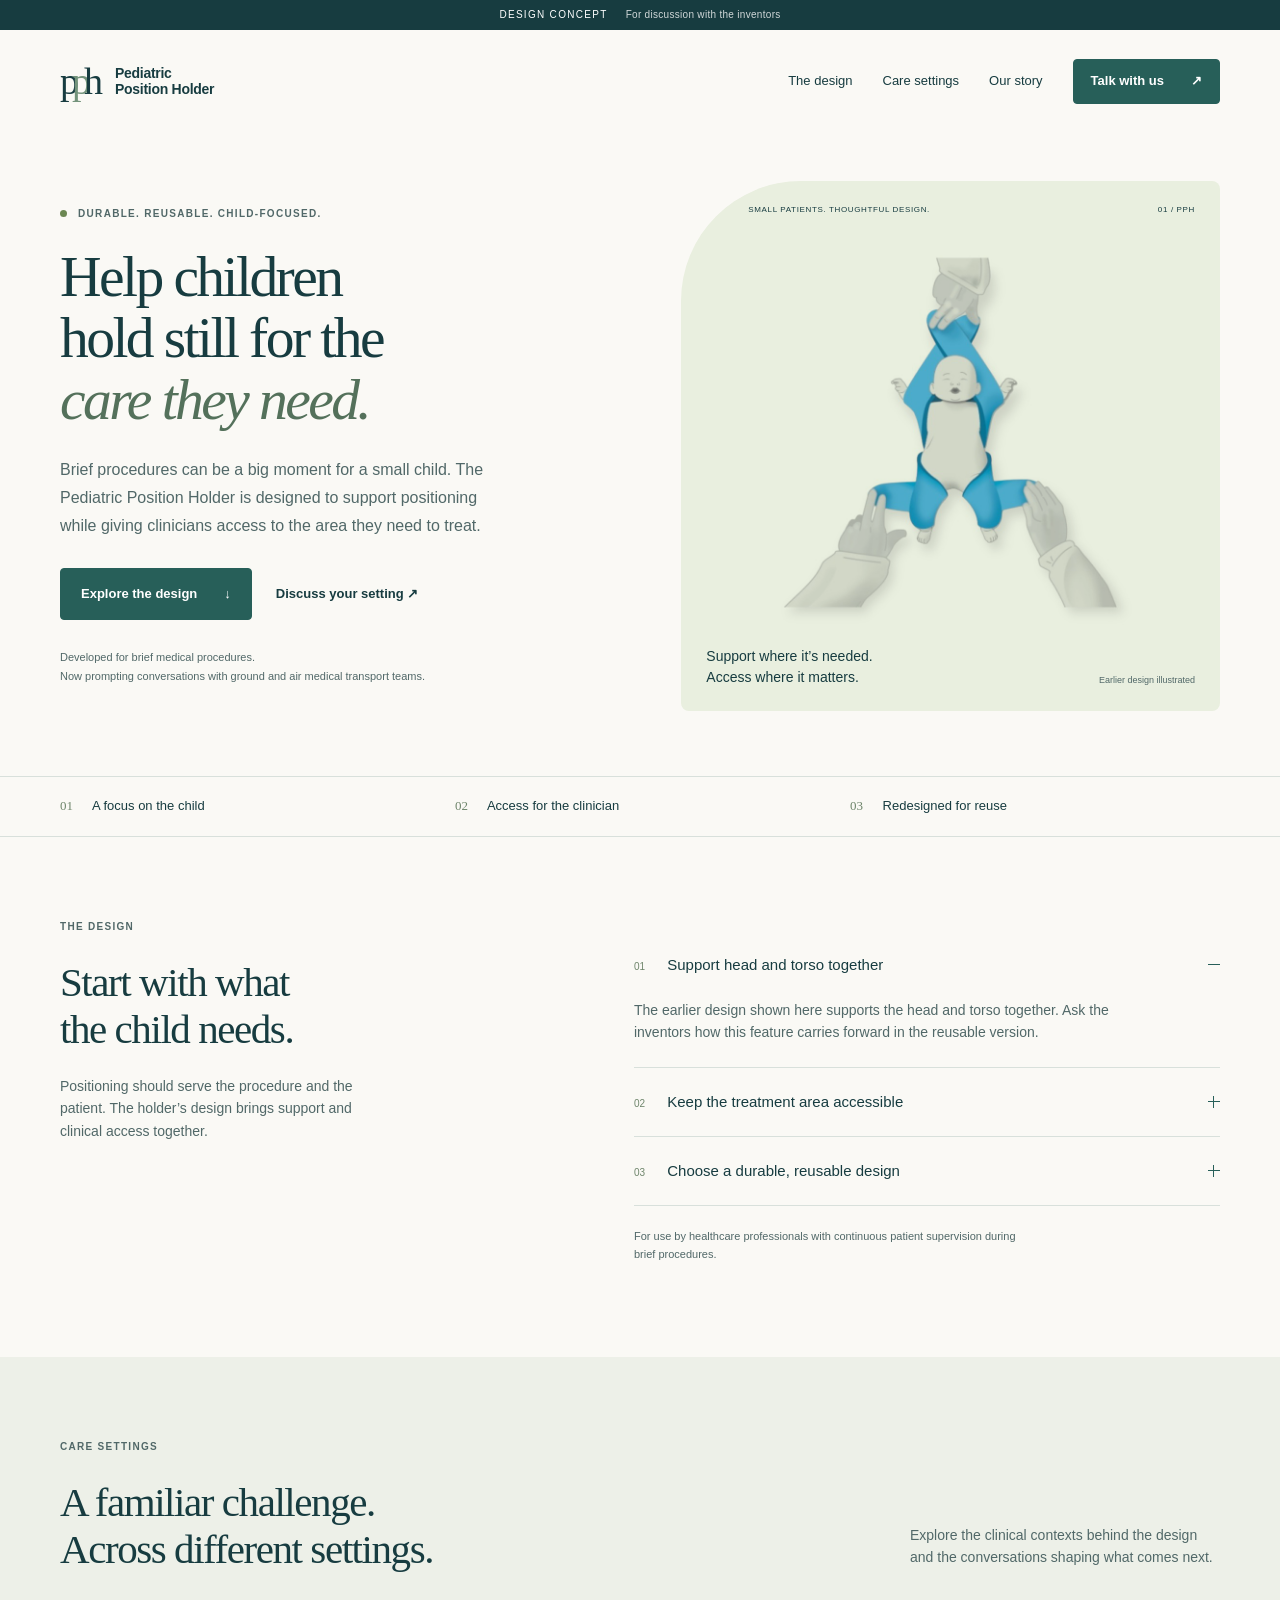
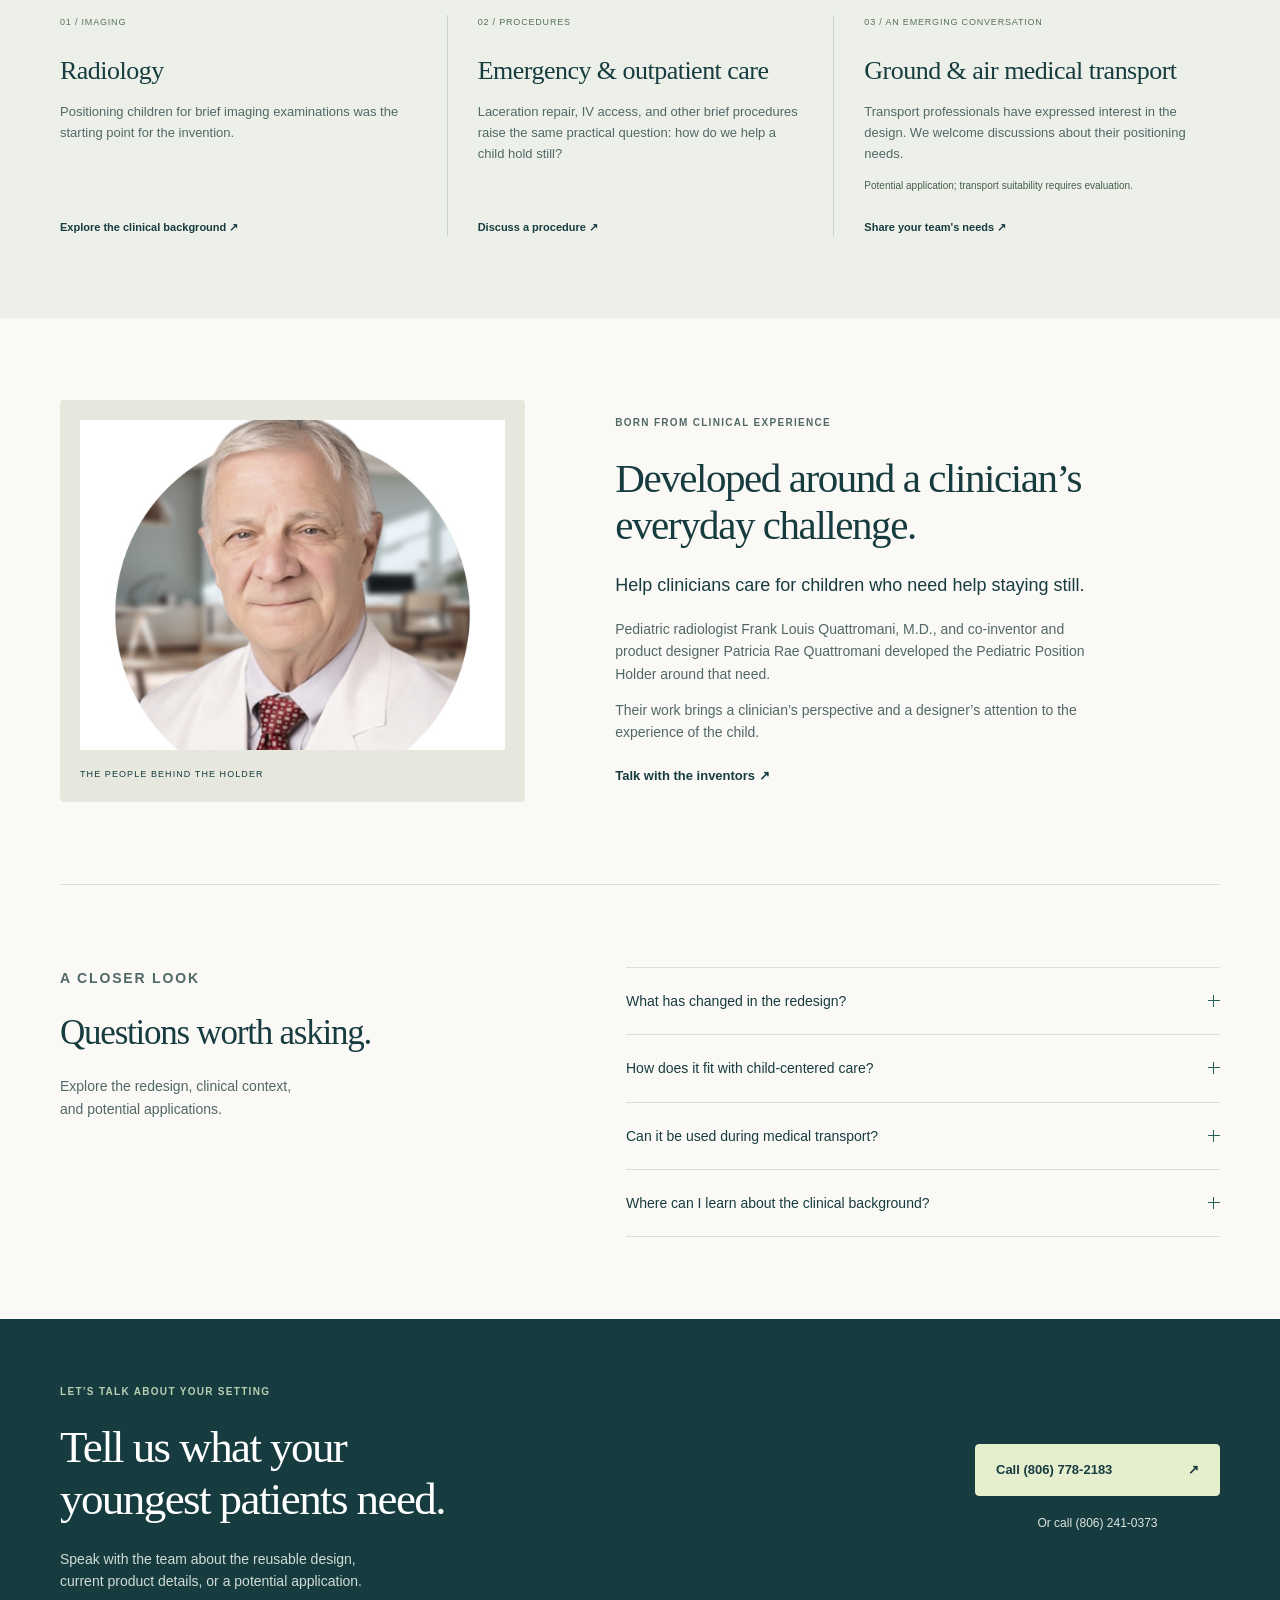
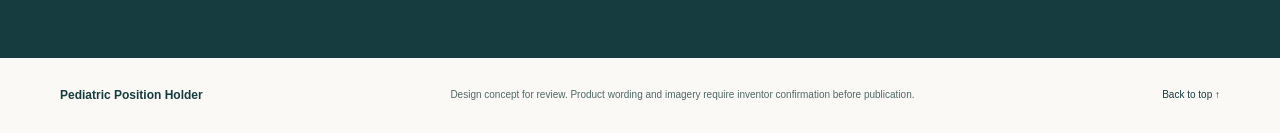
==== index.html @ e5fa1c3f "Add Pediatric Position Holder review concept" ====
<!doctype html>
<html lang="en">
<head>
<meta charset="utf-8">
<meta name="viewport" content="width=device-width,initial-scale=1">
<meta name="description" content="Explore the Pediatric Position Holder, a durable, reusable approach to positioning children during brief medical procedures.">
<meta name="robots" content="noindex,nofollow">
<title>Pediatric Position Holder | Design concept</title>
<link rel="stylesheet" href="styles.css">
</head>
<body>
<div class="concept-note">DESIGN CONCEPT <span>For discussion with the inventors</span></div>
<a class="skip" href="#main">Skip to content</a>
<header class="site-header wrap">
<a class="brand" href="#" aria-label="Pediatric Position Holder home"><span class="brand-mark" aria-hidden="true">p<span>p</span>h</span><span>Pediatric<br>Position Holder</span></a>
<nav aria-label="Main navigation"><a href="#design">The design</a><a href="#settings">Care settings</a><a href="#story">Our story</a><a class="button small" href="#contact">Talk with us <span aria-hidden="true">↗</span></a></nav>
</header>
<main id="main">
<section class="hero wrap" aria-labelledby="hero-title">
<div class="hero-copy"><p class="eyebrow"><span class="dot"></span> DURABLE. REUSABLE. CHILD-FOCUSED.</p>
<h1 id="hero-title">Help children<br>hold still for the<br><em>care they need.</em></h1>
<p class="intro">Brief procedures can be a big moment for a small child. The Pediatric Position Holder is designed to support positioning while giving clinicians access to the area they need to treat.</p>
<div class="actions"><a class="button" href="#design">Explore the design <span aria-hidden="true">↓</span></a><a class="text-link" href="#contact">Discuss your setting <span aria-hidden="true">↗</span></a></div>
<p class="hero-context">Developed for brief medical procedures.<br>Now prompting conversations with ground and air medical transport teams.</p></div>
<figure class="hero-figure"><div class="figure-top"><span>SMALL PATIENTS. THOUGHTFUL DESIGN.</span><span aria-hidden="true">01 / PPH</span></div><img src="assets/positioning.jpeg" alt="Earlier design illustration showing a child positioned in the holder, with the chest and abdomen visible." width="800" height="800"><figcaption><span>Support where it’s needed.<br><strong>Access where it matters.</strong></span><span class="image-note">Earlier design illustrated</span></figcaption></figure>
</section>
<div class="principles"><div class="wrap principle-grid"><p><span>01</span> A focus on the child</p><p><span>02</span> Access for the clinician</p><p><span>03</span> Redesigned for reuse</p></div></div>
<section id="design" class="section wrap design-section">
<div class="section-heading"><p class="eyebrow">THE DESIGN</p><h2>Start with what<br>the child needs.</h2><p>Positioning should serve the procedure and the patient. The holder’s design brings support and clinical access together.</p></div>
<div class="design-details">
<details open><summary><span><span class="number">01</span> Support head and torso together</span><span class="toggle" aria-hidden="true"></span></summary><p>The earlier design shown here supports the head and torso together. Ask the inventors how this feature carries forward in the reusable version.</p></details>
<details><summary><span><span class="number">02</span> Keep the treatment area accessible</span><span class="toggle" aria-hidden="true"></span></summary><p>The earlier design illustrates selective positioning of the arms and legs while leaving the chest and abdomen visible. Ask the team how the current design accommodates your procedure.</p></details>
<details><summary><span><span class="number">03</span> Choose a durable, reusable design</span><span class="toggle" aria-hidden="true"></span></summary><p>The redesign is durable and reusable. Contact the inventors for current product details and the cleaning and reuse instructions that apply to this version.</p></details>
<p class="clinical-note">For use by healthcare professionals with continuous patient supervision during brief procedures.</p></div>
</section>
<section id="settings" class="settings section"><div class="wrap"><div class="settings-heading"><div><p class="eyebrow">CARE SETTINGS</p><h2>A familiar challenge.<br>Across different settings.</h2></div><p>Explore the clinical contexts behind the design and the conversations shaping what comes next.</p></div>
<div class="settings-grid"><article><span class="setting-index">01 / IMAGING</span><h3>Radiology</h3><p>Positioning children for brief imaging examinations was the starting point for the invention.</p><a href="#questions">Explore the clinical background <span aria-hidden="true">↗</span></a></article><article><span class="setting-index">02 / PROCEDURES</span><h3>Emergency &amp; outpatient care</h3><p>Laceration repair, IV access, and other brief procedures raise the same practical question: how do we help a child hold still?</p><a href="#contact">Discuss a procedure <span aria-hidden="true">↗</span></a></article><article class="transport"><span class="setting-index">03 / AN EMERGING CONVERSATION</span><h3>Ground &amp; air medical transport</h3><p>Transport professionals have expressed interest in the design. We welcome discussions about their positioning needs.</p><p class="transport-note">Potential application; transport suitability requires evaluation.</p><a href="#contact">Share your team's needs <span aria-hidden="true">↗</span></a></article></div>
</div></section>
<section id="story" class="section wrap story"><div class="portrait"><img src="assets/frank.jpg" alt="Frank Louis Quattromani, M.D., pediatric radiologist and co-inventor." width="600" height="600" loading="lazy"><span>THE PEOPLE BEHIND THE HOLDER</span></div><div><p class="eyebrow">BORN FROM CLINICAL EXPERIENCE</p><h2>Developed around a clinician’s<br>everyday challenge.</h2><p class="story-lead">Help clinicians care for children who need help staying still.</p><p>Pediatric radiologist Frank Louis Quattromani, M.D., and co-inventor and product designer Patricia Rae Quattromani developed the Pediatric Position Holder around that need.</p><p>Their work brings a clinician’s perspective and a designer’s attention to the experience of the child.</p><a class="text-link" href="#contact">Talk with the inventors <span aria-hidden="true">↗</span></a></div></section>
<section id="questions" class="section wrap questions"><div><p class="eyebrow">A CLOSER LOOK</p><h2>Questions worth asking.</h2><p>Explore the redesign, clinical context,<br>and potential applications.</p></div><div>
<details><summary><span>What has changed in the redesign?</span><span class="toggle" aria-hidden="true"></span></summary><p>The current redesign is durable and reusable. The illustration on this concept page shows an earlier design; ask the inventors for current images, specifications, and availability.</p></details>
<details><summary><span>How does it fit with child-centered care?</span><span class="toggle" aria-hidden="true"></span></summary><p>The holder is designed to support positioning. It does not replace a clinician’s assessment, communication with the child and family, or appropriate comfort and coping measures.</p></details>
<details><summary><span>Can it be used during medical transport?</span><span class="toggle" aria-hidden="true"></span></summary><p>Ambulance and helicopter medical transport professionals have expressed interest. That interest is a starting point for evaluation, rather than confirmation of suitability for use in transit.</p></details>
<details><summary><span>Where can I learn about the clinical background?</span><span class="toggle" aria-hidden="true"></span></summary><p>The invention grew out of pediatric radiology practice. Contact the team to discuss the development history, supporting material, and current intended use.</p></details>
</div></section>
<section id="contact" class="contact"><div class="wrap contact-inner"><div><p class="eyebrow">LET’S TALK ABOUT YOUR SETTING</p><h2>Tell us what your<br>youngest patients need.</h2><p>Speak with the team about the reusable design,<br>current product details, or a potential application.</p></div><div class="contact-actions"><a class="button light" href="tel:+18067782183">Call (806) 778-2183 <span aria-hidden="true">↗</span></a><a class="alternate-phone" href="tel:+18062410373">Or call (806) 241-0373</a></div></div></section>
</main>
<footer class="wrap"><span>Pediatric Position Holder</span><p>Design concept for review. Product wording and imagery require inventor confirmation before publication.</p><a href="#">Back to top ↑</a></footer>
</body>
</html>
---- styles.css ----
:root{--ink:#173c40;--muted:#516868;--paper:#faf9f5;--line:#d8e0db;--mint:#e9efdf;--teal:#275f59;--white:#fff;--accent:#b7ce86;--sans:Arial,Helvetica,sans-serif;--serif:Georgia,'Times New Roman',serif}
*{box-sizing:border-box}html{scroll-behavior:smooth;scroll-padding-top:24px}body{margin:0;background:var(--paper);color:var(--ink);font-family:var(--sans);font-size:16px;line-height:1.6}a{color:inherit}a,summary{-webkit-tap-highlight-color:transparent}a:focus-visible,summary:focus-visible{outline:3px solid #a44e1f;outline-offset:6px}img{max-width:100%;display:block}.wrap{width:min(1160px,calc(100% - 96px));margin-inline:auto}.concept-note{display:flex;justify-content:center;gap:18px;padding:7px 20px;background:var(--ink);color:#fff;font-size:10px;letter-spacing:.13em}.concept-note span{opacity:.8;letter-spacing:.03em}.skip{position:fixed;top:-100px;left:20px;z-index:20;background:#fff;padding:12px}.skip:focus{top:10px}.site-header{display:flex;align-items:center;justify-content:space-between;padding-block:29px}.brand{display:flex;gap:13px;align-items:center;text-decoration:none;font-size:14px;font-weight:700;line-height:1.15;letter-spacing:-.02em}.brand-mark{font-family:var(--serif);font-size:38px;letter-spacing:-7px;line-height:1;padding-right:6px;font-weight:400}.brand-mark span{color:#73937b}nav{display:flex;gap:30px;align-items:center}nav>a{text-decoration:none;font-size:13px}nav>a:hover,.text-link:hover{text-decoration:underline}.button{display:inline-flex;gap:27px;align-items:center;justify-content:space-between;background:var(--teal);color:#fff;border:1px solid var(--teal);padding:15px 20px;text-decoration:none;font-size:13px;font-weight:600;border-radius:4px}.button:hover{background:var(--ink)}.button.small{padding:11px 17px}.hero{display:grid;grid-template-columns:1.07fr 1fr;gap:45px;align-items:center;padding-block:48px 65px}.eyebrow{font-size:10px;font-weight:700;letter-spacing:.13em;margin:0 0 24px}.dot{display:inline-block;width:7px;height:7px;background:#6b8751;border-radius:50%;margin-right:7px}h1,h2,h3,p{margin-top:0}h1,h2,h3{font-weight:400}h1{font-family:var(--serif);font-size:clamp(42px,4.5vw,63px);line-height:1.07;letter-spacing:-.045em;margin-bottom:25px}h1 em{color:#54715b;font-weight:400}p{color:var(--muted)}.intro{font-size:16px;line-height:1.75;max-width:440px;margin-bottom:28px}.actions{display:flex;align-items:center;gap:24px}.text-link{font-size:13px;font-weight:600;text-decoration:none}.hero-context{font-size:11px;line-height:1.7;margin:28px 0 0;max-width:410px}.hero-figure{margin:0;padding:23px 25px;background:var(--mint);border-radius:120px 8px 8px 8px;overflow:hidden;min-height:530px;display:flex;flex-direction:column;justify-content:space-between}.figure-top{display:flex;justify-content:space-between;font-size:8px;letter-spacing:.08em;padding-left:42px;gap:16px}.hero-figure img{width:100%;height:385px;object-fit:contain;mix-blend-mode:multiply;margin-top:18px}.hero-figure figcaption{display:flex;justify-content:space-between;align-items:end;padding-top:16px;font-size:14px;line-height:1.5}.hero-figure strong{font-weight:500}.image-note{font-size:9px;max-width:110px;text-align:right;color:var(--muted)}.principles{border-block:1px solid var(--line)}.principle-grid{display:grid;grid-template-columns:repeat(3,1fr);gap:25px}.principle-grid p{padding-block:19px;margin:0;color:var(--ink);font-size:13px}.principle-grid span{font-family:var(--serif);color:#6f866c;margin-right:16px}.section{padding-block:82px}h2{font-family:var(--serif);font-size:41px;line-height:1.15;letter-spacing:-.035em;margin-bottom:22px}.design-section{display:grid;grid-template-columns:.95fr 1.2fr;gap:110px}.section-heading p:last-child{max-width:335px;font-size:14px}.design-details{padding-top:12px}details{border-bottom:1px solid var(--line)}summary{display:flex;align-items:center;justify-content:space-between;gap:22px;padding:22px 0;cursor:pointer;font-size:15px;list-style:none}summary::-webkit-details-marker{display:none}details p{font-size:14px;max-width:490px;margin-bottom:24px}details .number{font-size:10px;margin-right:18px;color:#6f866c}.toggle{height:12px;width:12px;position:relative;flex-shrink:0}.toggle:before,.toggle:after{content:'';background:var(--teal);position:absolute}.toggle:before{height:1px;width:12px;top:5px}.toggle:after{width:1px;height:12px;left:5px}details[open] .toggle:after{display:none}.clinical-note{font-size:11px;margin-top:22px;max-width:390px}.settings{background:#edf0e8}.settings-heading{display:flex;justify-content:space-between;gap:50px;align-items:end;margin-bottom:42px}.settings-heading h2{margin-bottom:0}.settings-heading>p{font-size:14px;max-width:310px;margin-bottom:4px}.settings-grid{display:grid;grid-template-columns:repeat(3,1fr);gap:0}.settings-grid article{padding:0 30px;border-left:1px solid #cbd6cb;display:flex;flex-direction:column}.settings-grid article:first-child{padding-left:0;border-left:0}.settings-grid article:last-child{padding-right:0}.setting-index{font-size:9px;letter-spacing:.09em;margin-bottom:26px;color:#55705d}h3{font-family:var(--serif);font-size:26px;line-height:1.2;letter-spacing:-.02em;margin-bottom:16px}.settings-grid p{font-size:13px}.settings-grid a{font-size:11px;text-decoration:none;font-weight:600;margin-top:auto;padding-top:15px}.settings-grid a:hover{text-decoration:underline}.settings-grid p.transport-note{font-size:10px;color:#455d4e}.story{display:grid;grid-template-columns:1fr 1.3fr;gap:90px;align-items:center}.portrait{background:#e6e8dd;padding:20px;border-radius:4px}.portrait img{width:100%;height:330px;object-fit:cover;object-position:center 20%;filter:saturate(.6)}.portrait span{display:block;font-size:9px;letter-spacing:.12em;padding-top:17px}.story p{font-size:14px;max-width:490px}.story p.story-lead{font-size:18px;color:var(--ink)}.story .eyebrow{font-size:10px}.story .text-link{display:inline-block;margin-top:8px}.questions{display:grid;grid-template-columns:.9fr 1.1fr;gap:80px;border-top:1px solid var(--line)}.questions h2{font-size:35px}.questions>div>p{font-size:14px}.questions summary{font-size:14px}.questions details:first-child{border-top:1px solid var(--line)}.contact{background:var(--ink);color:#fff;padding-block:65px}.contact-inner{display:flex;align-items:center;justify-content:space-between;gap:50px}.contact .eyebrow{color:#b9cfb2}.contact h2{font-size:45px}.contact p{color:#d1dcd6;font-size:14px;margin-bottom:0}.contact .eyebrow{margin-bottom:22px;font-size:10px}.contact-actions{display:flex;flex-direction:column;align-items:center;gap:18px}.button.light{background:#e5efce;border-color:#e5efce;color:var(--ink);min-width:245px}.button.light:hover{background:#fff}.alternate-phone{color:#dce5df;font-size:12px;text-decoration:none}footer{display:flex;align-items:center;justify-content:space-between;gap:30px;padding-block:28px;font-size:10px}footer>span{font-weight:600;font-size:12px}footer p{max-width:480px;margin:0}footer a{white-space:nowrap;text-decoration:none}
@media(min-width:1450px){.hero{padding-block:65px 80px}}@media(max-width:1000px){.wrap{width:calc(100% - 56px)}.hero{gap:25px}h1{font-size:49px}.hero-figure{min-height:490px;padding:23px 18px}.figure-top{padding-left:35px}.hero-figure img{height:330px}.actions{gap:15px;flex-wrap:wrap}.design-section{gap:50px}.story{gap:45px}nav{gap:20px}}
@media(max-width:700px){.wrap{width:calc(100% - 40px)}.site-header{padding-block:22px;gap:20px}nav{gap:0}nav>a:not(.button){display:none}.brand{font-size:12px}.brand-mark{font-size:32px}.button.small{font-size:11px;padding:10px 12px}.hero{grid-template-columns:1fr;padding-block:25px 35px;gap:32px}h1{font-size:clamp(40px,9.8vw,60px)}.intro{font-size:15px;max-width:100%}.hero-context{font-size:11px}.eyebrow{font-size:9px}.hero-figure{min-height:440px;border-top-left-radius:90px}.hero-figure img{height:320px}.figure-top{font-size:7px}.principle-grid{grid-template-columns:1fr;gap:0}.principle-grid p{padding-block:13px;border-bottom:1px solid var(--line)}.principle-grid p:last-child{border:0}.section{padding-block:48px}h2{font-size:35px}.design-section,.story,.questions{grid-template-columns:1fr;gap:22px}.section-heading p:last-child{max-width:none}.settings-heading{display:block;margin-bottom:30px}.settings-heading>p{margin-top:22px;max-width:100%}.settings-grid{grid-template-columns:1fr;gap:26px}.settings-grid article,.settings-grid article:first-child,.settings-grid article:last-child{padding:0 0 26px;border:0;border-bottom:1px solid #cbd6cb}.settings-grid article:last-child{padding-bottom:0;border-bottom:0}.setting-index{margin-bottom:12px}.settings-grid a{margin-top:0}.portrait{max-width:400px}.portrait img{height:300px}.story{gap:32px}.contact-inner{display:block}.contact h2{font-size:38px}.contact-actions{align-items:start;margin-top:28px}.contact{padding-block:45px}footer{flex-wrap:wrap;gap:18px}footer p{order:3;flex-basis:100%}footer a{margin-left:auto}summary{font-size:14px}details .number{margin-right:10px}}
@media(prefers-reduced-motion:reduce){html{scroll-behavior:auto}}
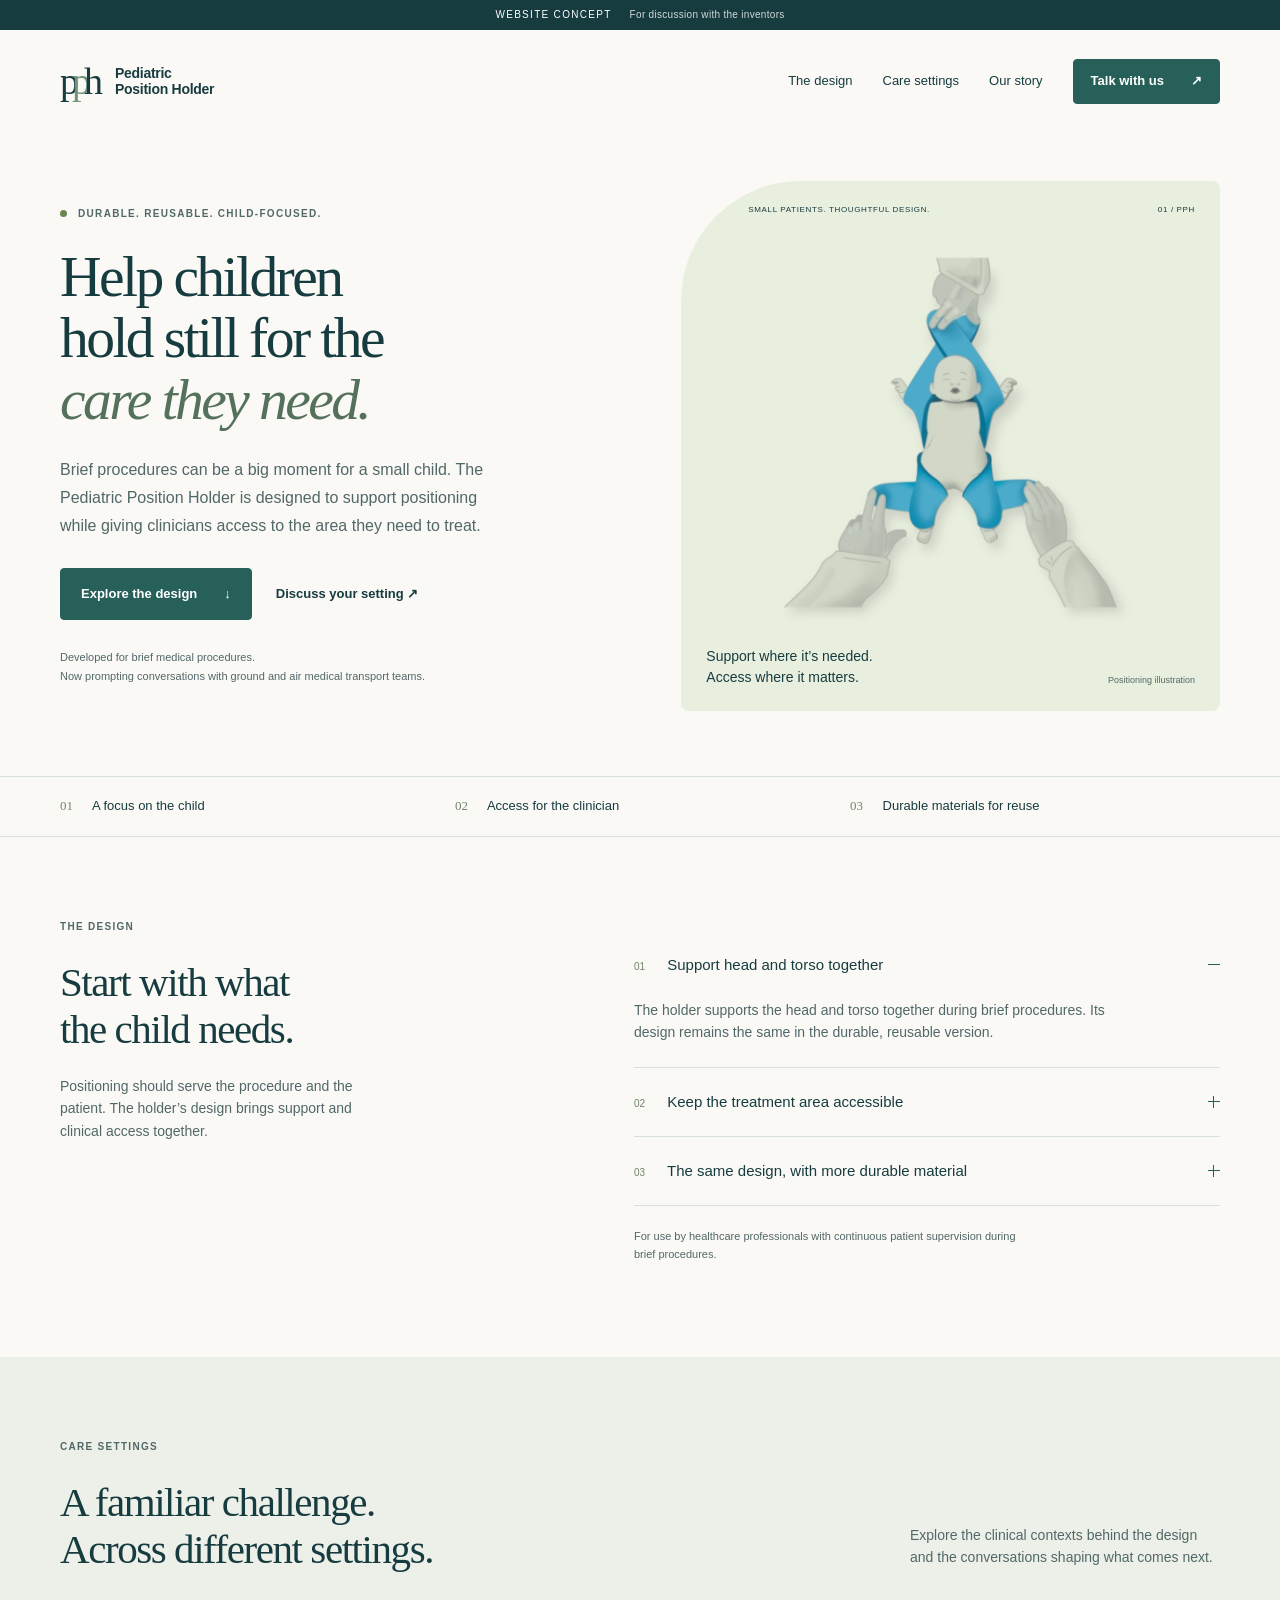
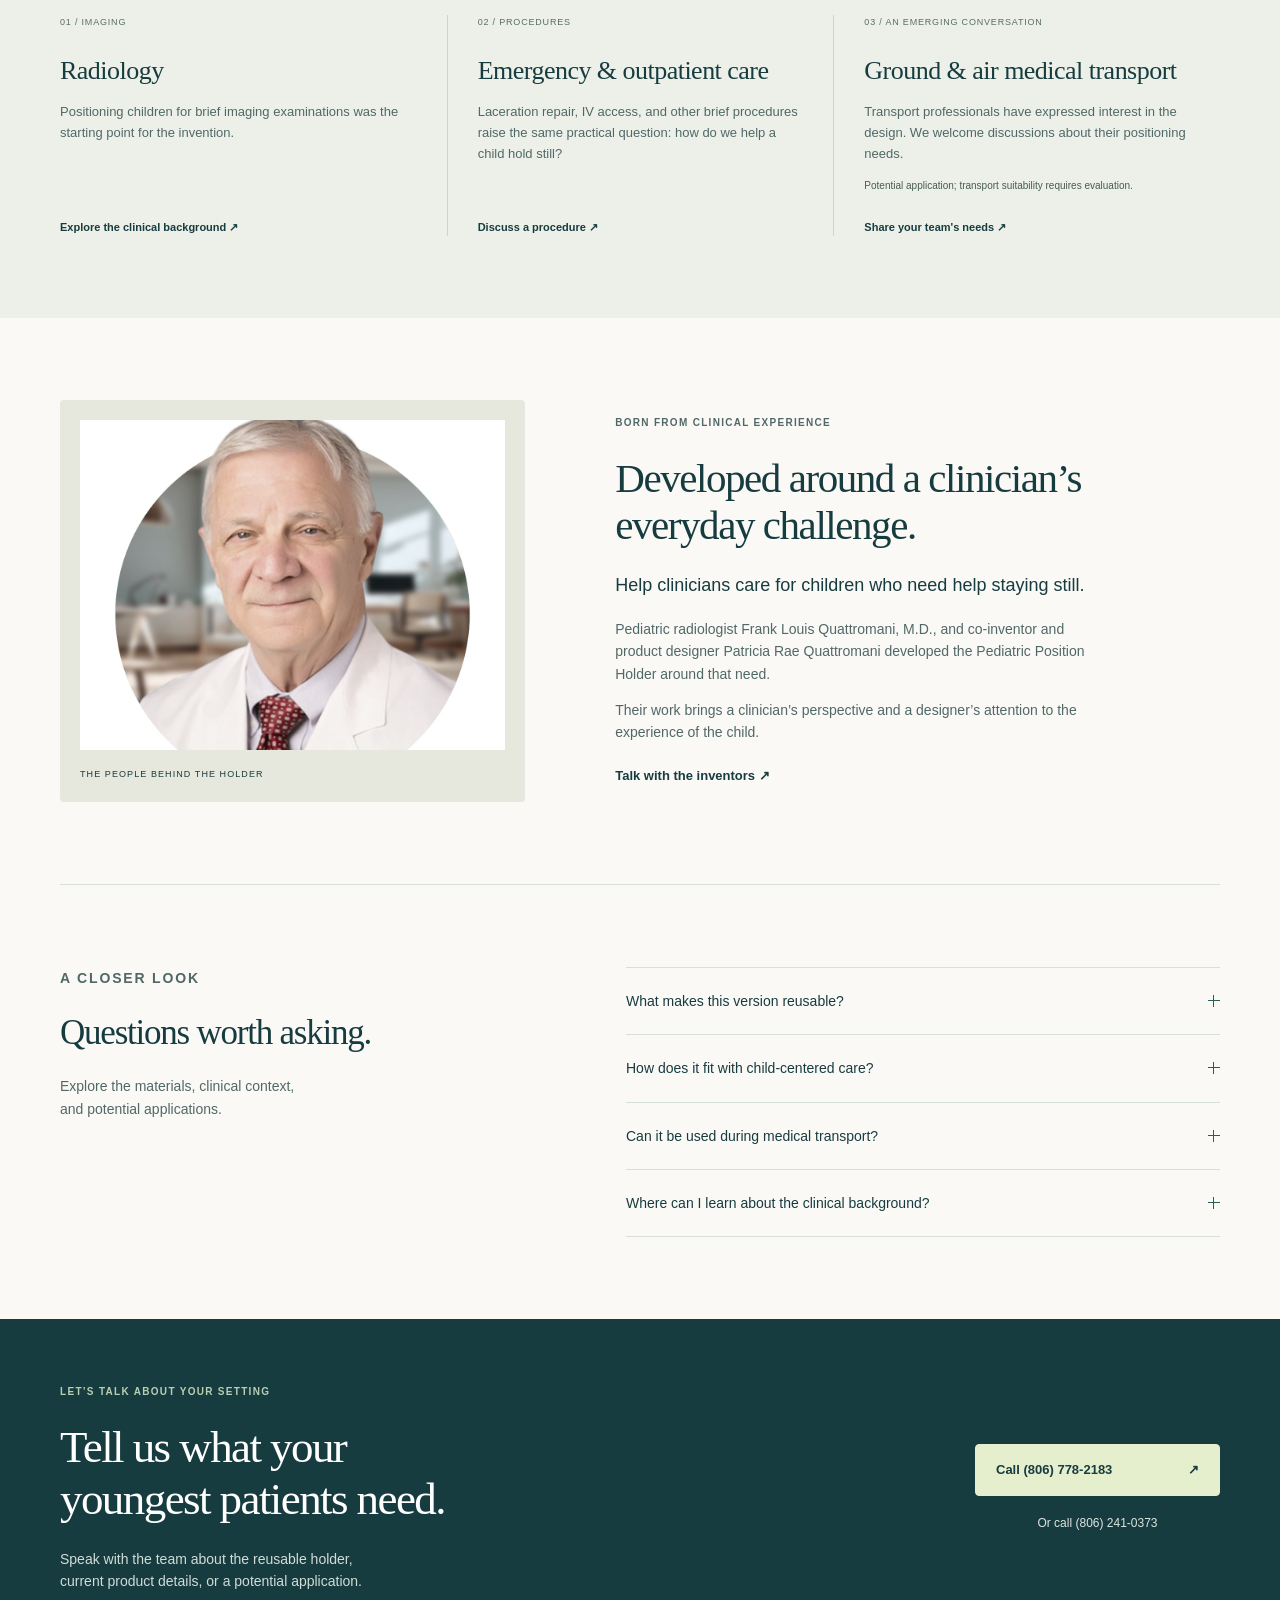
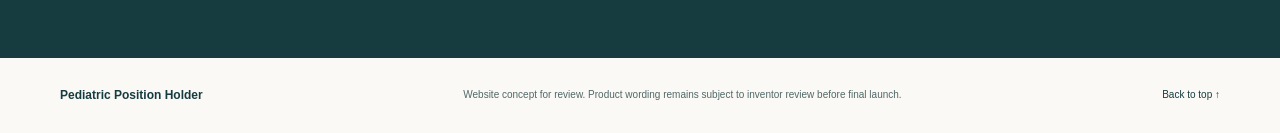
==== commit 0b5fbfc3: "Clarify unchanged holder design and reusable material" ====
--- a/index.html
+++ b/index.html
@@ -5,11 +5,11 @@
 <meta name="viewport" content="width=device-width,initial-scale=1">
 <meta name="description" content="Explore the Pediatric Position Holder, a durable, reusable approach to positioning children during brief medical procedures.">
 <meta name="robots" content="noindex,nofollow">
-<title>Pediatric Position Holder | Design concept</title>
+<title>Pediatric Position Holder | Website concept</title>
 <link rel="stylesheet" href="styles.css">
 </head>
 <body>
-<div class="concept-note">DESIGN CONCEPT <span>For discussion with the inventors</span></div>
+<div class="concept-note">WEBSITE CONCEPT <span>For discussion with the inventors</span></div>
 <a class="skip" href="#main">Skip to content</a>
 <header class="site-header wrap">
 <a class="brand" href="#" aria-label="Pediatric Position Holder home"><span class="brand-mark" aria-hidden="true">p<span>p</span>h</span><span>Pediatric<br>Position Holder</span></a>
@@ -22,29 +22,29 @@
 <p class="intro">Brief procedures can be a big moment for a small child. The Pediatric Position Holder is designed to support positioning while giving clinicians access to the area they need to treat.</p>
 <div class="actions"><a class="button" href="#design">Explore the design <span aria-hidden="true">↓</span></a><a class="text-link" href="#contact">Discuss your setting <span aria-hidden="true">↗</span></a></div>
 <p class="hero-context">Developed for brief medical procedures.<br>Now prompting conversations with ground and air medical transport teams.</p></div>
-<figure class="hero-figure"><div class="figure-top"><span>SMALL PATIENTS. THOUGHTFUL DESIGN.</span><span aria-hidden="true">01 / PPH</span></div><img src="assets/positioning.jpeg" alt="Earlier design illustration showing a child positioned in the holder, with the chest and abdomen visible." width="800" height="800"><figcaption><span>Support where it’s needed.<br><strong>Access where it matters.</strong></span><span class="image-note">Earlier design illustrated</span></figcaption></figure>
+<figure class="hero-figure"><div class="figure-top"><span>SMALL PATIENTS. THOUGHTFUL DESIGN.</span><span aria-hidden="true">01 / PPH</span></div><img src="assets/positioning.jpeg" alt="Illustration showing a child positioned in the Pediatric Position Holder, with the chest and abdomen visible." width="800" height="800"><figcaption><span>Support where it’s needed.<br><strong>Access where it matters.</strong></span><span class="image-note">Positioning illustration</span></figcaption></figure>
 </section>
-<div class="principles"><div class="wrap principle-grid"><p><span>01</span> A focus on the child</p><p><span>02</span> Access for the clinician</p><p><span>03</span> Redesigned for reuse</p></div></div>
+<div class="principles"><div class="wrap principle-grid"><p><span>01</span> A focus on the child</p><p><span>02</span> Access for the clinician</p><p><span>03</span> Durable materials for reuse</p></div></div>
 <section id="design" class="section wrap design-section">
 <div class="section-heading"><p class="eyebrow">THE DESIGN</p><h2>Start with what<br>the child needs.</h2><p>Positioning should serve the procedure and the patient. The holder’s design brings support and clinical access together.</p></div>
 <div class="design-details">
-<details open><summary><span><span class="number">01</span> Support head and torso together</span><span class="toggle" aria-hidden="true"></span></summary><p>The earlier design shown here supports the head and torso together. Ask the inventors how this feature carries forward in the reusable version.</p></details>
-<details><summary><span><span class="number">02</span> Keep the treatment area accessible</span><span class="toggle" aria-hidden="true"></span></summary><p>The earlier design illustrates selective positioning of the arms and legs while leaving the chest and abdomen visible. Ask the team how the current design accommodates your procedure.</p></details>
-<details><summary><span><span class="number">03</span> Choose a durable, reusable design</span><span class="toggle" aria-hidden="true"></span></summary><p>The redesign is durable and reusable. Contact the inventors for current product details and the cleaning and reuse instructions that apply to this version.</p></details>
+<details open><summary><span><span class="number">01</span> Support head and torso together</span><span class="toggle" aria-hidden="true"></span></summary><p>The holder supports the head and torso together during brief procedures. Its design remains the same in the durable, reusable version.</p></details>
+<details><summary><span><span class="number">02</span> Keep the treatment area accessible</span><span class="toggle" aria-hidden="true"></span></summary><p>The holder allows selective positioning of the arms and legs while leaving the chest and abdomen visible. Ask the team how it accommodates your procedure.</p></details>
+<details><summary><span><span class="number">03</span> The same design, with more durable material</span><span class="toggle" aria-hidden="true"></span></summary><p>The design is unchanged. More durable material makes the holder reusable. Contact the inventors for material details and cleaning and reuse instructions.</p></details>
 <p class="clinical-note">For use by healthcare professionals with continuous patient supervision during brief procedures.</p></div>
 </section>
 <section id="settings" class="settings section"><div class="wrap"><div class="settings-heading"><div><p class="eyebrow">CARE SETTINGS</p><h2>A familiar challenge.<br>Across different settings.</h2></div><p>Explore the clinical contexts behind the design and the conversations shaping what comes next.</p></div>
 <div class="settings-grid"><article><span class="setting-index">01 / IMAGING</span><h3>Radiology</h3><p>Positioning children for brief imaging examinations was the starting point for the invention.</p><a href="#questions">Explore the clinical background <span aria-hidden="true">↗</span></a></article><article><span class="setting-index">02 / PROCEDURES</span><h3>Emergency &amp; outpatient care</h3><p>Laceration repair, IV access, and other brief procedures raise the same practical question: how do we help a child hold still?</p><a href="#contact">Discuss a procedure <span aria-hidden="true">↗</span></a></article><article class="transport"><span class="setting-index">03 / AN EMERGING CONVERSATION</span><h3>Ground &amp; air medical transport</h3><p>Transport professionals have expressed interest in the design. We welcome discussions about their positioning needs.</p><p class="transport-note">Potential application; transport suitability requires evaluation.</p><a href="#contact">Share your team's needs <span aria-hidden="true">↗</span></a></article></div>
 </div></section>
 <section id="story" class="section wrap story"><div class="portrait"><img src="assets/frank.jpg" alt="Frank Louis Quattromani, M.D., pediatric radiologist and co-inventor." width="600" height="600" loading="lazy"><span>THE PEOPLE BEHIND THE HOLDER</span></div><div><p class="eyebrow">BORN FROM CLINICAL EXPERIENCE</p><h2>Developed around a clinician’s<br>everyday challenge.</h2><p class="story-lead">Help clinicians care for children who need help staying still.</p><p>Pediatric radiologist Frank Louis Quattromani, M.D., and co-inventor and product designer Patricia Rae Quattromani developed the Pediatric Position Holder around that need.</p><p>Their work brings a clinician’s perspective and a designer’s attention to the experience of the child.</p><a class="text-link" href="#contact">Talk with the inventors <span aria-hidden="true">↗</span></a></div></section>
-<section id="questions" class="section wrap questions"><div><p class="eyebrow">A CLOSER LOOK</p><h2>Questions worth asking.</h2><p>Explore the redesign, clinical context,<br>and potential applications.</p></div><div>
-<details><summary><span>What has changed in the redesign?</span><span class="toggle" aria-hidden="true"></span></summary><p>The current redesign is durable and reusable. The illustration on this concept page shows an earlier design; ask the inventors for current images, specifications, and availability.</p></details>
+<section id="questions" class="section wrap questions"><div><p class="eyebrow">A CLOSER LOOK</p><h2>Questions worth asking.</h2><p>Explore the materials, clinical context,<br>and potential applications.</p></div><div>
+<details><summary><span>What makes this version reusable?</span><span class="toggle" aria-hidden="true"></span></summary><p>The material has changed; the design has not. The holder was originally developed with inexpensive material for single use. The team is now working with more durable material for reuse, and the illustrations shown here still represent its design.</p></details>
 <details><summary><span>How does it fit with child-centered care?</span><span class="toggle" aria-hidden="true"></span></summary><p>The holder is designed to support positioning. It does not replace a clinician’s assessment, communication with the child and family, or appropriate comfort and coping measures.</p></details>
 <details><summary><span>Can it be used during medical transport?</span><span class="toggle" aria-hidden="true"></span></summary><p>Ambulance and helicopter medical transport professionals have expressed interest. That interest is a starting point for evaluation, rather than confirmation of suitability for use in transit.</p></details>
 <details><summary><span>Where can I learn about the clinical background?</span><span class="toggle" aria-hidden="true"></span></summary><p>The invention grew out of pediatric radiology practice. Contact the team to discuss the development history, supporting material, and current intended use.</p></details>
 </div></section>
-<section id="contact" class="contact"><div class="wrap contact-inner"><div><p class="eyebrow">LET’S TALK ABOUT YOUR SETTING</p><h2>Tell us what your<br>youngest patients need.</h2><p>Speak with the team about the reusable design,<br>current product details, or a potential application.</p></div><div class="contact-actions"><a class="button light" href="tel:+18067782183">Call (806) 778-2183 <span aria-hidden="true">↗</span></a><a class="alternate-phone" href="tel:+18062410373">Or call (806) 241-0373</a></div></div></section>
+<section id="contact" class="contact"><div class="wrap contact-inner"><div><p class="eyebrow">LET’S TALK ABOUT YOUR SETTING</p><h2>Tell us what your<br>youngest patients need.</h2><p>Speak with the team about the reusable holder,<br>current product details, or a potential application.</p></div><div class="contact-actions"><a class="button light" href="tel:+18067782183">Call (806) 778-2183 <span aria-hidden="true">↗</span></a><a class="alternate-phone" href="tel:+18062410373">Or call (806) 241-0373</a></div></div></section>
 </main>
-<footer class="wrap"><span>Pediatric Position Holder</span><p>Design concept for review. Product wording and imagery require inventor confirmation before publication.</p><a href="#">Back to top ↑</a></footer>
+<footer class="wrap"><span>Pediatric Position Holder</span><p>Website concept for review. Product wording remains subject to inventor review before final launch.</p><a href="#">Back to top ↑</a></footer>
 </body>
 </html>
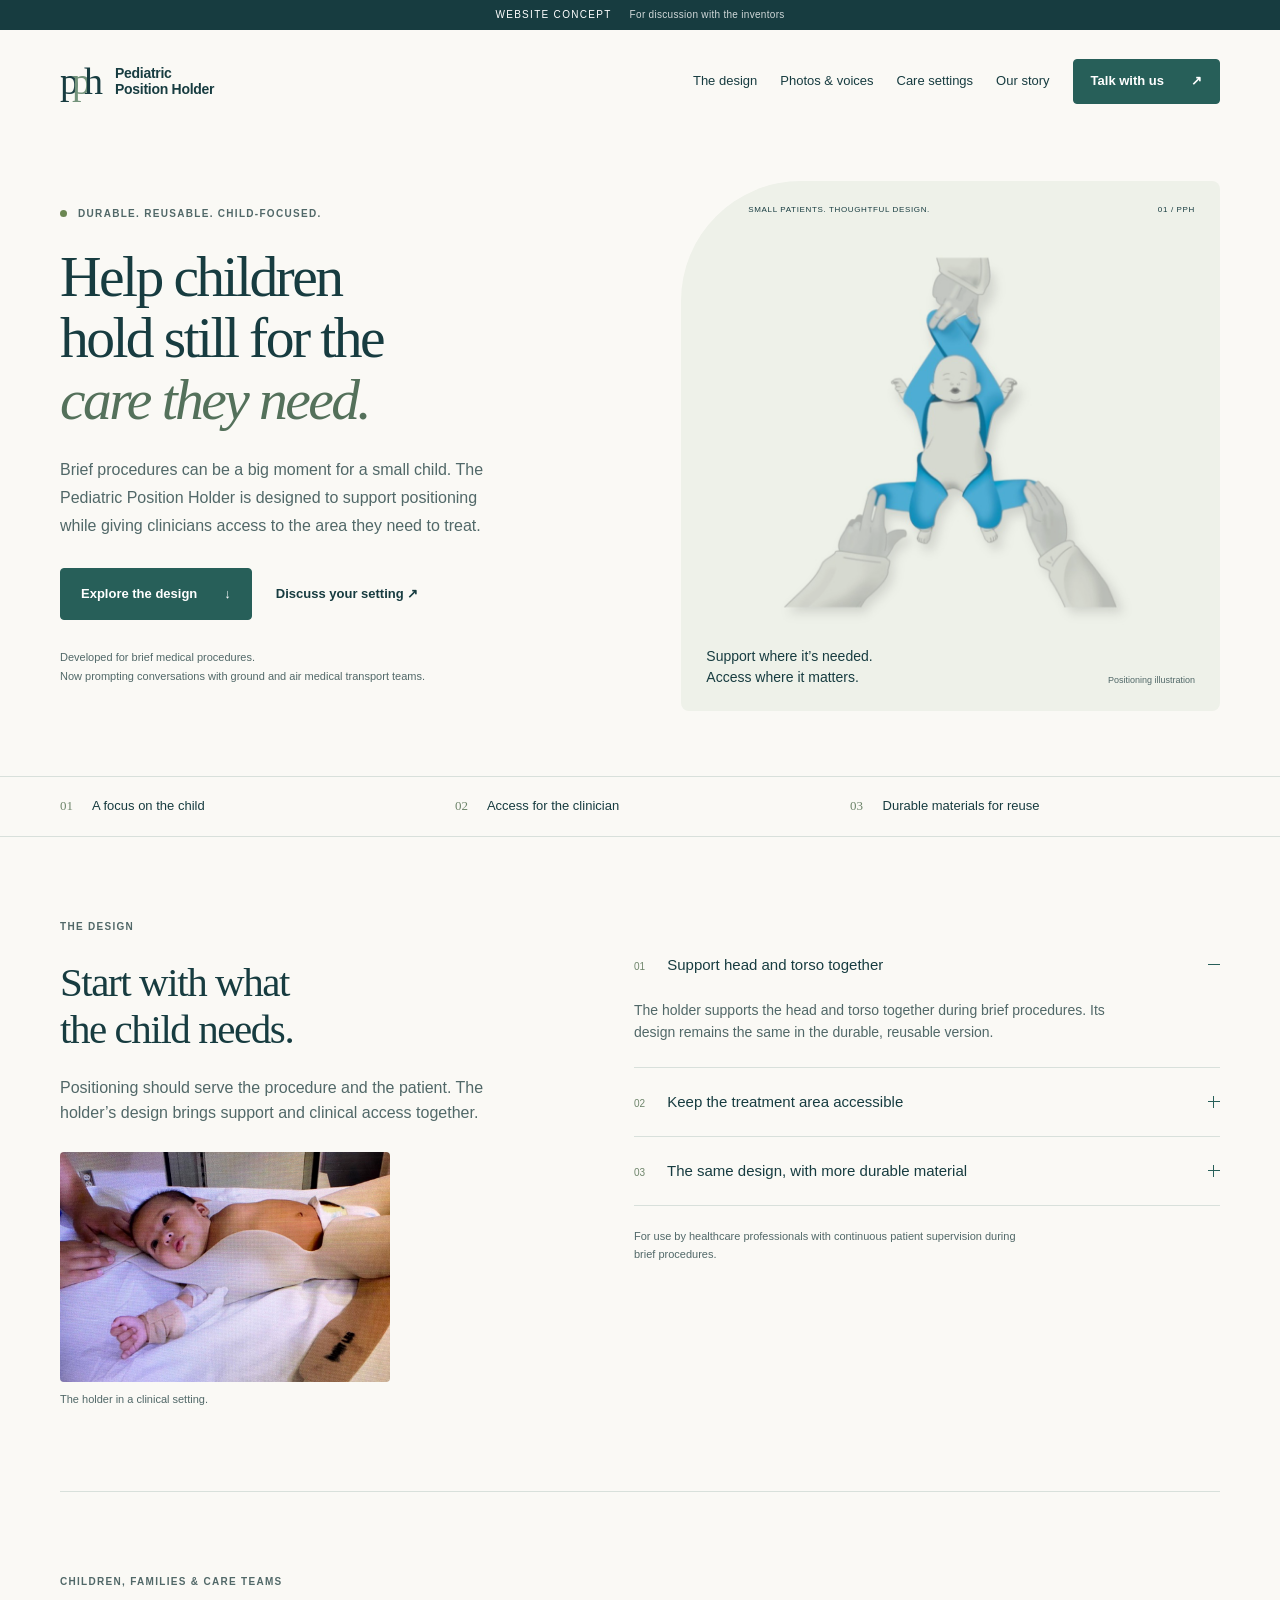
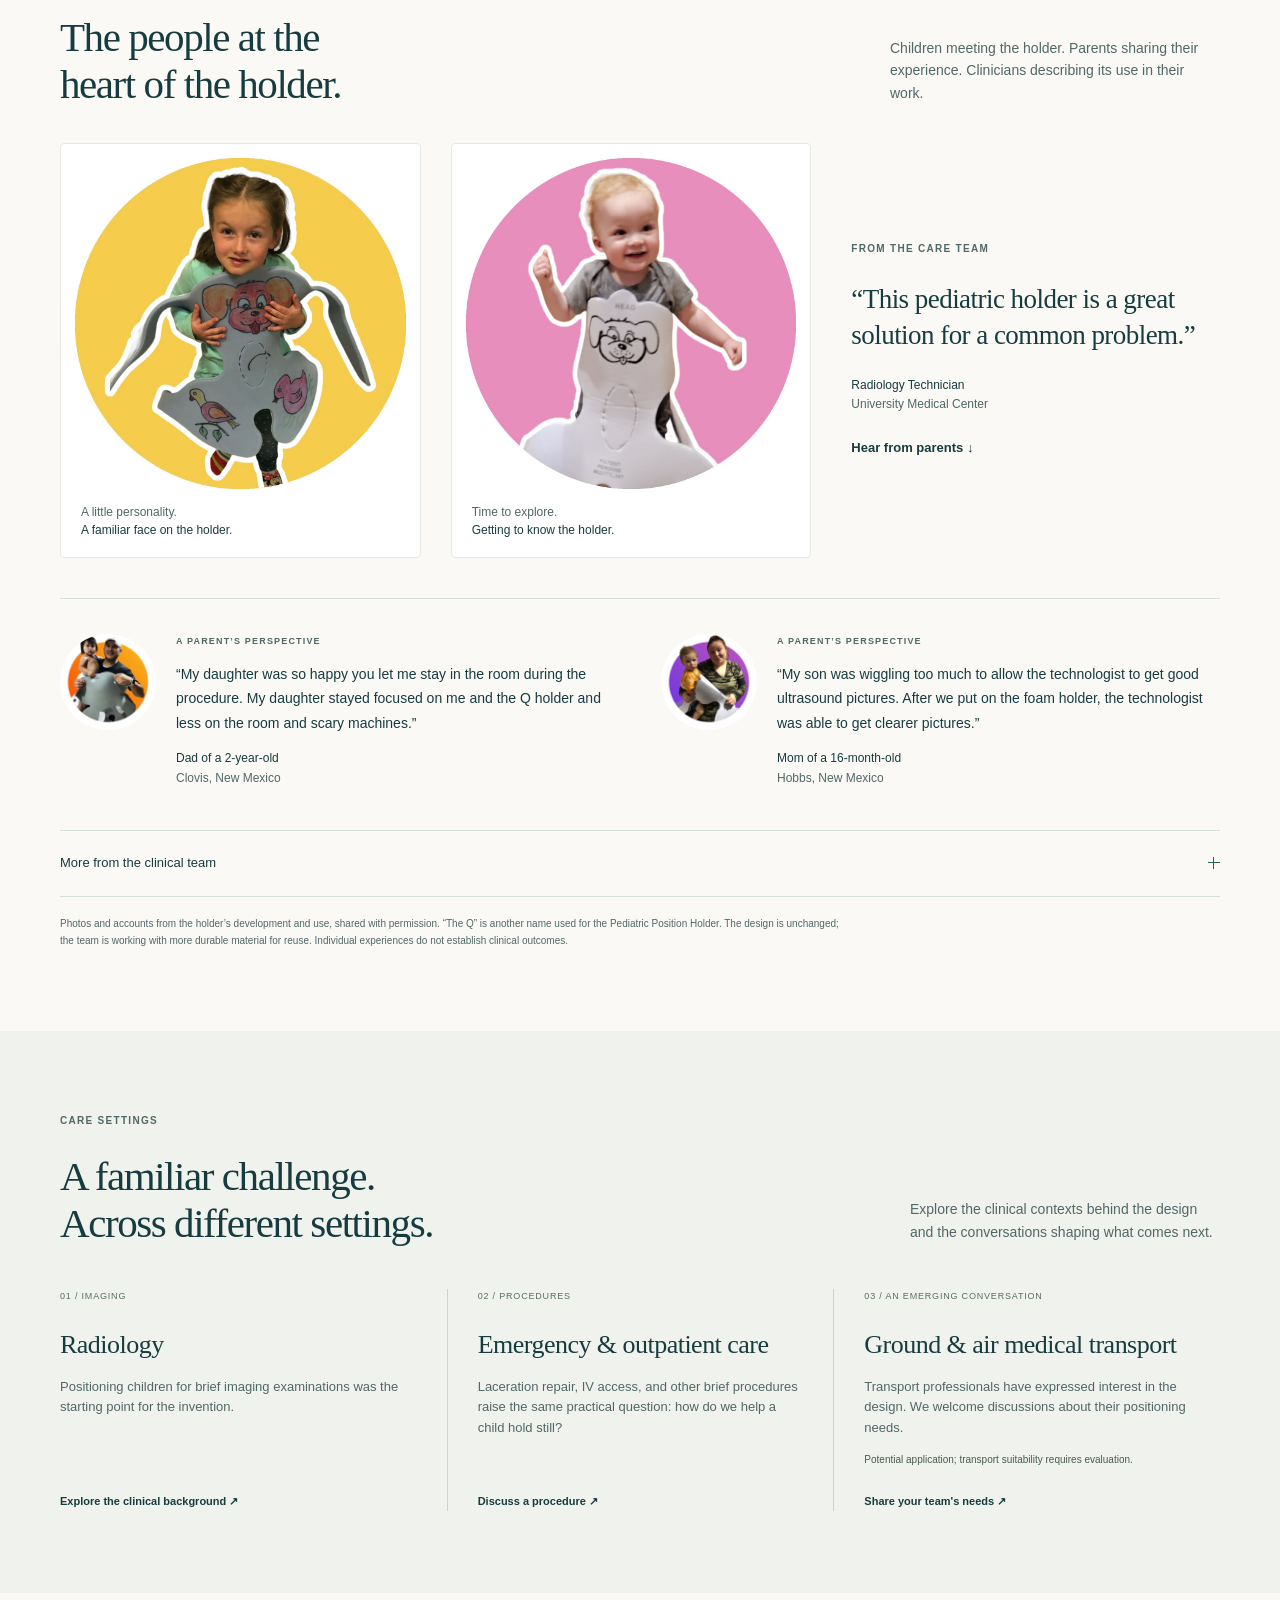
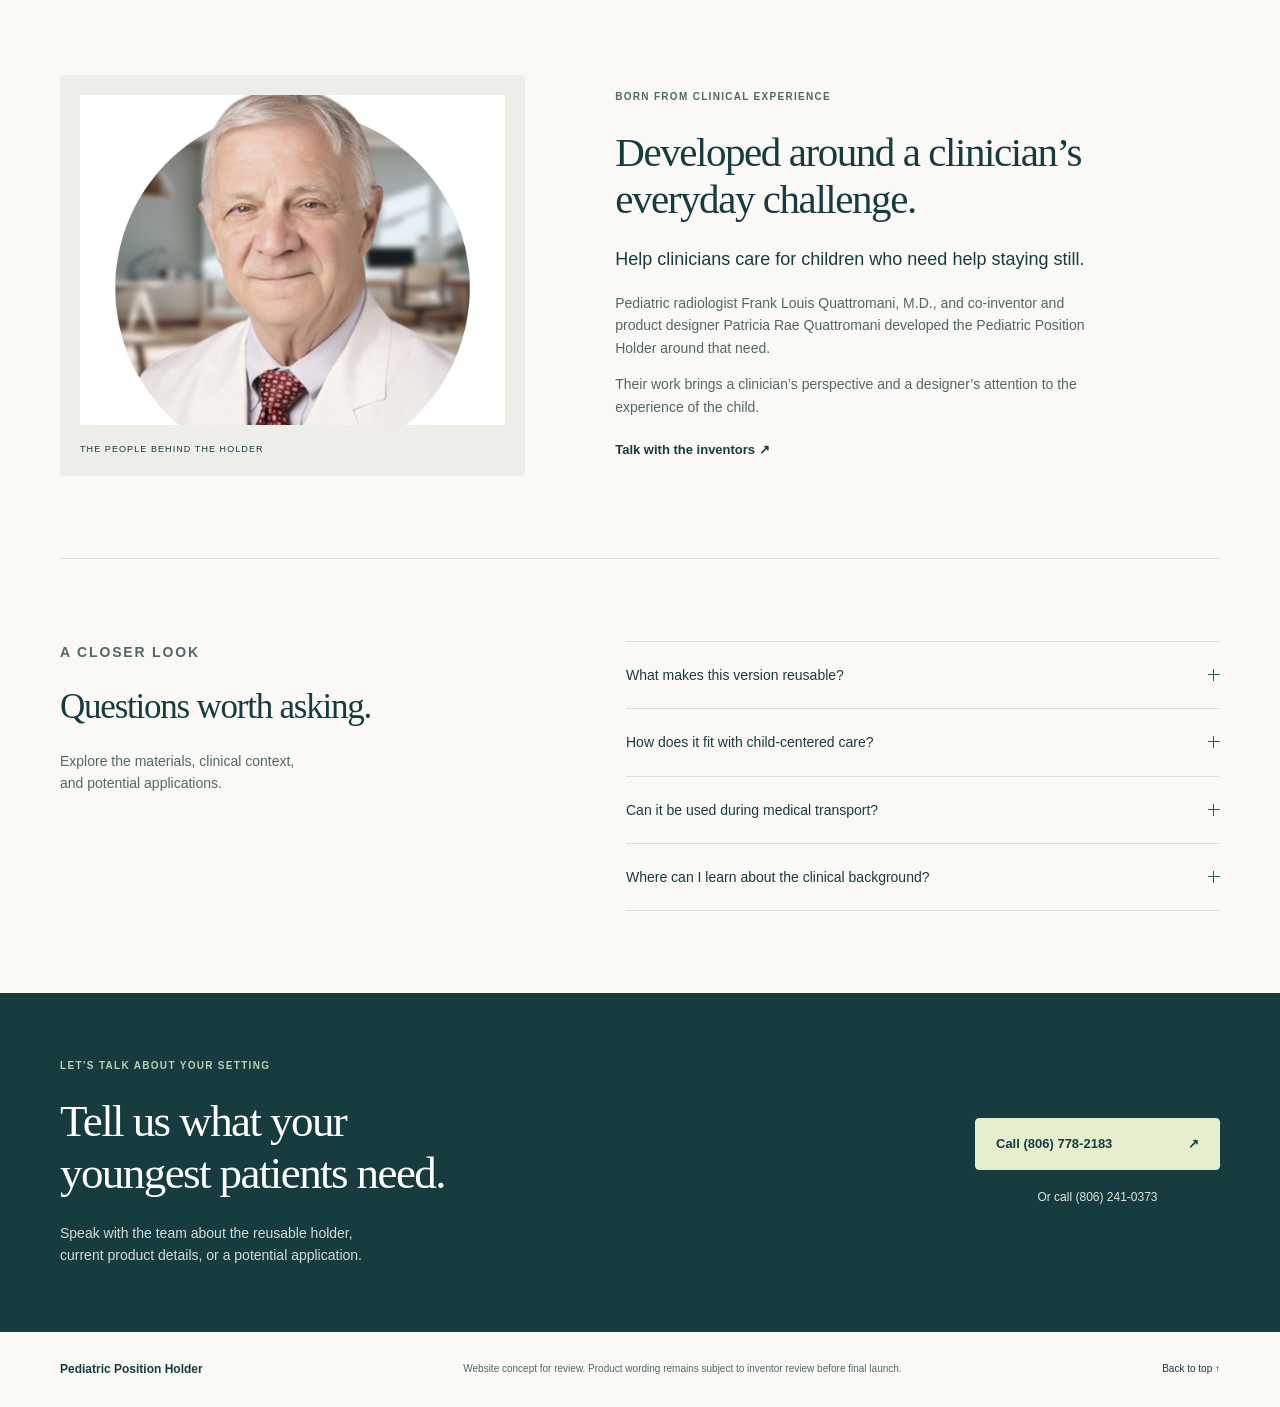
==== commit ee0ba547: "Restore children’s photos and family and clinician voices" ====
--- a/index.html
+++ b/index.html
@@ -13,7 +13,7 @@
 <a class="skip" href="#main">Skip to content</a>
 <header class="site-header wrap">
 <a class="brand" href="#" aria-label="Pediatric Position Holder home"><span class="brand-mark" aria-hidden="true">p<span>p</span>h</span><span>Pediatric<br>Position Holder</span></a>
-<nav aria-label="Main navigation"><a href="#design">The design</a><a href="#settings">Care settings</a><a href="#story">Our story</a><a class="button small" href="#contact">Talk with us <span aria-hidden="true">↗</span></a></nav>
+<nav aria-label="Main navigation"><a href="#design">The design</a><a href="#experiences">Photos &amp; voices</a><a href="#settings">Care settings</a><a href="#story">Our story</a><a class="button small" href="#contact">Talk with us <span aria-hidden="true">↗</span></a></nav>
 </header>
 <main id="main">
 <section class="hero wrap" aria-labelledby="hero-title">
@@ -26,13 +26,28 @@
 </section>
 <div class="principles"><div class="wrap principle-grid"><p><span>01</span> A focus on the child</p><p><span>02</span> Access for the clinician</p><p><span>03</span> Durable materials for reuse</p></div></div>
 <section id="design" class="section wrap design-section">
-<div class="section-heading"><p class="eyebrow">THE DESIGN</p><h2>Start with what<br>the child needs.</h2><p>Positioning should serve the procedure and the patient. The holder’s design brings support and clinical access together.</p></div>
+<div class="section-heading"><p class="eyebrow">THE DESIGN</p><h2>Start with what<br>the child needs.</h2><p>Positioning should serve the procedure and the patient. The holder’s design brings support and clinical access together.</p><figure class="clinical-photo"><img src="assets/clinical-positioning.jpg" alt="An infant positioned in the holder with the chest and abdomen visible and a clinician’s hands beside the head." width="1000" height="1000" loading="lazy"><figcaption>The holder in a clinical setting.</figcaption></figure></div>
 <div class="design-details">
 <details open><summary><span><span class="number">01</span> Support head and torso together</span><span class="toggle" aria-hidden="true"></span></summary><p>The holder supports the head and torso together during brief procedures. Its design remains the same in the durable, reusable version.</p></details>
 <details><summary><span><span class="number">02</span> Keep the treatment area accessible</span><span class="toggle" aria-hidden="true"></span></summary><p>The holder allows selective positioning of the arms and legs while leaving the chest and abdomen visible. Ask the team how it accommodates your procedure.</p></details>
 <details><summary><span><span class="number">03</span> The same design, with more durable material</span><span class="toggle" aria-hidden="true"></span></summary><p>The design is unchanged. More durable material makes the holder reusable. Contact the inventors for material details and cleaning and reuse instructions.</p></details>
 <p class="clinical-note">For use by healthcare professionals with continuous patient supervision during brief procedures.</p></div>
 </section>
+<section id="experiences" class="experiences section wrap" aria-labelledby="experiences-title">
+<div class="experience-heading"><div><p class="eyebrow">CHILDREN, FAMILIES &amp; CARE TEAMS</p><h2 id="experiences-title">The people at the<br>heart of the holder.</h2></div><p>Children meeting the holder. Parents sharing their experience. Clinicians describing its use in their work.</p></div>
+<div class="moments-grid">
+<figure><img src="assets/child-with-decorated-holder.jpeg" alt="A young child holding a Pediatric Position Holder decorated with animal drawings." width="1080" height="1080" loading="lazy"><figcaption>A little personality.<br><strong>A familiar face on the holder.</strong></figcaption></figure>
+<figure><img src="assets/child-exploring-holder.jpeg" alt="A smiling young child holding the Pediatric Position Holder with a dog drawing on it." width="1080" height="1080" loading="lazy"><figcaption>Time to explore.<br><strong>Getting to know the holder.</strong></figcaption></figure>
+<div class="clinician-voice"><p class="eyebrow">FROM THE CARE TEAM</p><blockquote><p>“This pediatric holder is a great solution for a common problem.”</p></blockquote><p class="attribution">Radiology Technician<br><span>University Medical Center</span></p><a class="text-link" href="#family-voices">Hear from parents <span aria-hidden="true">↓</span></a></div>
+</div>
+<div id="family-voices" class="family-voices">
+<article class="family-quote"><img src="assets/parent-and-child-clovis.jpeg" alt="A father holding his child and the Pediatric Position Holder." width="800" height="800" loading="lazy"><div><p class="eyebrow">A PARENT’S PERSPECTIVE</p><blockquote><p>“My daughter was so happy you let me stay in the room during the procedure. My daughter stayed focused on me and the Q holder and less on the room and scary machines.”</p></blockquote><p class="attribution">Dad of a 2-year-old<br><span>Clovis, New Mexico</span></p></div></article>
+<article class="family-quote"><img src="assets/parent-and-child-hobbs.jpeg" alt="A mother holding her child and the Pediatric Position Holder." width="768" height="768" loading="lazy"><div><p class="eyebrow">A PARENT’S PERSPECTIVE</p><blockquote><p>“My son was wiggling too much to allow the technologist to get good ultrasound pictures. After we put on the foam holder, the technologist was able to get clearer pictures.”</p></blockquote><p class="attribution">Mom of a 16-month-old<br><span>Hobbs, New Mexico</span></p></div></article>
+</div>
+<details class="care-team-detail"><summary><span>More from the clinical team</span><span class="toggle" aria-hidden="true"></span></summary><blockquote><p>“Because we used the Pediatric Position Holder, the entire procedure was obviously less stressful on the child and I could see that the parents were less stressed as well. I was glad that the holder allowed us to get clear images the first time we tried.”</p></blockquote><p class="attribution">Pediatric Nurse, University Medical Center</p></details>
+<p class="experience-note">Photos and accounts from the holder’s development and use, shared with permission. “The Q” is another name used for the Pediatric Position Holder. The design is unchanged; the team is working with more durable material for reuse. Individual experiences do not establish clinical outcomes.</p>
+</section>
+
 <section id="settings" class="settings section"><div class="wrap"><div class="settings-heading"><div><p class="eyebrow">CARE SETTINGS</p><h2>A familiar challenge.<br>Across different settings.</h2></div><p>Explore the clinical contexts behind the design and the conversations shaping what comes next.</p></div>
 <div class="settings-grid"><article><span class="setting-index">01 / IMAGING</span><h3>Radiology</h3><p>Positioning children for brief imaging examinations was the starting point for the invention.</p><a href="#questions">Explore the clinical background <span aria-hidden="true">↗</span></a></article><article><span class="setting-index">02 / PROCEDURES</span><h3>Emergency &amp; outpatient care</h3><p>Laceration repair, IV access, and other brief procedures raise the same practical question: how do we help a child hold still?</p><a href="#contact">Discuss a procedure <span aria-hidden="true">↗</span></a></article><article class="transport"><span class="setting-index">03 / AN EMERGING CONVERSATION</span><h3>Ground &amp; air medical transport</h3><p>Transport professionals have expressed interest in the design. We welcome discussions about their positioning needs.</p><p class="transport-note">Potential application; transport suitability requires evaluation.</p><a href="#contact">Share your team's needs <span aria-hidden="true">↗</span></a></article></div>
 </div></section>
--- a/styles.css
+++ b/styles.css
@@ -1,5 +1,11 @@
-:root{--ink:#173c40;--muted:#516868;--paper:#faf9f5;--line:#d8e0db;--mint:#e9efdf;--teal:#275f59;--white:#fff;--accent:#b7ce86;--sans:Arial,Helvetica,sans-serif;--serif:Georgia,'Times New Roman',serif}
-*{box-sizing:border-box}html{scroll-behavior:smooth;scroll-padding-top:24px}body{margin:0;background:var(--paper);color:var(--ink);font-family:var(--sans);font-size:16px;line-height:1.6}a{color:inherit}a,summary{-webkit-tap-highlight-color:transparent}a:focus-visible,summary:focus-visible{outline:3px solid #a44e1f;outline-offset:6px}img{max-width:100%;display:block}.wrap{width:min(1160px,calc(100% - 96px));margin-inline:auto}.concept-note{display:flex;justify-content:center;gap:18px;padding:7px 20px;background:var(--ink);color:#fff;font-size:10px;letter-spacing:.13em}.concept-note span{opacity:.8;letter-spacing:.03em}.skip{position:fixed;top:-100px;left:20px;z-index:20;background:#fff;padding:12px}.skip:focus{top:10px}.site-header{display:flex;align-items:center;justify-content:space-between;padding-block:29px}.brand{display:flex;gap:13px;align-items:center;text-decoration:none;font-size:14px;font-weight:700;line-height:1.15;letter-spacing:-.02em}.brand-mark{font-family:var(--serif);font-size:38px;letter-spacing:-7px;line-height:1;padding-right:6px;font-weight:400}.brand-mark span{color:#73937b}nav{display:flex;gap:30px;align-items:center}nav>a{text-decoration:none;font-size:13px}nav>a:hover,.text-link:hover{text-decoration:underline}.button{display:inline-flex;gap:27px;align-items:center;justify-content:space-between;background:var(--teal);color:#fff;border:1px solid var(--teal);padding:15px 20px;text-decoration:none;font-size:13px;font-weight:600;border-radius:4px}.button:hover{background:var(--ink)}.button.small{padding:11px 17px}.hero{display:grid;grid-template-columns:1.07fr 1fr;gap:45px;align-items:center;padding-block:48px 65px}.eyebrow{font-size:10px;font-weight:700;letter-spacing:.13em;margin:0 0 24px}.dot{display:inline-block;width:7px;height:7px;background:#6b8751;border-radius:50%;margin-right:7px}h1,h2,h3,p{margin-top:0}h1,h2,h3{font-weight:400}h1{font-family:var(--serif);font-size:clamp(42px,4.5vw,63px);line-height:1.07;letter-spacing:-.045em;margin-bottom:25px}h1 em{color:#54715b;font-weight:400}p{color:var(--muted)}.intro{font-size:16px;line-height:1.75;max-width:440px;margin-bottom:28px}.actions{display:flex;align-items:center;gap:24px}.text-link{font-size:13px;font-weight:600;text-decoration:none}.hero-context{font-size:11px;line-height:1.7;margin:28px 0 0;max-width:410px}.hero-figure{margin:0;padding:23px 25px;background:var(--mint);border-radius:120px 8px 8px 8px;overflow:hidden;min-height:530px;display:flex;flex-direction:column;justify-content:space-between}.figure-top{display:flex;justify-content:space-between;font-size:8px;letter-spacing:.08em;padding-left:42px;gap:16px}.hero-figure img{width:100%;height:385px;object-fit:contain;mix-blend-mode:multiply;margin-top:18px}.hero-figure figcaption{display:flex;justify-content:space-between;align-items:end;padding-top:16px;font-size:14px;line-height:1.5}.hero-figure strong{font-weight:500}.image-note{font-size:9px;max-width:110px;text-align:right;color:var(--muted)}.principles{border-block:1px solid var(--line)}.principle-grid{display:grid;grid-template-columns:repeat(3,1fr);gap:25px}.principle-grid p{padding-block:19px;margin:0;color:var(--ink);font-size:13px}.principle-grid span{font-family:var(--serif);color:#6f866c;margin-right:16px}.section{padding-block:82px}h2{font-family:var(--serif);font-size:41px;line-height:1.15;letter-spacing:-.035em;margin-bottom:22px}.design-section{display:grid;grid-template-columns:.95fr 1.2fr;gap:110px}.section-heading p:last-child{max-width:335px;font-size:14px}.design-details{padding-top:12px}details{border-bottom:1px solid var(--line)}summary{display:flex;align-items:center;justify-content:space-between;gap:22px;padding:22px 0;cursor:pointer;font-size:15px;list-style:none}summary::-webkit-details-marker{display:none}details p{font-size:14px;max-width:490px;margin-bottom:24px}details .number{font-size:10px;margin-right:18px;color:#6f866c}.toggle{height:12px;width:12px;position:relative;flex-shrink:0}.toggle:before,.toggle:after{content:'';background:var(--teal);position:absolute}.toggle:before{height:1px;width:12px;top:5px}.toggle:after{width:1px;height:12px;left:5px}details[open] .toggle:after{display:none}.clinical-note{font-size:11px;margin-top:22px;max-width:390px}.settings{background:#edf0e8}.settings-heading{display:flex;justify-content:space-between;gap:50px;align-items:end;margin-bottom:42px}.settings-heading h2{margin-bottom:0}.settings-heading>p{font-size:14px;max-width:310px;margin-bottom:4px}.settings-grid{display:grid;grid-template-columns:repeat(3,1fr);gap:0}.settings-grid article{padding:0 30px;border-left:1px solid #cbd6cb;display:flex;flex-direction:column}.settings-grid article:first-child{padding-left:0;border-left:0}.settings-grid article:last-child{padding-right:0}.setting-index{font-size:9px;letter-spacing:.09em;margin-bottom:26px;color:#55705d}h3{font-family:var(--serif);font-size:26px;line-height:1.2;letter-spacing:-.02em;margin-bottom:16px}.settings-grid p{font-size:13px}.settings-grid a{font-size:11px;text-decoration:none;font-weight:600;margin-top:auto;padding-top:15px}.settings-grid a:hover{text-decoration:underline}.settings-grid p.transport-note{font-size:10px;color:#455d4e}.story{display:grid;grid-template-columns:1fr 1.3fr;gap:90px;align-items:center}.portrait{background:#e6e8dd;padding:20px;border-radius:4px}.portrait img{width:100%;height:330px;object-fit:cover;object-position:center 20%;filter:saturate(.6)}.portrait span{display:block;font-size:9px;letter-spacing:.12em;padding-top:17px}.story p{font-size:14px;max-width:490px}.story p.story-lead{font-size:18px;color:var(--ink)}.story .eyebrow{font-size:10px}.story .text-link{display:inline-block;margin-top:8px}.questions{display:grid;grid-template-columns:.9fr 1.1fr;gap:80px;border-top:1px solid var(--line)}.questions h2{font-size:35px}.questions>div>p{font-size:14px}.questions summary{font-size:14px}.questions details:first-child{border-top:1px solid var(--line)}.contact{background:var(--ink);color:#fff;padding-block:65px}.contact-inner{display:flex;align-items:center;justify-content:space-between;gap:50px}.contact .eyebrow{color:#b9cfb2}.contact h2{font-size:45px}.contact p{color:#d1dcd6;font-size:14px;margin-bottom:0}.contact .eyebrow{margin-bottom:22px;font-size:10px}.contact-actions{display:flex;flex-direction:column;align-items:center;gap:18px}.button.light{background:#e5efce;border-color:#e5efce;color:var(--ink);min-width:245px}.button.light:hover{background:#fff}.alternate-phone{color:#dce5df;font-size:12px;text-decoration:none}footer{display:flex;align-items:center;justify-content:space-between;gap:30px;padding-block:28px;font-size:10px}footer>span{font-weight:600;font-size:12px}footer p{max-width:480px;margin:0}footer a{white-space:nowrap;text-decoration:none}
+:root{--ink:#173c40;--muted:#516868;--paper:#faf9f5;--line:#d8e0db;--mint:#eef1e9;--teal:#275f59;--white:#fff;--accent:#b7ce86;--sans:Arial,Helvetica,sans-serif;--serif:Georgia,'Times New Roman',serif}
+*{box-sizing:border-box}html{scroll-behavior:smooth;scroll-padding-top:24px}body{margin:0;background:var(--paper);color:var(--ink);font-family:var(--sans);font-size:16px;line-height:1.6}a{color:inherit}a,summary{-webkit-tap-highlight-color:transparent}a:focus-visible,summary:focus-visible{outline:3px solid #a44e1f;outline-offset:6px}img{max-width:100%;display:block}.wrap{width:min(1160px,calc(100% - 96px));margin-inline:auto}.concept-note{display:flex;justify-content:center;gap:18px;padding:7px 20px;background:var(--ink);color:#fff;font-size:10px;letter-spacing:.13em}.concept-note span{opacity:.8;letter-spacing:.03em}.skip{position:fixed;top:-100px;left:20px;z-index:20;background:#fff;padding:12px}.skip:focus{top:10px}.site-header{display:flex;align-items:center;justify-content:space-between;padding-block:29px}.brand{display:flex;gap:13px;align-items:center;text-decoration:none;font-size:14px;font-weight:700;line-height:1.15;letter-spacing:-.02em}.brand-mark{font-family:var(--serif);font-size:38px;letter-spacing:-7px;line-height:1;padding-right:6px;font-weight:400}.brand-mark span{color:#73937b}nav{display:flex;gap:23px;align-items:center}nav>a{text-decoration:none;font-size:13px}nav>a:hover,.text-link:hover{text-decoration:underline}.button{display:inline-flex;gap:27px;align-items:center;justify-content:space-between;background:var(--teal);color:#fff;border:1px solid var(--teal);padding:15px 20px;text-decoration:none;font-size:13px;font-weight:600;border-radius:4px}.button:hover{background:var(--ink)}.button.small{padding:11px 17px}.hero{display:grid;grid-template-columns:1.07fr 1fr;gap:45px;align-items:center;padding-block:48px 65px}.eyebrow{font-size:10px;font-weight:700;letter-spacing:.13em;margin:0 0 24px}.dot{display:inline-block;width:7px;height:7px;background:#6b8751;border-radius:50%;margin-right:7px}h1,h2,h3,p{margin-top:0}h1,h2,h3{font-weight:400}h1{font-family:var(--serif);font-size:clamp(42px,4.5vw,63px);line-height:1.07;letter-spacing:-.045em;margin-bottom:25px}h1 em{color:#54715b;font-weight:400}p{color:var(--muted)}.intro{font-size:16px;line-height:1.75;max-width:440px;margin-bottom:28px}.actions{display:flex;align-items:center;gap:24px}.text-link{font-size:13px;font-weight:600;text-decoration:none}.hero-context{font-size:11px;line-height:1.7;margin:28px 0 0;max-width:410px}.hero-figure{margin:0;padding:23px 25px;background:var(--mint);border-radius:120px 8px 8px 8px;overflow:hidden;min-height:530px;display:flex;flex-direction:column;justify-content:space-between}.figure-top{display:flex;justify-content:space-between;font-size:8px;letter-spacing:.08em;padding-left:42px;gap:16px}.hero-figure img{width:100%;height:385px;object-fit:contain;mix-blend-mode:multiply;margin-top:18px}.hero-figure figcaption{display:flex;justify-content:space-between;align-items:end;padding-top:16px;font-size:14px;line-height:1.5}.hero-figure strong{font-weight:500}.image-note{font-size:9px;max-width:110px;text-align:right;color:var(--muted)}.principles{border-block:1px solid var(--line)}.principle-grid{display:grid;grid-template-columns:repeat(3,1fr);gap:25px}.principle-grid p{padding-block:19px;margin:0;color:var(--ink);font-size:13px}.principle-grid span{font-family:var(--serif);color:#6f866c;margin-right:16px}.section{padding-block:82px}h2{font-family:var(--serif);font-size:41px;line-height:1.15;letter-spacing:-.035em;margin-bottom:22px}.design-section{display:grid;grid-template-columns:.95fr 1.2fr;gap:110px}.section-heading p:last-child{max-width:335px;font-size:14px}.design-details{padding-top:12px}details{border-bottom:1px solid var(--line)}summary{display:flex;align-items:center;justify-content:space-between;gap:22px;padding:22px 0;cursor:pointer;font-size:15px;list-style:none}summary::-webkit-details-marker{display:none}details p{font-size:14px;max-width:490px;margin-bottom:24px}details .number{font-size:10px;margin-right:18px;color:#6f866c}.toggle{height:12px;width:12px;position:relative;flex-shrink:0}.toggle:before,.toggle:after{content:'';background:var(--teal);position:absolute}.toggle:before{height:1px;width:12px;top:5px}.toggle:after{width:1px;height:12px;left:5px}details[open] .toggle:after{display:none}.clinical-note{font-size:11px;margin-top:22px;max-width:390px}.settings{background:#f0f2ed}.settings-heading{display:flex;justify-content:space-between;gap:50px;align-items:end;margin-bottom:42px}.settings-heading h2{margin-bottom:0}.settings-heading>p{font-size:14px;max-width:310px;margin-bottom:4px}.settings-grid{display:grid;grid-template-columns:repeat(3,1fr);gap:0}.settings-grid article{padding:0 30px;border-left:1px solid #cbd6cb;display:flex;flex-direction:column}.settings-grid article:first-child{padding-left:0;border-left:0}.settings-grid article:last-child{padding-right:0}.setting-index{font-size:9px;letter-spacing:.09em;margin-bottom:26px;color:#55705d}h3{font-family:var(--serif);font-size:26px;line-height:1.2;letter-spacing:-.02em;margin-bottom:16px}.settings-grid p{font-size:13px}.settings-grid a{font-size:11px;text-decoration:none;font-weight:600;margin-top:auto;padding-top:15px}.settings-grid a:hover{text-decoration:underline}.settings-grid p.transport-note{font-size:10px;color:#455d4e}.story{display:grid;grid-template-columns:1fr 1.3fr;gap:90px;align-items:center}.portrait{background:#eceee7;padding:20px;border-radius:4px}.portrait img{width:100%;height:330px;object-fit:cover;object-position:center 20%;filter:saturate(.6)}.portrait span{display:block;font-size:9px;letter-spacing:.12em;padding-top:17px}.story p{font-size:14px;max-width:490px}.story p.story-lead{font-size:18px;color:var(--ink)}.story .eyebrow{font-size:10px}.story .text-link{display:inline-block;margin-top:8px}.questions{display:grid;grid-template-columns:.9fr 1.1fr;gap:80px;border-top:1px solid var(--line)}.questions h2{font-size:35px}.questions>div>p{font-size:14px}.questions summary{font-size:14px}.questions details:first-child{border-top:1px solid var(--line)}.contact{background:var(--ink);color:#fff;padding-block:65px}.contact-inner{display:flex;align-items:center;justify-content:space-between;gap:50px}.contact .eyebrow{color:#b9cfb2}.contact h2{font-size:45px}.contact p{color:#d1dcd6;font-size:14px;margin-bottom:0}.contact .eyebrow{margin-bottom:22px;font-size:10px}.contact-actions{display:flex;flex-direction:column;align-items:center;gap:18px}.button.light{background:#e5efce;border-color:#e5efce;color:var(--ink);min-width:245px}.button.light:hover{background:#fff}.alternate-phone{color:#dce5df;font-size:12px;text-decoration:none}footer{display:flex;align-items:center;justify-content:space-between;gap:30px;padding-block:28px;font-size:10px}footer>span{font-weight:600;font-size:12px}footer p{max-width:480px;margin:0}footer a{white-space:nowrap;text-decoration:none}
 @media(min-width:1450px){.hero{padding-block:65px 80px}}@media(max-width:1000px){.wrap{width:calc(100% - 56px)}.hero{gap:25px}h1{font-size:49px}.hero-figure{min-height:490px;padding:23px 18px}.figure-top{padding-left:35px}.hero-figure img{height:330px}.actions{gap:15px;flex-wrap:wrap}.design-section{gap:50px}.story{gap:45px}nav{gap:20px}}
 @media(max-width:700px){.wrap{width:calc(100% - 40px)}.site-header{padding-block:22px;gap:20px}nav{gap:0}nav>a:not(.button){display:none}.brand{font-size:12px}.brand-mark{font-size:32px}.button.small{font-size:11px;padding:10px 12px}.hero{grid-template-columns:1fr;padding-block:25px 35px;gap:32px}h1{font-size:clamp(40px,9.8vw,60px)}.intro{font-size:15px;max-width:100%}.hero-context{font-size:11px}.eyebrow{font-size:9px}.hero-figure{min-height:440px;border-top-left-radius:90px}.hero-figure img{height:320px}.figure-top{font-size:7px}.principle-grid{grid-template-columns:1fr;gap:0}.principle-grid p{padding-block:13px;border-bottom:1px solid var(--line)}.principle-grid p:last-child{border:0}.section{padding-block:48px}h2{font-size:35px}.design-section,.story,.questions{grid-template-columns:1fr;gap:22px}.section-heading p:last-child{max-width:none}.settings-heading{display:block;margin-bottom:30px}.settings-heading>p{margin-top:22px;max-width:100%}.settings-grid{grid-template-columns:1fr;gap:26px}.settings-grid article,.settings-grid article:first-child,.settings-grid article:last-child{padding:0 0 26px;border:0;border-bottom:1px solid #cbd6cb}.settings-grid article:last-child{padding-bottom:0;border-bottom:0}.setting-index{margin-bottom:12px}.settings-grid a{margin-top:0}.portrait{max-width:400px}.portrait img{height:300px}.story{gap:32px}.contact-inner{display:block}.contact h2{font-size:38px}.contact-actions{align-items:start;margin-top:28px}.contact{padding-block:45px}footer{flex-wrap:wrap;gap:18px}footer p{order:3;flex-basis:100%}footer a{margin-left:auto}summary{font-size:14px}details .number{margin-right:10px}}
 @media(prefers-reduced-motion:reduce){html{scroll-behavior:auto}}
+
+/* Photography stays in its original color, with quiet white space around it. */
+.clinical-photo{margin:26px 0 0;max-width:330px}.clinical-photo img{width:100%;height:230px;object-fit:cover;border-radius:4px}.clinical-photo figcaption{font-size:11px;color:var(--muted);margin-top:9px}
+.experiences{border-top:1px solid var(--line)}.experience-heading{display:flex;justify-content:space-between;gap:40px;align-items:end;margin-bottom:35px}.experience-heading h2{margin-bottom:0}.experience-heading>p{max-width:330px;font-size:14px;margin-bottom:4px}.moments-grid{display:grid;grid-template-columns:1fr 1fr 1.05fr;gap:30px;align-items:center}.moments-grid figure{margin:0;background:var(--white);padding:14px 14px 18px;border:1px solid #e6e9e2;border-radius:4px}.moments-grid img{width:100%;height:auto;aspect-ratio:1;object-fit:contain}.moments-grid figcaption{font-size:12px;line-height:1.5;padding:14px 6px 0;color:var(--muted)}.moments-grid figcaption strong{font-weight:400;color:var(--ink)}blockquote{margin:0}.clinician-voice{padding:20px 0 20px 10px}.clinician-voice blockquote p{font-family:var(--serif);font-size:27px;line-height:1.35;letter-spacing:-.02em;color:var(--ink);margin-bottom:22px}.attribution{font-size:12px;color:var(--ink);line-height:1.6}.attribution span{color:var(--muted)}.clinician-voice .text-link{display:inline-block;margin-top:12px}.family-voices{display:grid;grid-template-columns:1fr 1fr;gap:42px;margin-top:40px;padding-top:35px;border-top:1px solid var(--line)}.family-quote{display:grid;grid-template-columns:96px 1fr;gap:20px;margin:0}.family-quote img{width:96px;height:96px;object-fit:contain;border-radius:50%;background:white}.family-quote .eyebrow{font-size:9px;margin-bottom:14px}.family-quote blockquote p{font-size:14px;line-height:1.75;color:var(--ink);margin-bottom:14px}.family-quote .attribution{font-size:12px;line-height:1.6}.family-quote .attribution span{color:var(--muted)}.care-team-detail{margin-top:30px;border-top:1px solid var(--line)}.care-team-detail summary{font-size:13px}.care-team-detail blockquote p{max-width:760px}.experience-note{font-size:10px;max-width:780px;line-height:1.7;margin:18px 0 0}
+@media(max-width:1000px){.moments-grid{gap:18px}.clinician-voice blockquote p{font-size:23px}.family-voices{gap:28px}.family-quote{grid-template-columns:72px 1fr;gap:15px}.family-quote img{width:72px;height:72px}nav{gap:16px}}
+@media(max-width:700px){.clinical-photo{max-width:100%}.clinical-photo img{height:250px}.experience-heading{display:block}.experience-heading>p{margin-top:20px;max-width:100%}.moments-grid{grid-template-columns:1fr 1fr;gap:14px;align-items:start}.moments-grid figure{padding:8px 8px 14px}.moments-grid figcaption{padding:10px 2px 0;font-size:11px}.clinician-voice{grid-column:1/-1;padding:18px 0 0}.clinician-voice blockquote p{font-size:28px;max-width:450px}.family-voices{grid-template-columns:1fr;gap:30px;margin-top:28px;padding-top:28px}.family-quote{grid-template-columns:76px 1fr}.family-quote img{width:76px;height:76px}.experience-note{font-size:10px}}
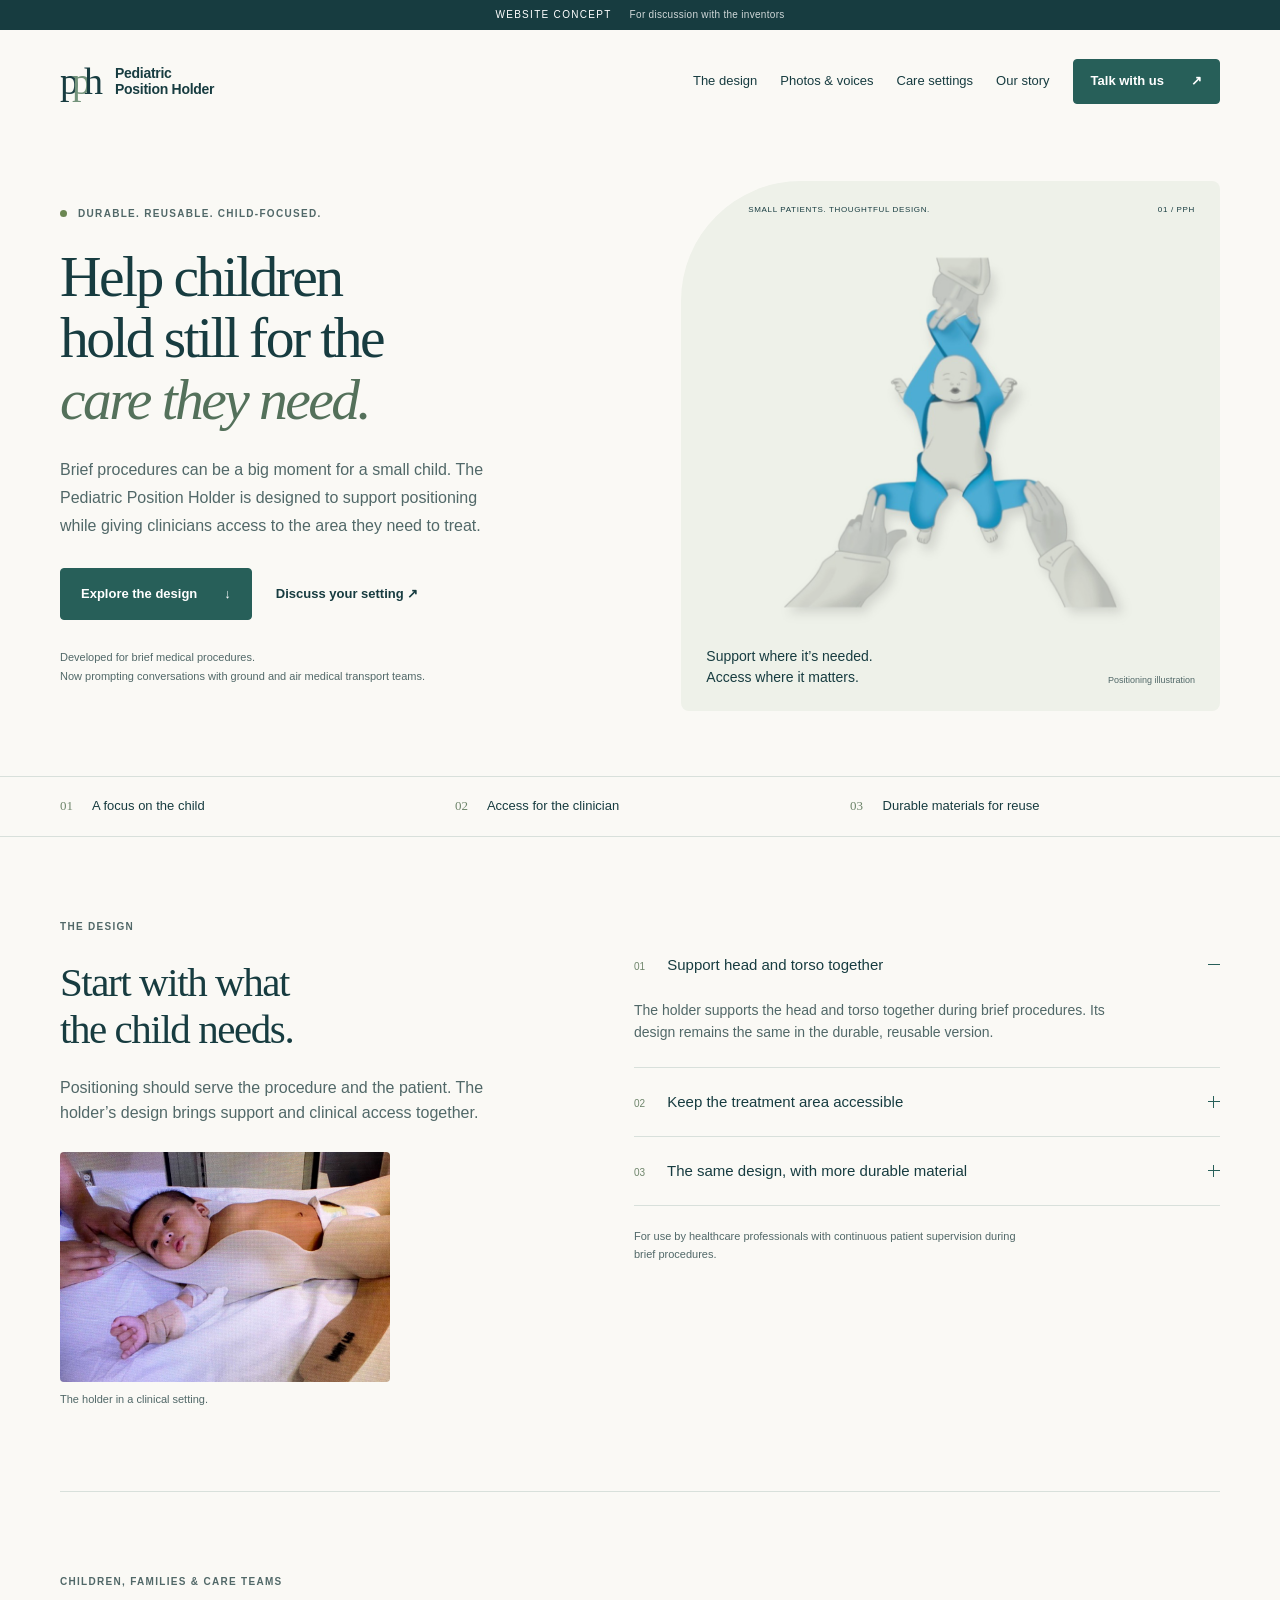
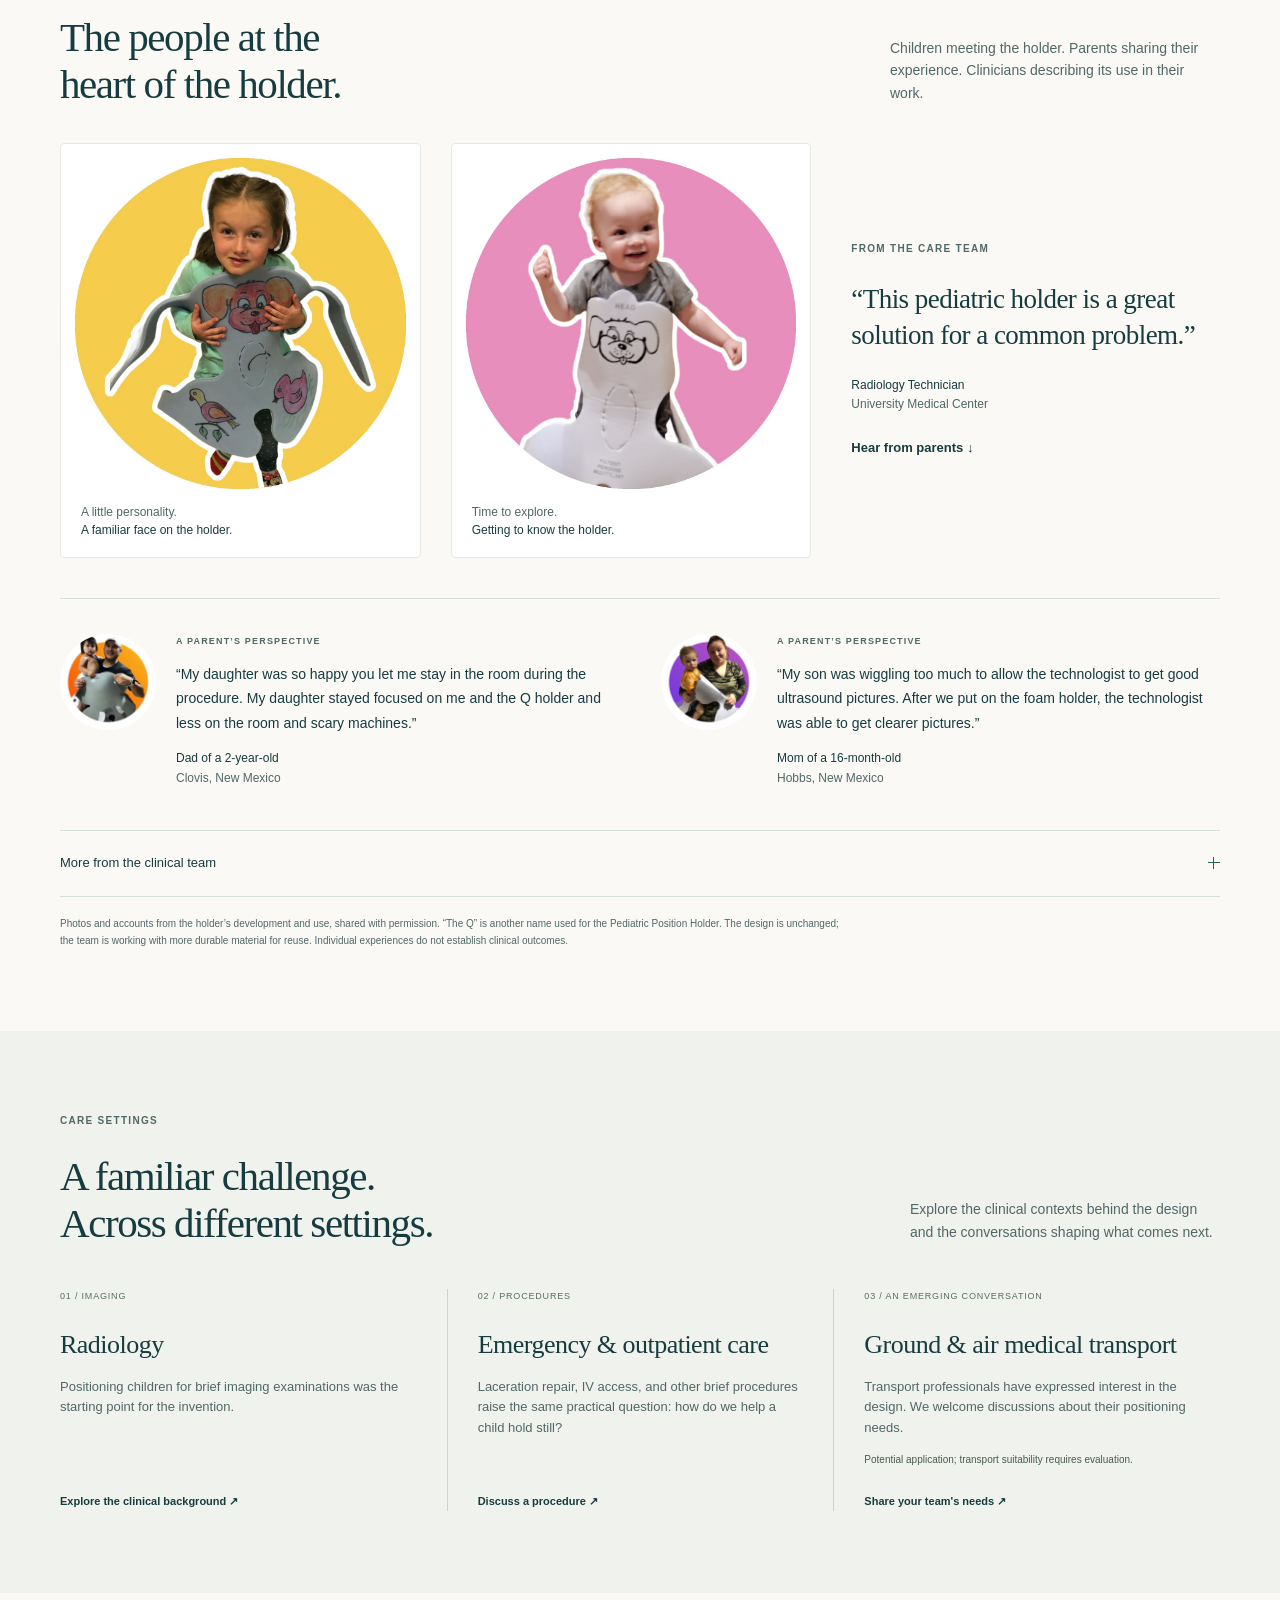
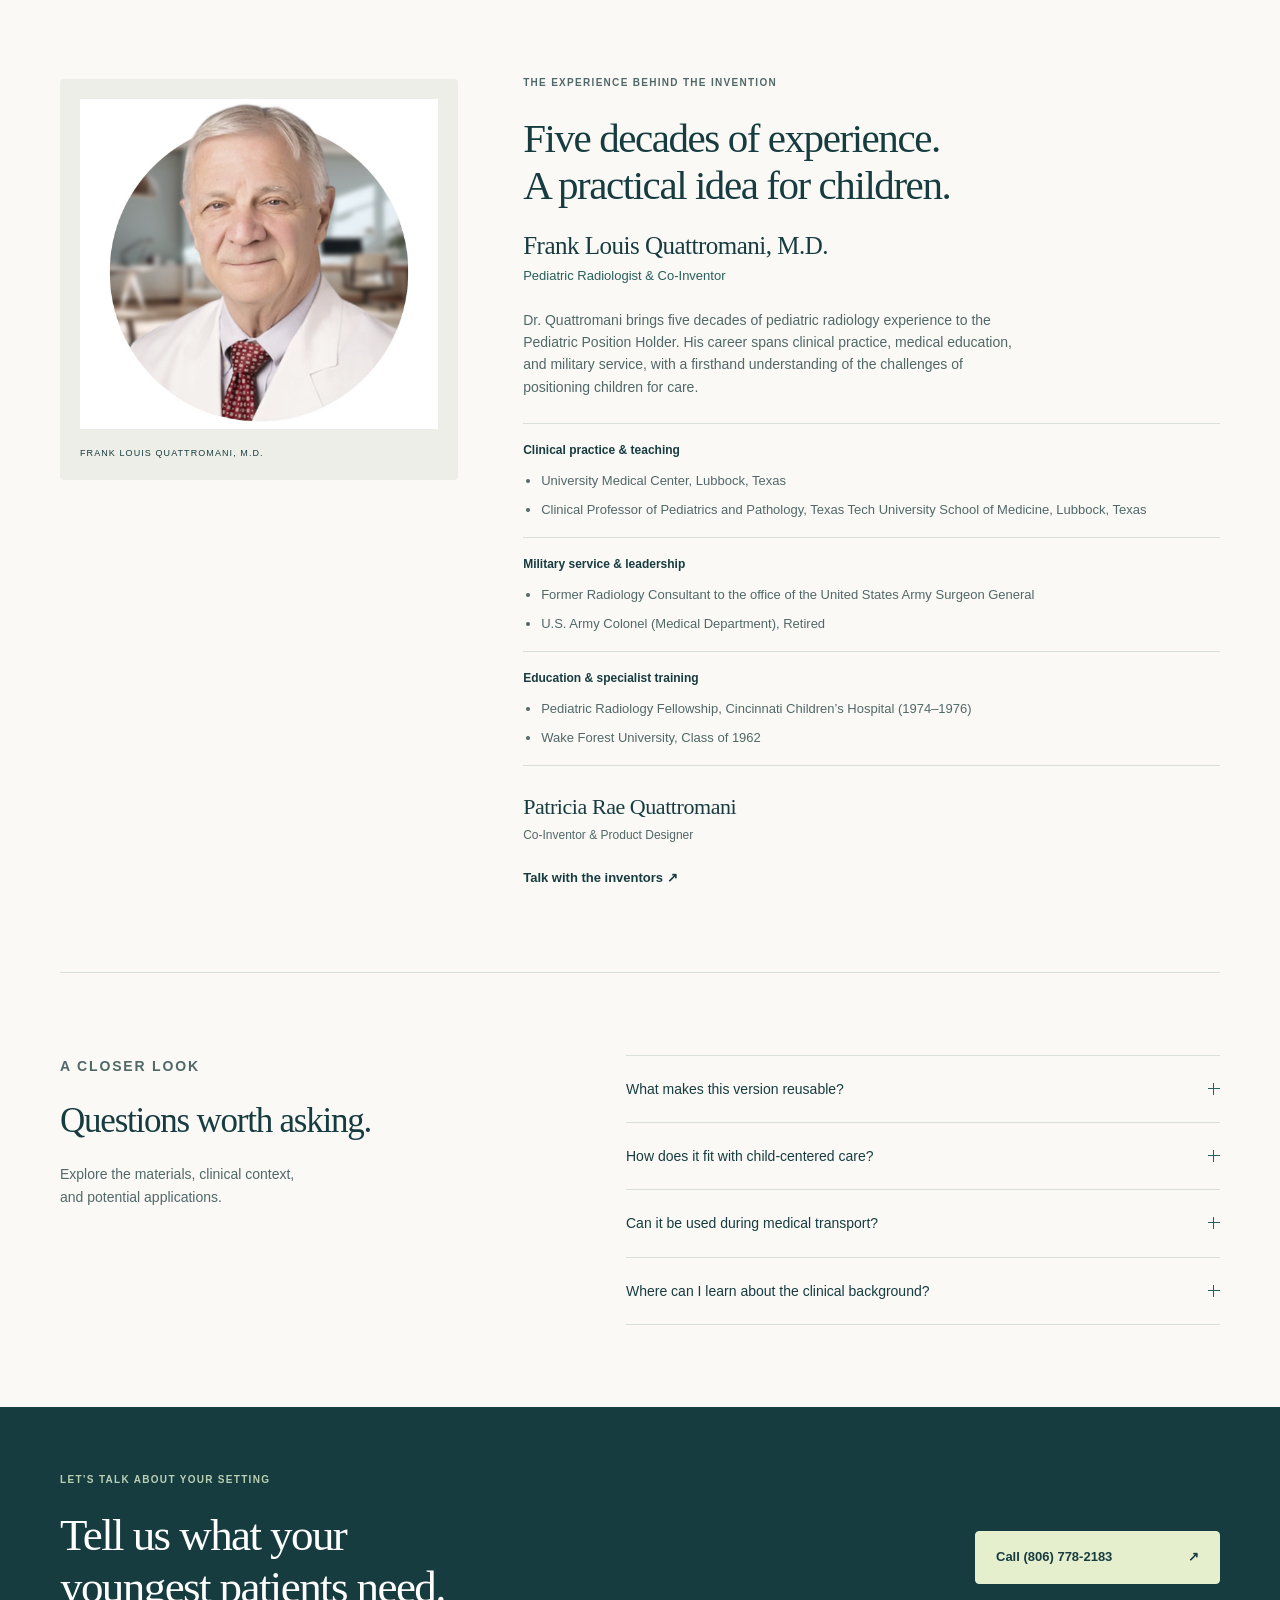
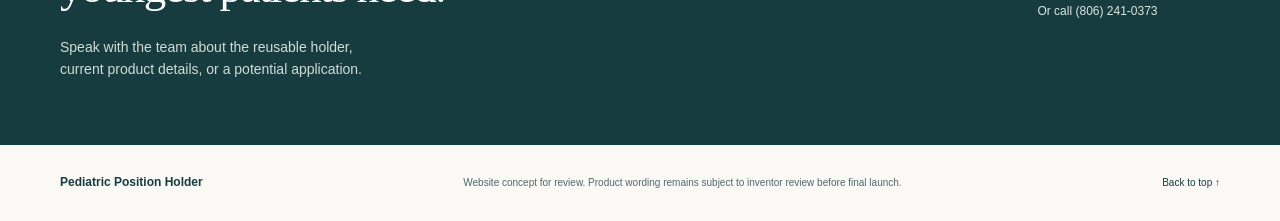
==== commit 87441732: "Restore inventor career and professional credentials" ====
--- a/index.html
+++ b/index.html
@@ -51,7 +51,19 @@
 <section id="settings" class="settings section"><div class="wrap"><div class="settings-heading"><div><p class="eyebrow">CARE SETTINGS</p><h2>A familiar challenge.<br>Across different settings.</h2></div><p>Explore the clinical contexts behind the design and the conversations shaping what comes next.</p></div>
 <div class="settings-grid"><article><span class="setting-index">01 / IMAGING</span><h3>Radiology</h3><p>Positioning children for brief imaging examinations was the starting point for the invention.</p><a href="#questions">Explore the clinical background <span aria-hidden="true">↗</span></a></article><article><span class="setting-index">02 / PROCEDURES</span><h3>Emergency &amp; outpatient care</h3><p>Laceration repair, IV access, and other brief procedures raise the same practical question: how do we help a child hold still?</p><a href="#contact">Discuss a procedure <span aria-hidden="true">↗</span></a></article><article class="transport"><span class="setting-index">03 / AN EMERGING CONVERSATION</span><h3>Ground &amp; air medical transport</h3><p>Transport professionals have expressed interest in the design. We welcome discussions about their positioning needs.</p><p class="transport-note">Potential application; transport suitability requires evaluation.</p><a href="#contact">Share your team's needs <span aria-hidden="true">↗</span></a></article></div>
 </div></section>
-<section id="story" class="section wrap story"><div class="portrait"><img src="assets/frank.jpg" alt="Frank Louis Quattromani, M.D., pediatric radiologist and co-inventor." width="600" height="600" loading="lazy"><span>THE PEOPLE BEHIND THE HOLDER</span></div><div><p class="eyebrow">BORN FROM CLINICAL EXPERIENCE</p><h2>Developed around a clinician’s<br>everyday challenge.</h2><p class="story-lead">Help clinicians care for children who need help staying still.</p><p>Pediatric radiologist Frank Louis Quattromani, M.D., and co-inventor and product designer Patricia Rae Quattromani developed the Pediatric Position Holder around that need.</p><p>Their work brings a clinician’s perspective and a designer’s attention to the experience of the child.</p><a class="text-link" href="#contact">Talk with the inventors <span aria-hidden="true">↗</span></a></div></section>
+<section id="story" class="section wrap story" aria-labelledby="story-title">
+<div class="portrait"><img src="assets/frank.jpg" alt="Frank Louis Quattromani, M.D., pediatric radiologist and co-inventor." width="600" height="600" loading="lazy"><span>FRANK LOUIS QUATTROMANI, M.D.</span></div>
+<div class="career"><p class="eyebrow">THE EXPERIENCE BEHIND THE INVENTION</p><h2 id="story-title">Five decades of experience.<br>A practical idea for children.</h2>
+<h3>Frank Louis Quattromani, M.D.</h3><p class="career-role">Pediatric Radiologist &amp; Co-Inventor</p>
+<p>Dr. Quattromani brings five decades of pediatric radiology experience to the Pediatric Position Holder. His career spans clinical practice, medical education, and military service, with a firsthand understanding of the challenges of positioning children for care.</p>
+<div class="career-credentials">
+<div><h4>Clinical practice &amp; teaching</h4><ul><li>University Medical Center, Lubbock, Texas</li><li>Clinical Professor of Pediatrics and Pathology, Texas Tech University School of Medicine, Lubbock, Texas</li></ul></div>
+<div><h4>Military service &amp; leadership</h4><ul><li>Former Radiology Consultant to the office of the United States Army Surgeon General</li><li>U.S. Army Colonel (Medical Department), Retired</li></ul></div>
+<div><h4>Education &amp; specialist training</h4><ul><li>Pediatric Radiology Fellowship, Cincinnati Children’s Hospital (1974–1976)</li><li>Wake Forest University, Class of 1962</li></ul></div>
+</div>
+<div class="co-inventor"><h3>Patricia Rae Quattromani</h3><p>Co-Inventor &amp; Product Designer</p></div>
+<a class="text-link" href="#contact">Talk with the inventors <span aria-hidden="true">↗</span></a></div>
+</section>
 <section id="questions" class="section wrap questions"><div><p class="eyebrow">A CLOSER LOOK</p><h2>Questions worth asking.</h2><p>Explore the materials, clinical context,<br>and potential applications.</p></div><div>
 <details><summary><span>What makes this version reusable?</span><span class="toggle" aria-hidden="true"></span></summary><p>The material has changed; the design has not. The holder was originally developed with inexpensive material for single use. The team is now working with more durable material for reuse, and the illustrations shown here still represent its design.</p></details>
 <details><summary><span>How does it fit with child-centered care?</span><span class="toggle" aria-hidden="true"></span></summary><p>The holder is designed to support positioning. It does not replace a clinician’s assessment, communication with the child and family, or appropriate comfort and coping measures.</p></details>
--- a/styles.css
+++ b/styles.css
@@ -9,3 +9,8 @@
 .experiences{border-top:1px solid var(--line)}.experience-heading{display:flex;justify-content:space-between;gap:40px;align-items:end;margin-bottom:35px}.experience-heading h2{margin-bottom:0}.experience-heading>p{max-width:330px;font-size:14px;margin-bottom:4px}.moments-grid{display:grid;grid-template-columns:1fr 1fr 1.05fr;gap:30px;align-items:center}.moments-grid figure{margin:0;background:var(--white);padding:14px 14px 18px;border:1px solid #e6e9e2;border-radius:4px}.moments-grid img{width:100%;height:auto;aspect-ratio:1;object-fit:contain}.moments-grid figcaption{font-size:12px;line-height:1.5;padding:14px 6px 0;color:var(--muted)}.moments-grid figcaption strong{font-weight:400;color:var(--ink)}blockquote{margin:0}.clinician-voice{padding:20px 0 20px 10px}.clinician-voice blockquote p{font-family:var(--serif);font-size:27px;line-height:1.35;letter-spacing:-.02em;color:var(--ink);margin-bottom:22px}.attribution{font-size:12px;color:var(--ink);line-height:1.6}.attribution span{color:var(--muted)}.clinician-voice .text-link{display:inline-block;margin-top:12px}.family-voices{display:grid;grid-template-columns:1fr 1fr;gap:42px;margin-top:40px;padding-top:35px;border-top:1px solid var(--line)}.family-quote{display:grid;grid-template-columns:96px 1fr;gap:20px;margin:0}.family-quote img{width:96px;height:96px;object-fit:contain;border-radius:50%;background:white}.family-quote .eyebrow{font-size:9px;margin-bottom:14px}.family-quote blockquote p{font-size:14px;line-height:1.75;color:var(--ink);margin-bottom:14px}.family-quote .attribution{font-size:12px;line-height:1.6}.family-quote .attribution span{color:var(--muted)}.care-team-detail{margin-top:30px;border-top:1px solid var(--line)}.care-team-detail summary{font-size:13px}.care-team-detail blockquote p{max-width:760px}.experience-note{font-size:10px;max-width:780px;line-height:1.7;margin:18px 0 0}
 @media(max-width:1000px){.moments-grid{gap:18px}.clinician-voice blockquote p{font-size:23px}.family-voices{gap:28px}.family-quote{grid-template-columns:72px 1fr;gap:15px}.family-quote img{width:72px;height:72px}nav{gap:16px}}
 @media(max-width:700px){.clinical-photo{max-width:100%}.clinical-photo img{height:250px}.experience-heading{display:block}.experience-heading>p{margin-top:20px;max-width:100%}.moments-grid{grid-template-columns:1fr 1fr;gap:14px;align-items:start}.moments-grid figure{padding:8px 8px 14px}.moments-grid figcaption{padding:10px 2px 0;font-size:11px}.clinician-voice{grid-column:1/-1;padding:18px 0 0}.clinician-voice blockquote p{font-size:28px;max-width:450px}.family-voices{grid-template-columns:1fr;gap:30px;margin-top:28px;padding-top:28px}.family-quote{grid-template-columns:76px 1fr}.family-quote img{width:76px;height:76px}.experience-note{font-size:10px}}
+
+/* Career details stay visible so the clinical foundation is easy to assess. */
+.story{grid-template-columns:.8fr 1.4fr;gap:65px;align-items:start}.story .portrait{margin-top:4px}.career h3{font-size:25px;margin-bottom:5px}.story .career-role{color:var(--teal);font-size:13px;margin-bottom:22px}.career-credentials{margin-block:25px 28px;border-top:1px solid var(--line)}.career-credentials>div{padding-block:17px;border-bottom:1px solid var(--line)}.career-credentials h4{font-size:12px;margin:0 0 10px;color:var(--ink);font-weight:700}.career-credentials ul{margin:0;padding-left:18px;color:var(--muted);font-size:13px;line-height:1.65}.career-credentials li+li{margin-top:7px}.co-inventor h3{font-size:22px}.story .co-inventor p{font-size:12px;margin-bottom:15px}
+@media(max-width:1000px){.story{gap:40px;grid-template-columns:.8fr 1.3fr}.career h2{font-size:36px}}
+@media(max-width:700px){.story{grid-template-columns:1fr;gap:30px}.career h2{font-size:35px}.career h3{font-size:24px}.career-credentials ul{font-size:14px}}
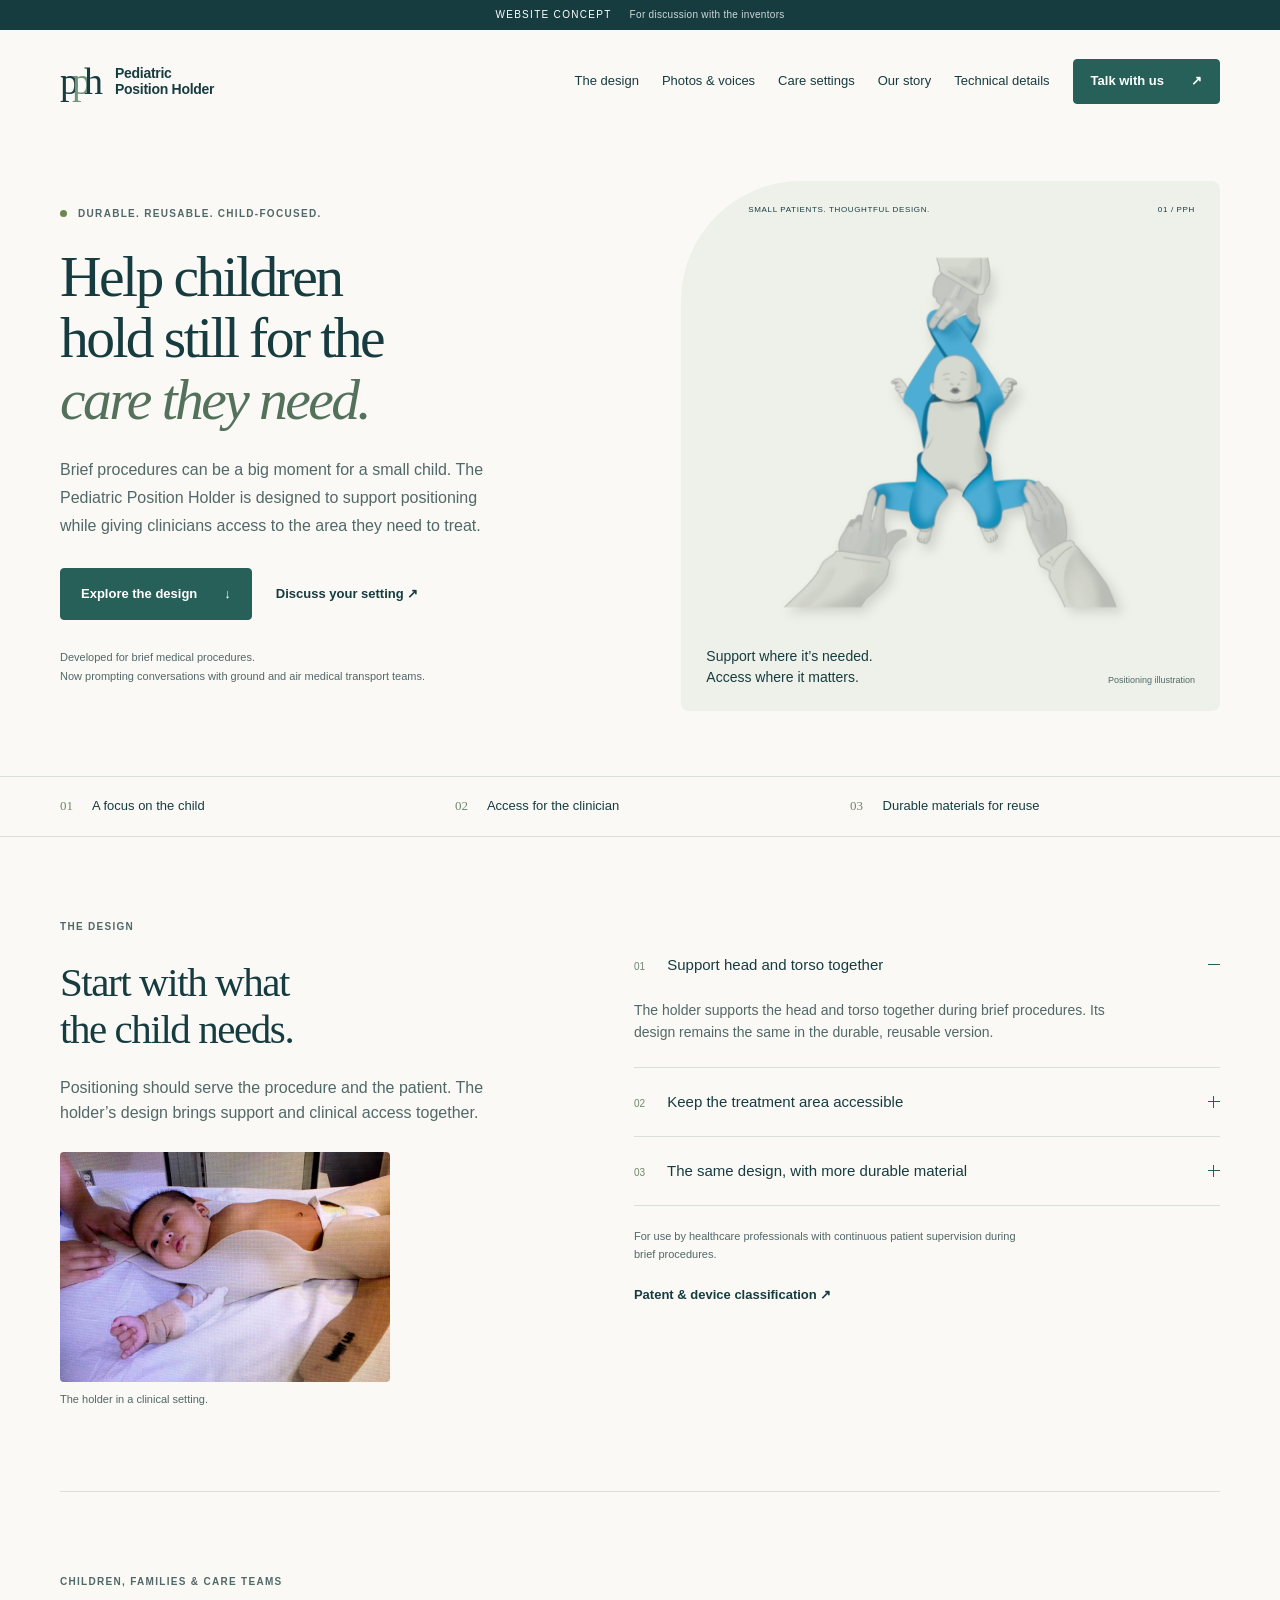
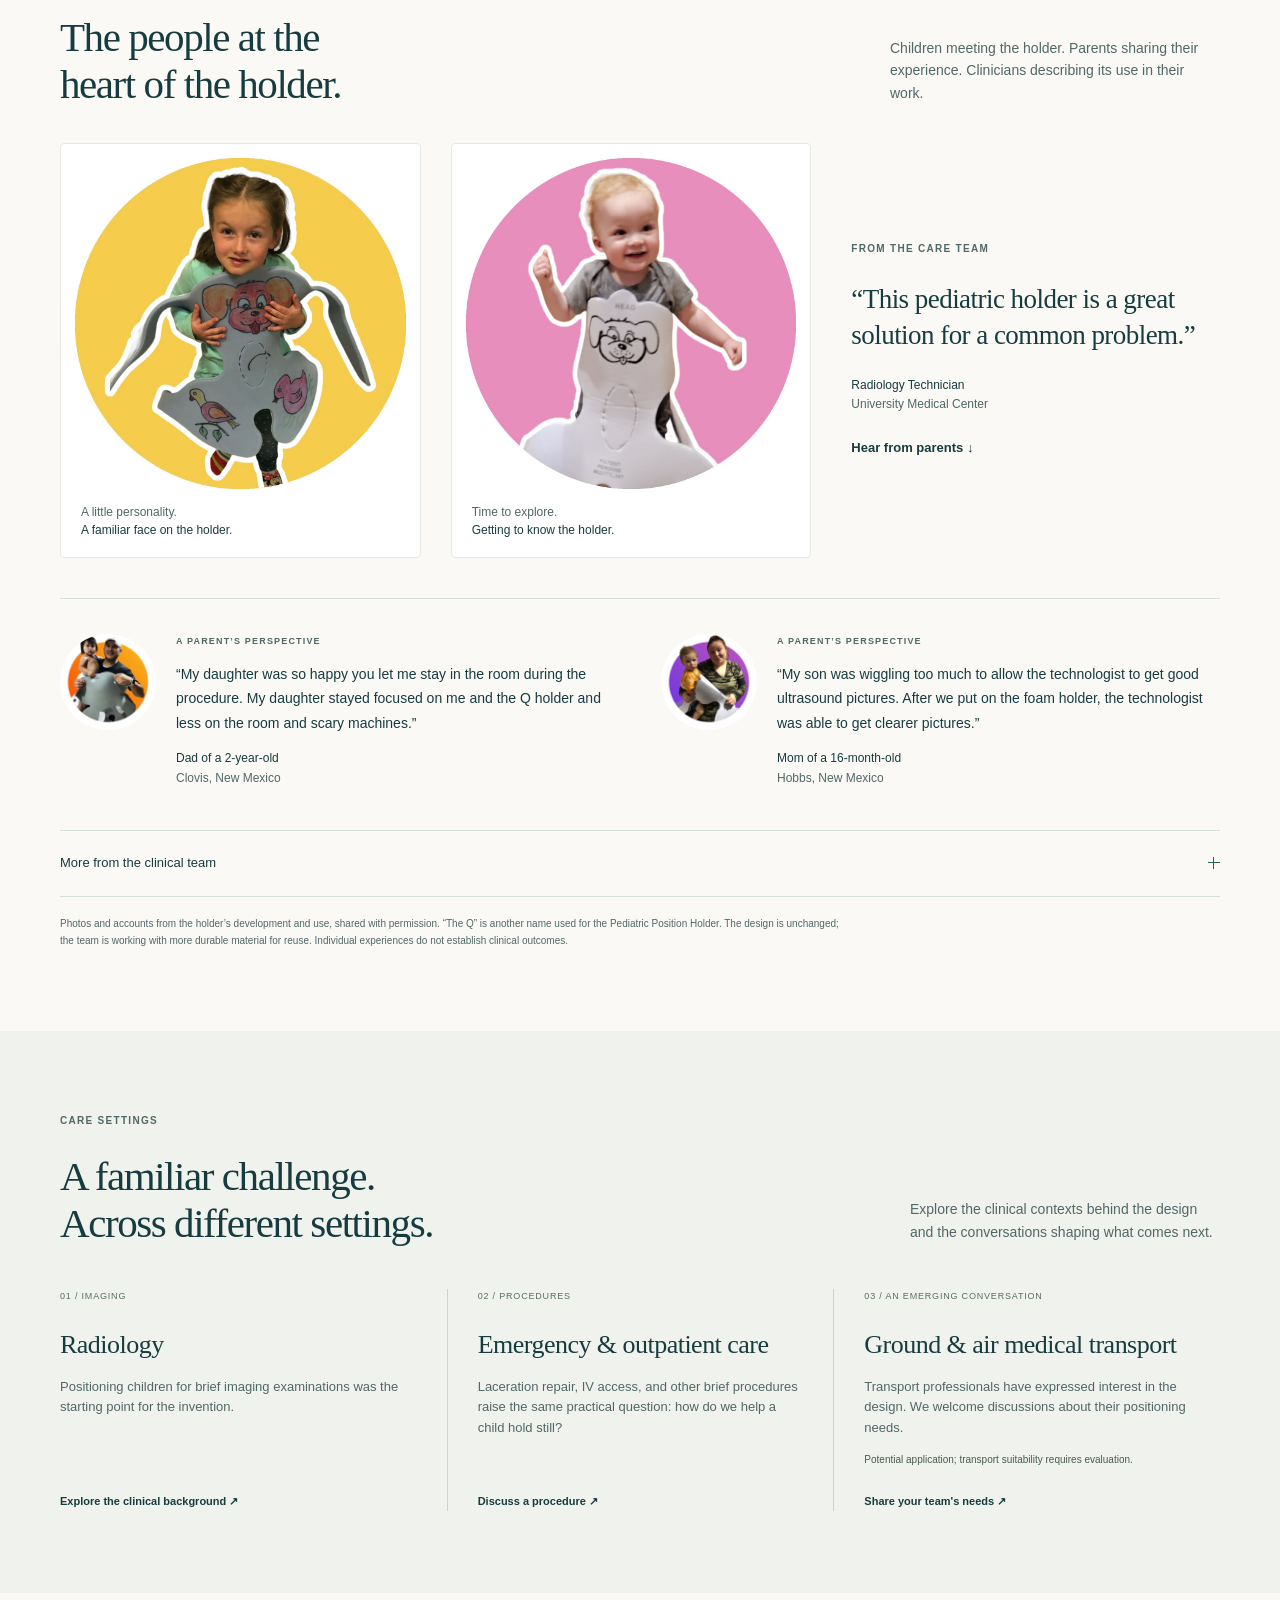
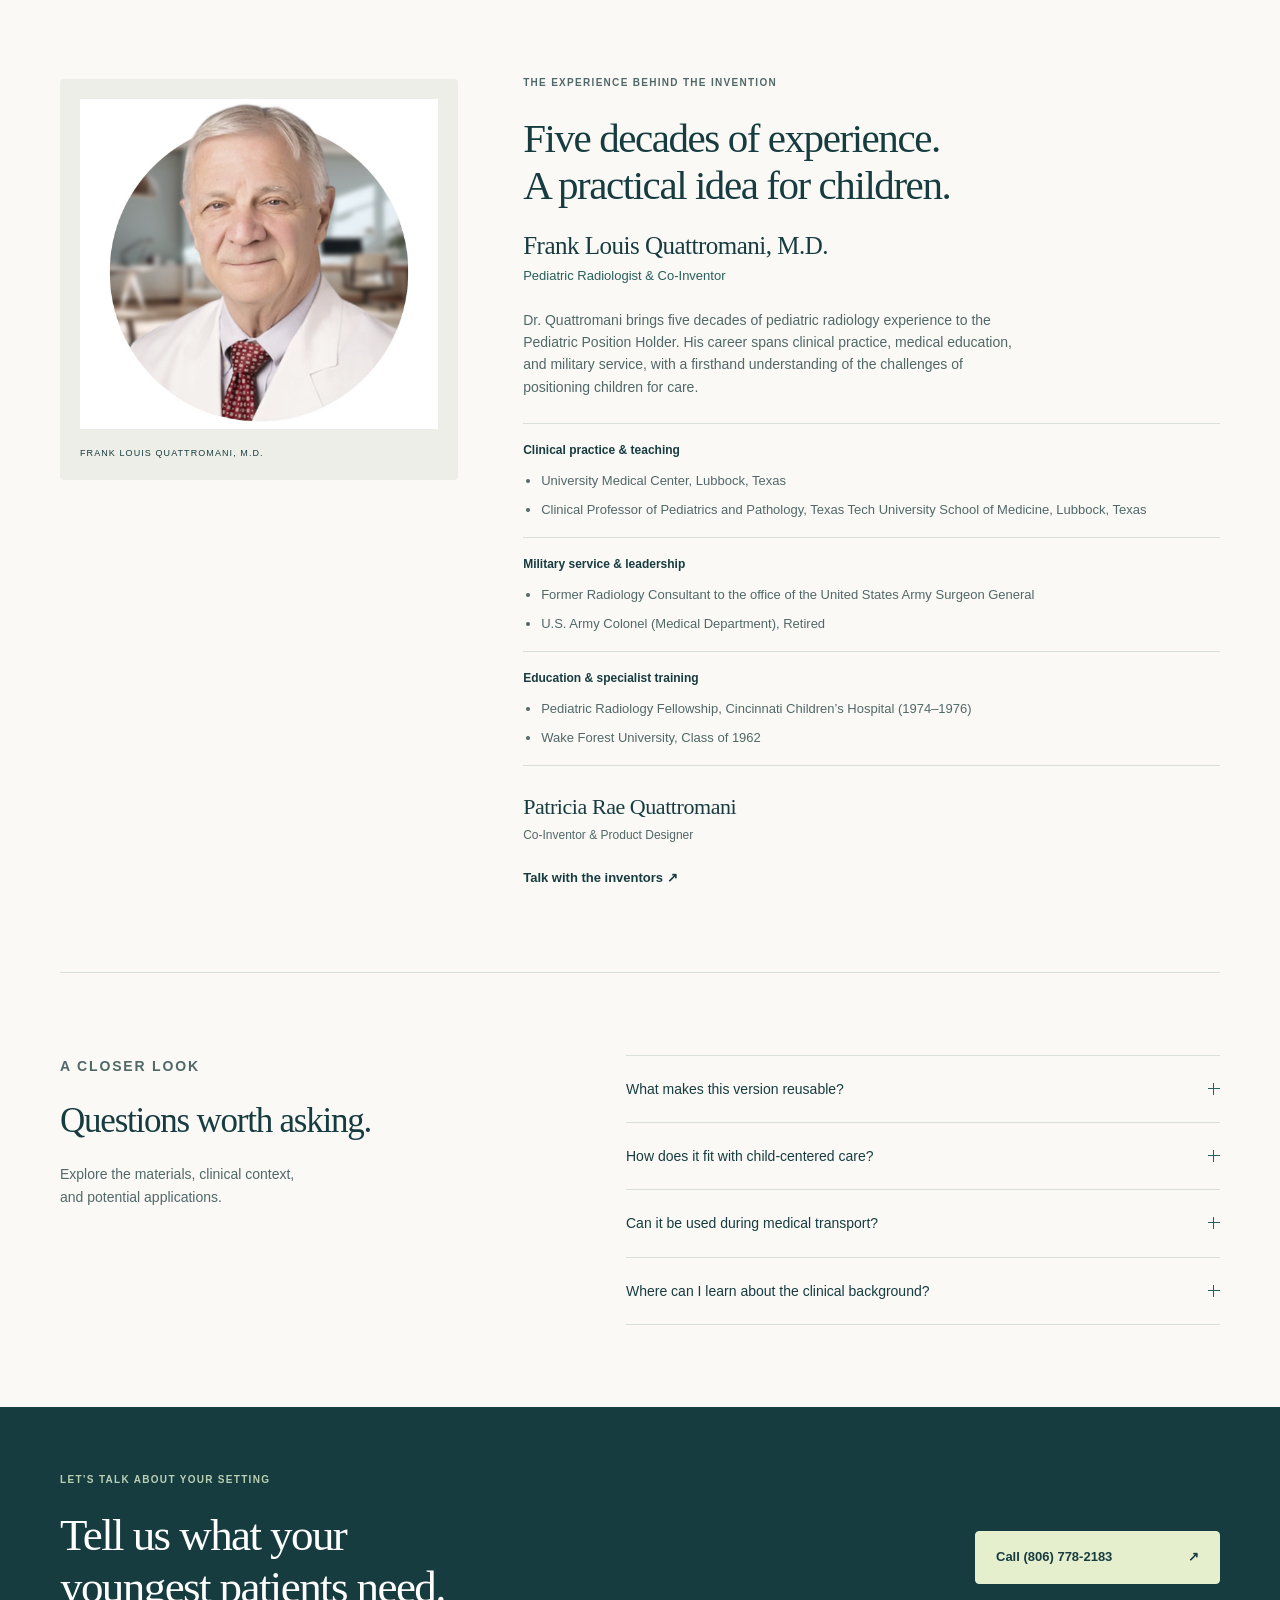
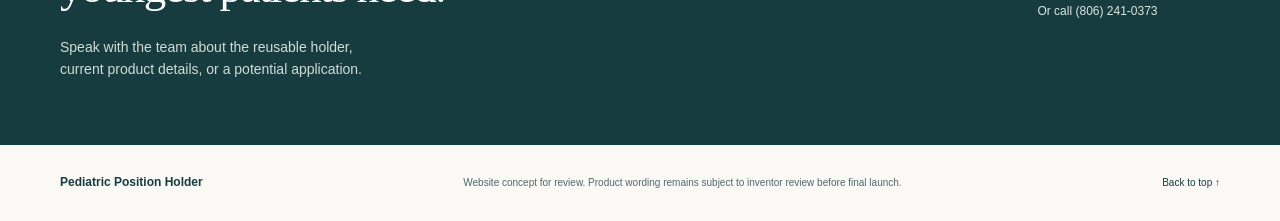
==== commit 3ab03a0d: "Restore patent and classification references and both clinician accounts" ====
--- a/index.html
+++ b/index.html
@@ -13,7 +13,7 @@
 <a class="skip" href="#main">Skip to content</a>
 <header class="site-header wrap">
 <a class="brand" href="#" aria-label="Pediatric Position Holder home"><span class="brand-mark" aria-hidden="true">p<span>p</span>h</span><span>Pediatric<br>Position Holder</span></a>
-<nav aria-label="Main navigation"><a href="#design">The design</a><a href="#experiences">Photos &amp; voices</a><a href="#settings">Care settings</a><a href="#story">Our story</a><a class="button small" href="#contact">Talk with us <span aria-hidden="true">↗</span></a></nav>
+<nav aria-label="Main navigation"><a href="#design">The design</a><a href="#experiences">Photos &amp; voices</a><a href="#settings">Care settings</a><a href="#story">Our story</a><a href="patent-and-classification.html">Technical details</a><a class="button small" href="#contact">Talk with us <span aria-hidden="true">↗</span></a></nav>
 </header>
 <main id="main">
 <section class="hero wrap" aria-labelledby="hero-title">
@@ -31,7 +31,7 @@
 <details open><summary><span><span class="number">01</span> Support head and torso together</span><span class="toggle" aria-hidden="true"></span></summary><p>The holder supports the head and torso together during brief procedures. Its design remains the same in the durable, reusable version.</p></details>
 <details><summary><span><span class="number">02</span> Keep the treatment area accessible</span><span class="toggle" aria-hidden="true"></span></summary><p>The holder allows selective positioning of the arms and legs while leaving the chest and abdomen visible. Ask the team how it accommodates your procedure.</p></details>
 <details><summary><span><span class="number">03</span> The same design, with more durable material</span><span class="toggle" aria-hidden="true"></span></summary><p>The design is unchanged. More durable material makes the holder reusable. Contact the inventors for material details and cleaning and reuse instructions.</p></details>
-<p class="clinical-note">For use by healthcare professionals with continuous patient supervision during brief procedures.</p></div>
+<p class="clinical-note">For use by healthcare professionals with continuous patient supervision during brief procedures.</p><a class="text-link technical-link" href="patent-and-classification.html">Patent &amp; device classification <span aria-hidden="true">↗</span></a></div>
 </section>
 <section id="experiences" class="experiences section wrap" aria-labelledby="experiences-title">
 <div class="experience-heading"><div><p class="eyebrow">CHILDREN, FAMILIES &amp; CARE TEAMS</p><h2 id="experiences-title">The people at the<br>heart of the holder.</h2></div><p>Children meeting the holder. Parents sharing their experience. Clinicians describing its use in their work.</p></div>
@@ -44,7 +44,7 @@
 <article class="family-quote"><img src="assets/parent-and-child-clovis.jpeg" alt="A father holding his child and the Pediatric Position Holder." width="800" height="800" loading="lazy"><div><p class="eyebrow">A PARENT’S PERSPECTIVE</p><blockquote><p>“My daughter was so happy you let me stay in the room during the procedure. My daughter stayed focused on me and the Q holder and less on the room and scary machines.”</p></blockquote><p class="attribution">Dad of a 2-year-old<br><span>Clovis, New Mexico</span></p></div></article>
 <article class="family-quote"><img src="assets/parent-and-child-hobbs.jpeg" alt="A mother holding her child and the Pediatric Position Holder." width="768" height="768" loading="lazy"><div><p class="eyebrow">A PARENT’S PERSPECTIVE</p><blockquote><p>“My son was wiggling too much to allow the technologist to get good ultrasound pictures. After we put on the foam holder, the technologist was able to get clearer pictures.”</p></blockquote><p class="attribution">Mom of a 16-month-old<br><span>Hobbs, New Mexico</span></p></div></article>
 </div>
-<details class="care-team-detail"><summary><span>More from the clinical team</span><span class="toggle" aria-hidden="true"></span></summary><blockquote><p>“Because we used the Pediatric Position Holder, the entire procedure was obviously less stressful on the child and I could see that the parents were less stressed as well. I was glad that the holder allowed us to get clear images the first time we tried.”</p></blockquote><p class="attribution">Pediatric Nurse, University Medical Center</p></details>
+<details class="care-team-detail"><summary><span>More from the clinical team</span><span class="toggle" aria-hidden="true"></span></summary><blockquote><p>“Because we used the Pediatric Position Holder, the entire procedure was obviously less stressful on the child and I could see that the parents were less stressed as well. I was glad that the holder allowed us to get clear images the first time we tried.”</p></blockquote><p class="attribution">Pediatric Nurse, University Medical Center</p><div class="additional-clinician"><blockquote><p>“This pediatric holder is a great solution for a common problem.”</p></blockquote><p class="attribution">Radiology Technician, University Medical Center</p></div></details>
 <p class="experience-note">Photos and accounts from the holder’s development and use, shared with permission. “The Q” is another name used for the Pediatric Position Holder. The design is unchanged; the team is working with more durable material for reuse. Individual experiences do not establish clinical outcomes.</p>
 </section>
 
@@ -68,7 +68,7 @@
 <details><summary><span>What makes this version reusable?</span><span class="toggle" aria-hidden="true"></span></summary><p>The material has changed; the design has not. The holder was originally developed with inexpensive material for single use. The team is now working with more durable material for reuse, and the illustrations shown here still represent its design.</p></details>
 <details><summary><span>How does it fit with child-centered care?</span><span class="toggle" aria-hidden="true"></span></summary><p>The holder is designed to support positioning. It does not replace a clinician’s assessment, communication with the child and family, or appropriate comfort and coping measures.</p></details>
 <details><summary><span>Can it be used during medical transport?</span><span class="toggle" aria-hidden="true"></span></summary><p>Ambulance and helicopter medical transport professionals have expressed interest. That interest is a starting point for evaluation, rather than confirmation of suitability for use in transit.</p></details>
-<details><summary><span>Where can I learn about the clinical background?</span><span class="toggle" aria-hidden="true"></span></summary><p>The invention grew out of pediatric radiology practice. Contact the team to discuss the development history, supporting material, and current intended use.</p></details>
+<details><summary><span>Where can I learn about the clinical background?</span><span class="toggle" aria-hidden="true"></span></summary><p>The invention grew out of pediatric radiology practice. Read the <a href="patent-and-classification.html">patent and device classification</a>, or contact the team to discuss the development history, supporting material, and current intended use.</p></details>
 </div></section>
 <section id="contact" class="contact"><div class="wrap contact-inner"><div><p class="eyebrow">LET’S TALK ABOUT YOUR SETTING</p><h2>Tell us what your<br>youngest patients need.</h2><p>Speak with the team about the reusable holder,<br>current product details, or a potential application.</p></div><div class="contact-actions"><a class="button light" href="tel:+18067782183">Call (806) 778-2183 <span aria-hidden="true">↗</span></a><a class="alternate-phone" href="tel:+18062410373">Or call (806) 241-0373</a></div></div></section>
 </main>
--- a/styles.css
+++ b/styles.css
@@ -1,7 +1,7 @@
 :root{--ink:#173c40;--muted:#516868;--paper:#faf9f5;--line:#d8e0db;--mint:#eef1e9;--teal:#275f59;--white:#fff;--accent:#b7ce86;--sans:Arial,Helvetica,sans-serif;--serif:Georgia,'Times New Roman',serif}
 *{box-sizing:border-box}html{scroll-behavior:smooth;scroll-padding-top:24px}body{margin:0;background:var(--paper);color:var(--ink);font-family:var(--sans);font-size:16px;line-height:1.6}a{color:inherit}a,summary{-webkit-tap-highlight-color:transparent}a:focus-visible,summary:focus-visible{outline:3px solid #a44e1f;outline-offset:6px}img{max-width:100%;display:block}.wrap{width:min(1160px,calc(100% - 96px));margin-inline:auto}.concept-note{display:flex;justify-content:center;gap:18px;padding:7px 20px;background:var(--ink);color:#fff;font-size:10px;letter-spacing:.13em}.concept-note span{opacity:.8;letter-spacing:.03em}.skip{position:fixed;top:-100px;left:20px;z-index:20;background:#fff;padding:12px}.skip:focus{top:10px}.site-header{display:flex;align-items:center;justify-content:space-between;padding-block:29px}.brand{display:flex;gap:13px;align-items:center;text-decoration:none;font-size:14px;font-weight:700;line-height:1.15;letter-spacing:-.02em}.brand-mark{font-family:var(--serif);font-size:38px;letter-spacing:-7px;line-height:1;padding-right:6px;font-weight:400}.brand-mark span{color:#73937b}nav{display:flex;gap:23px;align-items:center}nav>a{text-decoration:none;font-size:13px}nav>a:hover,.text-link:hover{text-decoration:underline}.button{display:inline-flex;gap:27px;align-items:center;justify-content:space-between;background:var(--teal);color:#fff;border:1px solid var(--teal);padding:15px 20px;text-decoration:none;font-size:13px;font-weight:600;border-radius:4px}.button:hover{background:var(--ink)}.button.small{padding:11px 17px}.hero{display:grid;grid-template-columns:1.07fr 1fr;gap:45px;align-items:center;padding-block:48px 65px}.eyebrow{font-size:10px;font-weight:700;letter-spacing:.13em;margin:0 0 24px}.dot{display:inline-block;width:7px;height:7px;background:#6b8751;border-radius:50%;margin-right:7px}h1,h2,h3,p{margin-top:0}h1,h2,h3{font-weight:400}h1{font-family:var(--serif);font-size:clamp(42px,4.5vw,63px);line-height:1.07;letter-spacing:-.045em;margin-bottom:25px}h1 em{color:#54715b;font-weight:400}p{color:var(--muted)}.intro{font-size:16px;line-height:1.75;max-width:440px;margin-bottom:28px}.actions{display:flex;align-items:center;gap:24px}.text-link{font-size:13px;font-weight:600;text-decoration:none}.hero-context{font-size:11px;line-height:1.7;margin:28px 0 0;max-width:410px}.hero-figure{margin:0;padding:23px 25px;background:var(--mint);border-radius:120px 8px 8px 8px;overflow:hidden;min-height:530px;display:flex;flex-direction:column;justify-content:space-between}.figure-top{display:flex;justify-content:space-between;font-size:8px;letter-spacing:.08em;padding-left:42px;gap:16px}.hero-figure img{width:100%;height:385px;object-fit:contain;mix-blend-mode:multiply;margin-top:18px}.hero-figure figcaption{display:flex;justify-content:space-between;align-items:end;padding-top:16px;font-size:14px;line-height:1.5}.hero-figure strong{font-weight:500}.image-note{font-size:9px;max-width:110px;text-align:right;color:var(--muted)}.principles{border-block:1px solid var(--line)}.principle-grid{display:grid;grid-template-columns:repeat(3,1fr);gap:25px}.principle-grid p{padding-block:19px;margin:0;color:var(--ink);font-size:13px}.principle-grid span{font-family:var(--serif);color:#6f866c;margin-right:16px}.section{padding-block:82px}h2{font-family:var(--serif);font-size:41px;line-height:1.15;letter-spacing:-.035em;margin-bottom:22px}.design-section{display:grid;grid-template-columns:.95fr 1.2fr;gap:110px}.section-heading p:last-child{max-width:335px;font-size:14px}.design-details{padding-top:12px}details{border-bottom:1px solid var(--line)}summary{display:flex;align-items:center;justify-content:space-between;gap:22px;padding:22px 0;cursor:pointer;font-size:15px;list-style:none}summary::-webkit-details-marker{display:none}details p{font-size:14px;max-width:490px;margin-bottom:24px}details .number{font-size:10px;margin-right:18px;color:#6f866c}.toggle{height:12px;width:12px;position:relative;flex-shrink:0}.toggle:before,.toggle:after{content:'';background:var(--teal);position:absolute}.toggle:before{height:1px;width:12px;top:5px}.toggle:after{width:1px;height:12px;left:5px}details[open] .toggle:after{display:none}.clinical-note{font-size:11px;margin-top:22px;max-width:390px}.settings{background:#f0f2ed}.settings-heading{display:flex;justify-content:space-between;gap:50px;align-items:end;margin-bottom:42px}.settings-heading h2{margin-bottom:0}.settings-heading>p{font-size:14px;max-width:310px;margin-bottom:4px}.settings-grid{display:grid;grid-template-columns:repeat(3,1fr);gap:0}.settings-grid article{padding:0 30px;border-left:1px solid #cbd6cb;display:flex;flex-direction:column}.settings-grid article:first-child{padding-left:0;border-left:0}.settings-grid article:last-child{padding-right:0}.setting-index{font-size:9px;letter-spacing:.09em;margin-bottom:26px;color:#55705d}h3{font-family:var(--serif);font-size:26px;line-height:1.2;letter-spacing:-.02em;margin-bottom:16px}.settings-grid p{font-size:13px}.settings-grid a{font-size:11px;text-decoration:none;font-weight:600;margin-top:auto;padding-top:15px}.settings-grid a:hover{text-decoration:underline}.settings-grid p.transport-note{font-size:10px;color:#455d4e}.story{display:grid;grid-template-columns:1fr 1.3fr;gap:90px;align-items:center}.portrait{background:#eceee7;padding:20px;border-radius:4px}.portrait img{width:100%;height:330px;object-fit:cover;object-position:center 20%;filter:saturate(.6)}.portrait span{display:block;font-size:9px;letter-spacing:.12em;padding-top:17px}.story p{font-size:14px;max-width:490px}.story p.story-lead{font-size:18px;color:var(--ink)}.story .eyebrow{font-size:10px}.story .text-link{display:inline-block;margin-top:8px}.questions{display:grid;grid-template-columns:.9fr 1.1fr;gap:80px;border-top:1px solid var(--line)}.questions h2{font-size:35px}.questions>div>p{font-size:14px}.questions summary{font-size:14px}.questions details:first-child{border-top:1px solid var(--line)}.contact{background:var(--ink);color:#fff;padding-block:65px}.contact-inner{display:flex;align-items:center;justify-content:space-between;gap:50px}.contact .eyebrow{color:#b9cfb2}.contact h2{font-size:45px}.contact p{color:#d1dcd6;font-size:14px;margin-bottom:0}.contact .eyebrow{margin-bottom:22px;font-size:10px}.contact-actions{display:flex;flex-direction:column;align-items:center;gap:18px}.button.light{background:#e5efce;border-color:#e5efce;color:var(--ink);min-width:245px}.button.light:hover{background:#fff}.alternate-phone{color:#dce5df;font-size:12px;text-decoration:none}footer{display:flex;align-items:center;justify-content:space-between;gap:30px;padding-block:28px;font-size:10px}footer>span{font-weight:600;font-size:12px}footer p{max-width:480px;margin:0}footer a{white-space:nowrap;text-decoration:none}
 @media(min-width:1450px){.hero{padding-block:65px 80px}}@media(max-width:1000px){.wrap{width:calc(100% - 56px)}.hero{gap:25px}h1{font-size:49px}.hero-figure{min-height:490px;padding:23px 18px}.figure-top{padding-left:35px}.hero-figure img{height:330px}.actions{gap:15px;flex-wrap:wrap}.design-section{gap:50px}.story{gap:45px}nav{gap:20px}}
-@media(max-width:700px){.wrap{width:calc(100% - 40px)}.site-header{padding-block:22px;gap:20px}nav{gap:0}nav>a:not(.button){display:none}.brand{font-size:12px}.brand-mark{font-size:32px}.button.small{font-size:11px;padding:10px 12px}.hero{grid-template-columns:1fr;padding-block:25px 35px;gap:32px}h1{font-size:clamp(40px,9.8vw,60px)}.intro{font-size:15px;max-width:100%}.hero-context{font-size:11px}.eyebrow{font-size:9px}.hero-figure{min-height:440px;border-top-left-radius:90px}.hero-figure img{height:320px}.figure-top{font-size:7px}.principle-grid{grid-template-columns:1fr;gap:0}.principle-grid p{padding-block:13px;border-bottom:1px solid var(--line)}.principle-grid p:last-child{border:0}.section{padding-block:48px}h2{font-size:35px}.design-section,.story,.questions{grid-template-columns:1fr;gap:22px}.section-heading p:last-child{max-width:none}.settings-heading{display:block;margin-bottom:30px}.settings-heading>p{margin-top:22px;max-width:100%}.settings-grid{grid-template-columns:1fr;gap:26px}.settings-grid article,.settings-grid article:first-child,.settings-grid article:last-child{padding:0 0 26px;border:0;border-bottom:1px solid #cbd6cb}.settings-grid article:last-child{padding-bottom:0;border-bottom:0}.setting-index{margin-bottom:12px}.settings-grid a{margin-top:0}.portrait{max-width:400px}.portrait img{height:300px}.story{gap:32px}.contact-inner{display:block}.contact h2{font-size:38px}.contact-actions{align-items:start;margin-top:28px}.contact{padding-block:45px}footer{flex-wrap:wrap;gap:18px}footer p{order:3;flex-basis:100%}footer a{margin-left:auto}summary{font-size:14px}details .number{margin-right:10px}}
+@media(max-width:700px){.wrap{width:calc(100% - 40px)}.site-header{padding-block:22px;gap:20px}nav{gap:0}.site-header nav>a:not(.button){display:none}.brand{font-size:12px}.brand-mark{font-size:32px}.button.small{font-size:11px;padding:10px 12px}.hero{grid-template-columns:1fr;padding-block:25px 35px;gap:32px}h1{font-size:clamp(40px,9.8vw,60px)}.intro{font-size:15px;max-width:100%}.hero-context{font-size:11px}.eyebrow{font-size:9px}.hero-figure{min-height:440px;border-top-left-radius:90px}.hero-figure img{height:320px}.figure-top{font-size:7px}.principle-grid{grid-template-columns:1fr;gap:0}.principle-grid p{padding-block:13px;border-bottom:1px solid var(--line)}.principle-grid p:last-child{border:0}.section{padding-block:48px}h2{font-size:35px}.design-section,.story,.questions{grid-template-columns:1fr;gap:22px}.section-heading p:last-child{max-width:none}.settings-heading{display:block;margin-bottom:30px}.settings-heading>p{margin-top:22px;max-width:100%}.settings-grid{grid-template-columns:1fr;gap:26px}.settings-grid article,.settings-grid article:first-child,.settings-grid article:last-child{padding:0 0 26px;border:0;border-bottom:1px solid #cbd6cb}.settings-grid article:last-child{padding-bottom:0;border-bottom:0}.setting-index{margin-bottom:12px}.settings-grid a{margin-top:0}.portrait{max-width:400px}.portrait img{height:300px}.story{gap:32px}.contact-inner{display:block}.contact h2{font-size:38px}.contact-actions{align-items:start;margin-top:28px}.contact{padding-block:45px}footer{flex-wrap:wrap;gap:18px}footer p{order:3;flex-basis:100%}footer a{margin-left:auto}summary{font-size:14px}details .number{margin-right:10px}}
 @media(prefers-reduced-motion:reduce){html{scroll-behavior:auto}}
 
 /* Photography stays in its original color, with quiet white space around it. */
@@ -14,3 +14,10 @@
 .story{grid-template-columns:.8fr 1.4fr;gap:65px;align-items:start}.story .portrait{margin-top:4px}.career h3{font-size:25px;margin-bottom:5px}.story .career-role{color:var(--teal);font-size:13px;margin-bottom:22px}.career-credentials{margin-block:25px 28px;border-top:1px solid var(--line)}.career-credentials>div{padding-block:17px;border-bottom:1px solid var(--line)}.career-credentials h4{font-size:12px;margin:0 0 10px;color:var(--ink);font-weight:700}.career-credentials ul{margin:0;padding-left:18px;color:var(--muted);font-size:13px;line-height:1.65}.career-credentials li+li{margin-top:7px}.co-inventor h3{font-size:22px}.story .co-inventor p{font-size:12px;margin-bottom:15px}
 @media(max-width:1000px){.story{gap:40px;grid-template-columns:.8fr 1.3fr}.career h2{font-size:36px}}
 @media(max-width:700px){.story{grid-template-columns:1fr;gap:30px}.career h2{font-size:35px}.career h3{font-size:24px}.career-credentials ul{font-size:14px}}
+
+/* A separate reference page keeps technical records accessible without lengthening the introduction. */
+.technical-link{display:inline-block;margin-top:10px}.technical-page{padding-block:20px 65px}.back-link{font-size:12px;text-decoration:none;color:var(--muted)}.back-link:hover{text-decoration:underline}.technical-intro{padding-block:46px 45px;border-bottom:1px solid var(--line)}.technical-intro h1{font-size:58px;line-height:1.1}.technical-intro>p:last-of-type{max-width:610px;font-size:17px}.section-links{display:flex;justify-content:start;gap:28px;margin-top:27px}.section-links a{text-decoration:underline;text-underline-offset:4px}.patent-section{display:grid;grid-template-columns:1.25fr .75fr;gap:80px;padding-block:65px;align-items:start}.patent-section .patent-title{font-family:var(--serif);font-size:23px;line-height:1.35;max-width:440px;color:var(--ink)}.patent-facts{margin:30px 0}.patent-facts>div{display:grid;grid-template-columns:140px 1fr;gap:15px;padding-block:13px;border-top:1px solid var(--line);font-size:13px}.patent-facts dt{font-weight:600}.patent-facts dd{margin:0;color:var(--muted)}.patent-document{margin:0;padding:15px;background:#eef0ea;border-radius:4px}.patent-document img{width:100%;height:auto}.patent-document figcaption{font-size:10px;margin-top:14px;line-height:1.6;color:var(--muted)}.classification-section{padding-block:55px;border-top:1px solid var(--line)}.classification-section>p{max-width:760px;font-size:14px}.classification-table{width:100%;border-collapse:collapse;table-layout:fixed;margin-top:30px;font-size:14px}.classification-table caption{text-align:left;font-size:12px;font-weight:600;color:var(--muted);margin-bottom:14px}.classification-table th,.classification-table td{text-align:left;vertical-align:top;padding:17px 20px;border-bottom:1px solid var(--line);overflow-wrap:anywhere}.classification-table thead{background:var(--ink);color:white}.classification-table th:first-child{width:28%}.classification-table tbody th{font-size:12px;font-weight:600;background:#f0f2ed}.classification-table td{color:var(--muted)}.classification-table a{text-underline-offset:3px}.reference-note{margin-top:25px;padding:20px 24px;background:#f0f2ed}.reference-note p{font-size:12px;max-width:880px}.reference-note p:last-child{margin-bottom:0}.classification-section .source-line{font-size:11px;margin-top:20px}.technical-return{display:flex;justify-content:space-between;gap:24px;border-top:1px solid var(--line);padding-top:28px}nav a[aria-current=page]{font-weight:700;text-decoration:underline;text-underline-offset:5px}
+@media(max-width:1000px){.patent-section{gap:35px}.patent-facts>div{grid-template-columns:110px 1fr}.site-header nav{gap:13px}.site-header nav>a{font-size:12px}}
+@media(max-width:700px){.technical-intro{padding-block:35px}.technical-intro h1{font-size:42px}.technical-intro>p:last-of-type{font-size:15px}.patent-section{grid-template-columns:1fr;gap:30px;padding-block:40px}.patent-document{max-width:320px}.patent-facts>div{grid-template-columns:100px 1fr}.classification-table{font-size:12px}.classification-table th,.classification-table td{padding:12px 10px}.classification-table th:first-child{width:35%}.classification-table tbody th{font-size:11px}.technical-return{flex-wrap:wrap}.reference-note{padding:16px}.section-links{gap:22px;flex-wrap:wrap}.section-links a{font-size:12px}.site-header nav>a:not(.button){display:none}}
+
+.additional-clinician{border-top:1px solid var(--line);padding-top:22px;margin-top:22px}.additional-clinician .attribution{margin-bottom:24px}
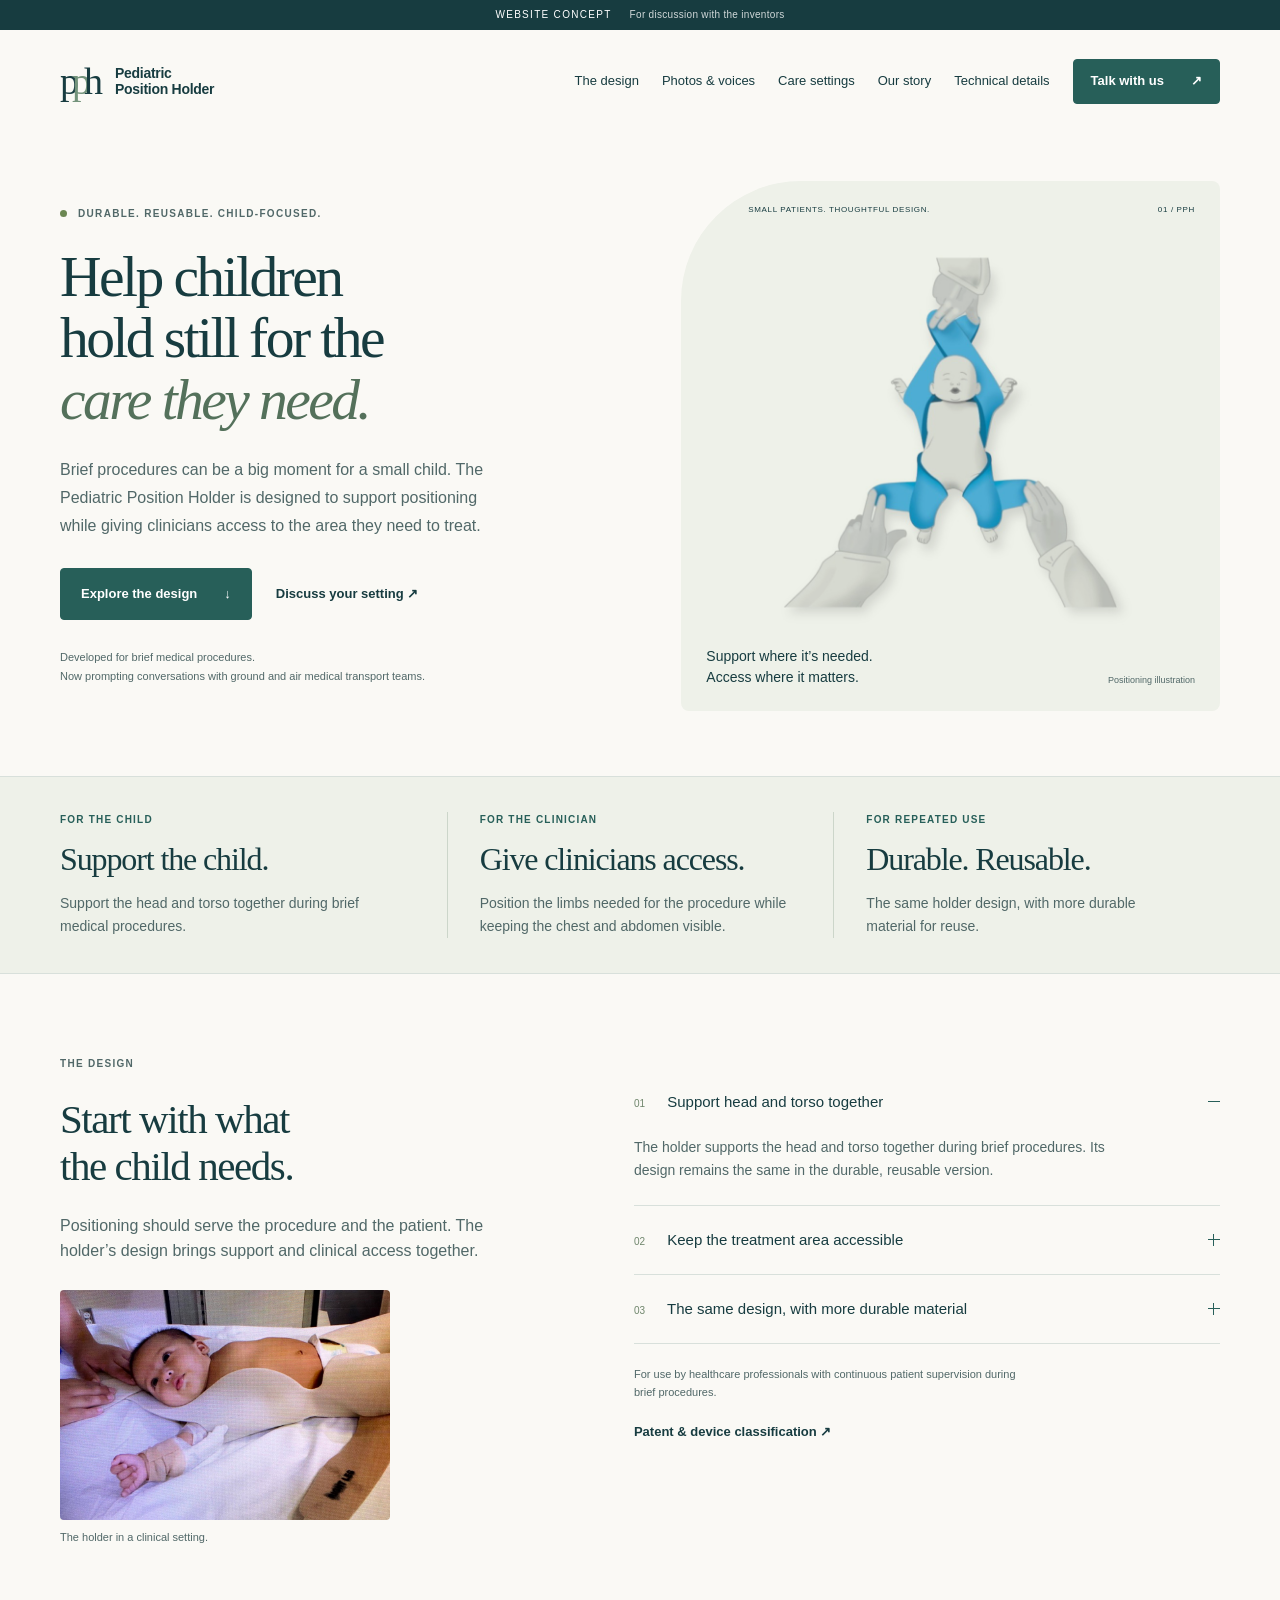
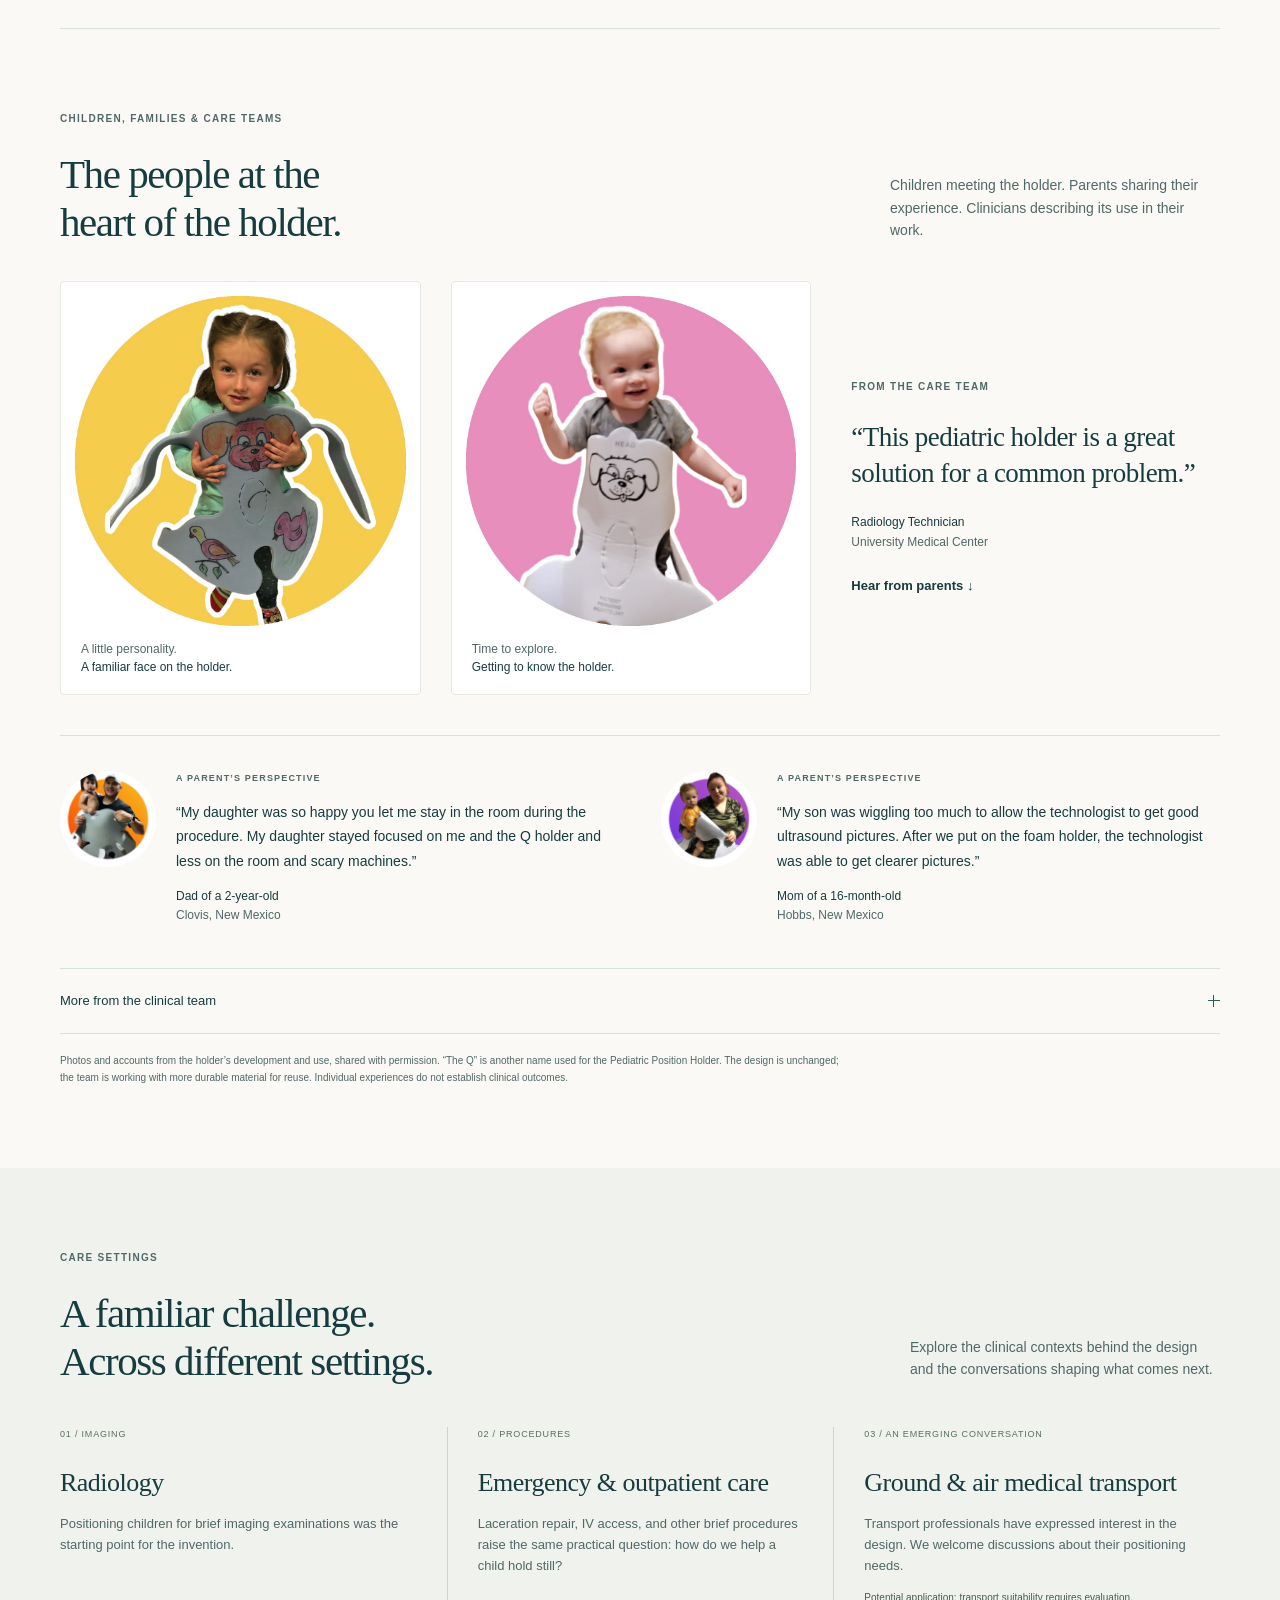
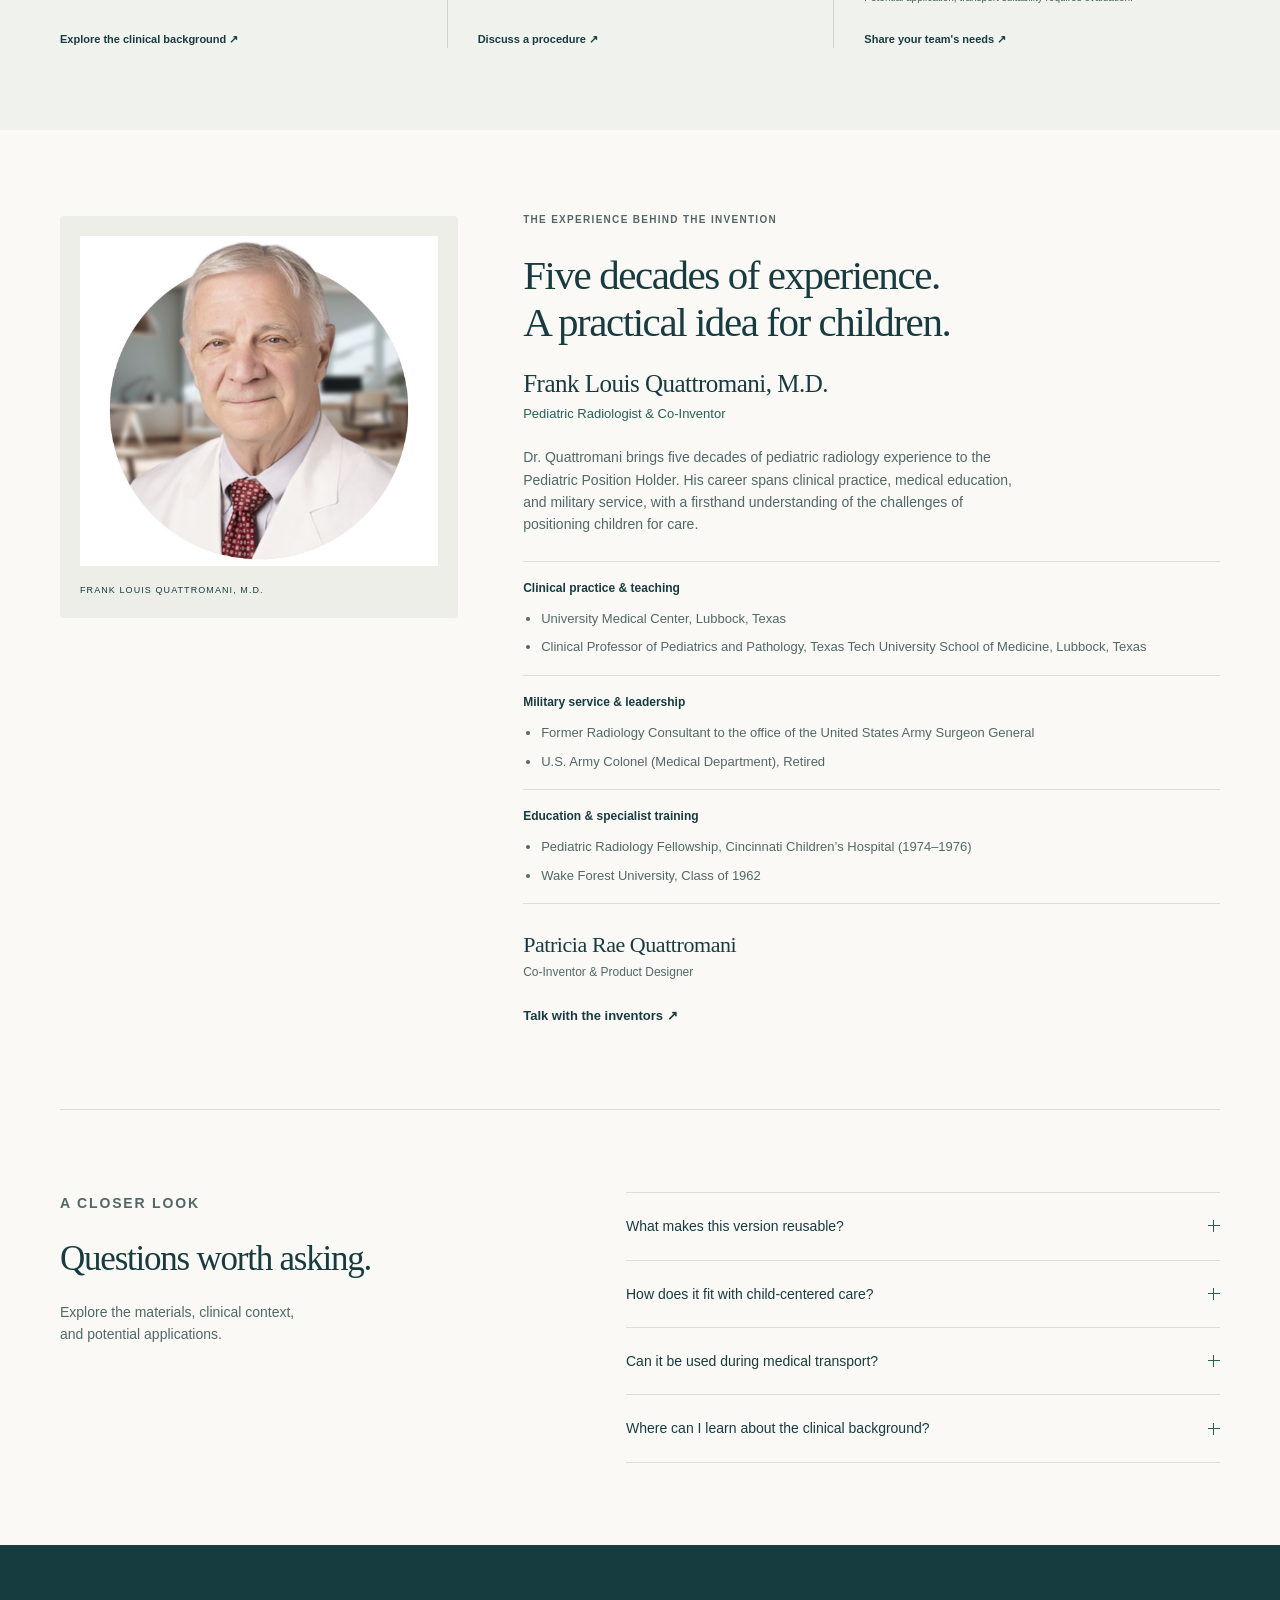
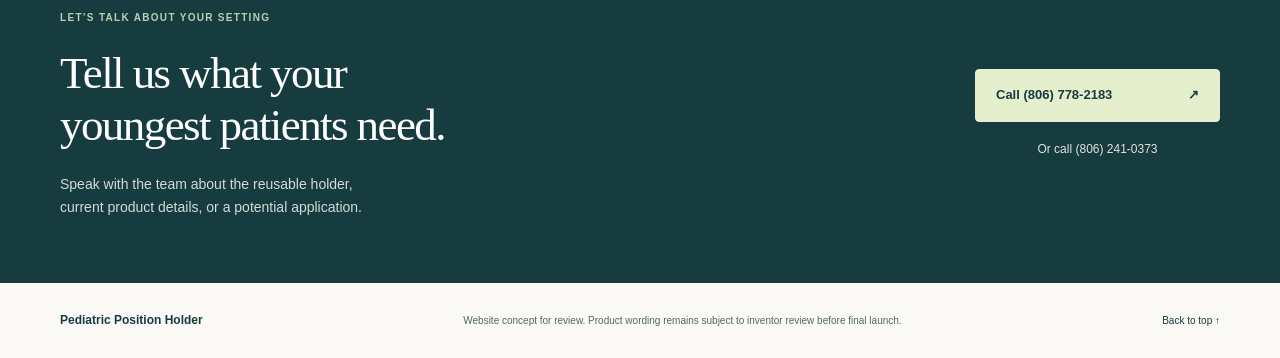
==== commit 8e4d5a92: "Give the three core benefits stronger visual emphasis" ====
--- a/index.html
+++ b/index.html
@@ -24,7 +24,13 @@
 <p class="hero-context">Developed for brief medical procedures.<br>Now prompting conversations with ground and air medical transport teams.</p></div>
 <figure class="hero-figure"><div class="figure-top"><span>SMALL PATIENTS. THOUGHTFUL DESIGN.</span><span aria-hidden="true">01 / PPH</span></div><img src="assets/positioning.jpeg" alt="Illustration showing a child positioned in the Pediatric Position Holder, with the chest and abdomen visible." width="800" height="800"><figcaption><span>Support where it’s needed.<br><strong>Access where it matters.</strong></span><span class="image-note">Positioning illustration</span></figcaption></figure>
 </section>
-<div class="principles"><div class="wrap principle-grid"><p><span>01</span> A focus on the child</p><p><span>02</span> Access for the clinician</p><p><span>03</span> Durable materials for reuse</p></div></div>
+<section id="benefits" class="principles" aria-label="Benefits of the Pediatric Position Holder">
+<div class="wrap principle-grid">
+<article><p class="benefit-label">FOR THE CHILD</p><h2>Support the child.</h2><p>Support the head and torso together during brief medical procedures.</p></article>
+<article><p class="benefit-label">FOR THE CLINICIAN</p><h2>Give clinicians access.</h2><p>Position the limbs needed for the procedure while keeping the chest and abdomen visible.</p></article>
+<article><p class="benefit-label">FOR REPEATED USE</p><h2>Durable. Reusable.</h2><p>The same holder design, with more durable material for reuse.</p></article>
+</div>
+</section>
 <section id="design" class="section wrap design-section">
 <div class="section-heading"><p class="eyebrow">THE DESIGN</p><h2>Start with what<br>the child needs.</h2><p>Positioning should serve the procedure and the patient. The holder’s design brings support and clinical access together.</p><figure class="clinical-photo"><img src="assets/clinical-positioning.jpg" alt="An infant positioned in the holder with the chest and abdomen visible and a clinician’s hands beside the head." width="1000" height="1000" loading="lazy"><figcaption>The holder in a clinical setting.</figcaption></figure></div>
 <div class="design-details">
--- a/styles.css
+++ b/styles.css
@@ -1,7 +1,7 @@
 :root{--ink:#173c40;--muted:#516868;--paper:#faf9f5;--line:#d8e0db;--mint:#eef1e9;--teal:#275f59;--white:#fff;--accent:#b7ce86;--sans:Arial,Helvetica,sans-serif;--serif:Georgia,'Times New Roman',serif}
-*{box-sizing:border-box}html{scroll-behavior:smooth;scroll-padding-top:24px}body{margin:0;background:var(--paper);color:var(--ink);font-family:var(--sans);font-size:16px;line-height:1.6}a{color:inherit}a,summary{-webkit-tap-highlight-color:transparent}a:focus-visible,summary:focus-visible{outline:3px solid #a44e1f;outline-offset:6px}img{max-width:100%;display:block}.wrap{width:min(1160px,calc(100% - 96px));margin-inline:auto}.concept-note{display:flex;justify-content:center;gap:18px;padding:7px 20px;background:var(--ink);color:#fff;font-size:10px;letter-spacing:.13em}.concept-note span{opacity:.8;letter-spacing:.03em}.skip{position:fixed;top:-100px;left:20px;z-index:20;background:#fff;padding:12px}.skip:focus{top:10px}.site-header{display:flex;align-items:center;justify-content:space-between;padding-block:29px}.brand{display:flex;gap:13px;align-items:center;text-decoration:none;font-size:14px;font-weight:700;line-height:1.15;letter-spacing:-.02em}.brand-mark{font-family:var(--serif);font-size:38px;letter-spacing:-7px;line-height:1;padding-right:6px;font-weight:400}.brand-mark span{color:#73937b}nav{display:flex;gap:23px;align-items:center}nav>a{text-decoration:none;font-size:13px}nav>a:hover,.text-link:hover{text-decoration:underline}.button{display:inline-flex;gap:27px;align-items:center;justify-content:space-between;background:var(--teal);color:#fff;border:1px solid var(--teal);padding:15px 20px;text-decoration:none;font-size:13px;font-weight:600;border-radius:4px}.button:hover{background:var(--ink)}.button.small{padding:11px 17px}.hero{display:grid;grid-template-columns:1.07fr 1fr;gap:45px;align-items:center;padding-block:48px 65px}.eyebrow{font-size:10px;font-weight:700;letter-spacing:.13em;margin:0 0 24px}.dot{display:inline-block;width:7px;height:7px;background:#6b8751;border-radius:50%;margin-right:7px}h1,h2,h3,p{margin-top:0}h1,h2,h3{font-weight:400}h1{font-family:var(--serif);font-size:clamp(42px,4.5vw,63px);line-height:1.07;letter-spacing:-.045em;margin-bottom:25px}h1 em{color:#54715b;font-weight:400}p{color:var(--muted)}.intro{font-size:16px;line-height:1.75;max-width:440px;margin-bottom:28px}.actions{display:flex;align-items:center;gap:24px}.text-link{font-size:13px;font-weight:600;text-decoration:none}.hero-context{font-size:11px;line-height:1.7;margin:28px 0 0;max-width:410px}.hero-figure{margin:0;padding:23px 25px;background:var(--mint);border-radius:120px 8px 8px 8px;overflow:hidden;min-height:530px;display:flex;flex-direction:column;justify-content:space-between}.figure-top{display:flex;justify-content:space-between;font-size:8px;letter-spacing:.08em;padding-left:42px;gap:16px}.hero-figure img{width:100%;height:385px;object-fit:contain;mix-blend-mode:multiply;margin-top:18px}.hero-figure figcaption{display:flex;justify-content:space-between;align-items:end;padding-top:16px;font-size:14px;line-height:1.5}.hero-figure strong{font-weight:500}.image-note{font-size:9px;max-width:110px;text-align:right;color:var(--muted)}.principles{border-block:1px solid var(--line)}.principle-grid{display:grid;grid-template-columns:repeat(3,1fr);gap:25px}.principle-grid p{padding-block:19px;margin:0;color:var(--ink);font-size:13px}.principle-grid span{font-family:var(--serif);color:#6f866c;margin-right:16px}.section{padding-block:82px}h2{font-family:var(--serif);font-size:41px;line-height:1.15;letter-spacing:-.035em;margin-bottom:22px}.design-section{display:grid;grid-template-columns:.95fr 1.2fr;gap:110px}.section-heading p:last-child{max-width:335px;font-size:14px}.design-details{padding-top:12px}details{border-bottom:1px solid var(--line)}summary{display:flex;align-items:center;justify-content:space-between;gap:22px;padding:22px 0;cursor:pointer;font-size:15px;list-style:none}summary::-webkit-details-marker{display:none}details p{font-size:14px;max-width:490px;margin-bottom:24px}details .number{font-size:10px;margin-right:18px;color:#6f866c}.toggle{height:12px;width:12px;position:relative;flex-shrink:0}.toggle:before,.toggle:after{content:'';background:var(--teal);position:absolute}.toggle:before{height:1px;width:12px;top:5px}.toggle:after{width:1px;height:12px;left:5px}details[open] .toggle:after{display:none}.clinical-note{font-size:11px;margin-top:22px;max-width:390px}.settings{background:#f0f2ed}.settings-heading{display:flex;justify-content:space-between;gap:50px;align-items:end;margin-bottom:42px}.settings-heading h2{margin-bottom:0}.settings-heading>p{font-size:14px;max-width:310px;margin-bottom:4px}.settings-grid{display:grid;grid-template-columns:repeat(3,1fr);gap:0}.settings-grid article{padding:0 30px;border-left:1px solid #cbd6cb;display:flex;flex-direction:column}.settings-grid article:first-child{padding-left:0;border-left:0}.settings-grid article:last-child{padding-right:0}.setting-index{font-size:9px;letter-spacing:.09em;margin-bottom:26px;color:#55705d}h3{font-family:var(--serif);font-size:26px;line-height:1.2;letter-spacing:-.02em;margin-bottom:16px}.settings-grid p{font-size:13px}.settings-grid a{font-size:11px;text-decoration:none;font-weight:600;margin-top:auto;padding-top:15px}.settings-grid a:hover{text-decoration:underline}.settings-grid p.transport-note{font-size:10px;color:#455d4e}.story{display:grid;grid-template-columns:1fr 1.3fr;gap:90px;align-items:center}.portrait{background:#eceee7;padding:20px;border-radius:4px}.portrait img{width:100%;height:330px;object-fit:cover;object-position:center 20%;filter:saturate(.6)}.portrait span{display:block;font-size:9px;letter-spacing:.12em;padding-top:17px}.story p{font-size:14px;max-width:490px}.story p.story-lead{font-size:18px;color:var(--ink)}.story .eyebrow{font-size:10px}.story .text-link{display:inline-block;margin-top:8px}.questions{display:grid;grid-template-columns:.9fr 1.1fr;gap:80px;border-top:1px solid var(--line)}.questions h2{font-size:35px}.questions>div>p{font-size:14px}.questions summary{font-size:14px}.questions details:first-child{border-top:1px solid var(--line)}.contact{background:var(--ink);color:#fff;padding-block:65px}.contact-inner{display:flex;align-items:center;justify-content:space-between;gap:50px}.contact .eyebrow{color:#b9cfb2}.contact h2{font-size:45px}.contact p{color:#d1dcd6;font-size:14px;margin-bottom:0}.contact .eyebrow{margin-bottom:22px;font-size:10px}.contact-actions{display:flex;flex-direction:column;align-items:center;gap:18px}.button.light{background:#e5efce;border-color:#e5efce;color:var(--ink);min-width:245px}.button.light:hover{background:#fff}.alternate-phone{color:#dce5df;font-size:12px;text-decoration:none}footer{display:flex;align-items:center;justify-content:space-between;gap:30px;padding-block:28px;font-size:10px}footer>span{font-weight:600;font-size:12px}footer p{max-width:480px;margin:0}footer a{white-space:nowrap;text-decoration:none}
+*{box-sizing:border-box}html{scroll-behavior:smooth;scroll-padding-top:24px}body{margin:0;background:var(--paper);color:var(--ink);font-family:var(--sans);font-size:16px;line-height:1.6}a{color:inherit}a,summary{-webkit-tap-highlight-color:transparent}a:focus-visible,summary:focus-visible{outline:3px solid #a44e1f;outline-offset:6px}img{max-width:100%;display:block}.wrap{width:min(1160px,calc(100% - 96px));margin-inline:auto}.concept-note{display:flex;justify-content:center;gap:18px;padding:7px 20px;background:var(--ink);color:#fff;font-size:10px;letter-spacing:.13em}.concept-note span{opacity:.8;letter-spacing:.03em}.skip{position:fixed;top:-100px;left:20px;z-index:20;background:#fff;padding:12px}.skip:focus{top:10px}.site-header{display:flex;align-items:center;justify-content:space-between;padding-block:29px}.brand{display:flex;gap:13px;align-items:center;text-decoration:none;font-size:14px;font-weight:700;line-height:1.15;letter-spacing:-.02em}.brand-mark{font-family:var(--serif);font-size:38px;letter-spacing:-7px;line-height:1;padding-right:6px;font-weight:400}.brand-mark span{color:#73937b}nav{display:flex;gap:23px;align-items:center}nav>a{text-decoration:none;font-size:13px}nav>a:hover,.text-link:hover{text-decoration:underline}.button{display:inline-flex;gap:27px;align-items:center;justify-content:space-between;background:var(--teal);color:#fff;border:1px solid var(--teal);padding:15px 20px;text-decoration:none;font-size:13px;font-weight:600;border-radius:4px}.button:hover{background:var(--ink)}.button.small{padding:11px 17px}.hero{display:grid;grid-template-columns:1.07fr 1fr;gap:45px;align-items:center;padding-block:48px 65px}.eyebrow{font-size:10px;font-weight:700;letter-spacing:.13em;margin:0 0 24px}.dot{display:inline-block;width:7px;height:7px;background:#6b8751;border-radius:50%;margin-right:7px}h1,h2,h3,p{margin-top:0}h1,h2,h3{font-weight:400}h1{font-family:var(--serif);font-size:clamp(42px,4.5vw,63px);line-height:1.07;letter-spacing:-.045em;margin-bottom:25px}h1 em{color:#54715b;font-weight:400}p{color:var(--muted)}.intro{font-size:16px;line-height:1.75;max-width:440px;margin-bottom:28px}.actions{display:flex;align-items:center;gap:24px}.text-link{font-size:13px;font-weight:600;text-decoration:none}.hero-context{font-size:11px;line-height:1.7;margin:28px 0 0;max-width:410px}.hero-figure{margin:0;padding:23px 25px;background:var(--mint);border-radius:120px 8px 8px 8px;overflow:hidden;min-height:530px;display:flex;flex-direction:column;justify-content:space-between}.figure-top{display:flex;justify-content:space-between;font-size:8px;letter-spacing:.08em;padding-left:42px;gap:16px}.hero-figure img{width:100%;height:385px;object-fit:contain;mix-blend-mode:multiply;margin-top:18px}.hero-figure figcaption{display:flex;justify-content:space-between;align-items:end;padding-top:16px;font-size:14px;line-height:1.5}.hero-figure strong{font-weight:500}.image-note{font-size:9px;max-width:110px;text-align:right;color:var(--muted)}.principles{border-block:1px solid var(--line);background:var(--mint)}.principle-grid{display:grid;grid-template-columns:repeat(3,minmax(0,1fr));gap:0;padding-block:35px}.principle-grid article{padding-inline:32px;border-left:1px solid #ccd6ca}.principle-grid article:first-child{padding-left:0;border-left:0}.principle-grid article:last-child{padding-right:0}.principle-grid .benefit-label{font-size:10px;letter-spacing:.12em;font-weight:700;color:var(--teal);margin:0 0 14px}.principle-grid h2{font-family:var(--serif);font-size:32px;line-height:1.12;letter-spacing:-.035em;margin:0 0 14px}.principle-grid p{font-size:14px;line-height:1.65;margin:0;max-width:310px}.section{padding-block:82px}h2{font-family:var(--serif);font-size:41px;line-height:1.15;letter-spacing:-.035em;margin-bottom:22px}.design-section{display:grid;grid-template-columns:.95fr 1.2fr;gap:110px}.section-heading p:last-child{max-width:335px;font-size:14px}.design-details{padding-top:12px}details{border-bottom:1px solid var(--line)}summary{display:flex;align-items:center;justify-content:space-between;gap:22px;padding:22px 0;cursor:pointer;font-size:15px;list-style:none}summary::-webkit-details-marker{display:none}details p{font-size:14px;max-width:490px;margin-bottom:24px}details .number{font-size:10px;margin-right:18px;color:#6f866c}.toggle{height:12px;width:12px;position:relative;flex-shrink:0}.toggle:before,.toggle:after{content:'';background:var(--teal);position:absolute}.toggle:before{height:1px;width:12px;top:5px}.toggle:after{width:1px;height:12px;left:5px}details[open] .toggle:after{display:none}.clinical-note{font-size:11px;margin-top:22px;max-width:390px}.settings{background:#f0f2ed}.settings-heading{display:flex;justify-content:space-between;gap:50px;align-items:end;margin-bottom:42px}.settings-heading h2{margin-bottom:0}.settings-heading>p{font-size:14px;max-width:310px;margin-bottom:4px}.settings-grid{display:grid;grid-template-columns:repeat(3,1fr);gap:0}.settings-grid article{padding:0 30px;border-left:1px solid #cbd6cb;display:flex;flex-direction:column}.settings-grid article:first-child{padding-left:0;border-left:0}.settings-grid article:last-child{padding-right:0}.setting-index{font-size:9px;letter-spacing:.09em;margin-bottom:26px;color:#55705d}h3{font-family:var(--serif);font-size:26px;line-height:1.2;letter-spacing:-.02em;margin-bottom:16px}.settings-grid p{font-size:13px}.settings-grid a{font-size:11px;text-decoration:none;font-weight:600;margin-top:auto;padding-top:15px}.settings-grid a:hover{text-decoration:underline}.settings-grid p.transport-note{font-size:10px;color:#455d4e}.story{display:grid;grid-template-columns:1fr 1.3fr;gap:90px;align-items:center}.portrait{background:#eceee7;padding:20px;border-radius:4px}.portrait img{width:100%;height:330px;object-fit:cover;object-position:center 20%;filter:saturate(.6)}.portrait span{display:block;font-size:9px;letter-spacing:.12em;padding-top:17px}.story p{font-size:14px;max-width:490px}.story p.story-lead{font-size:18px;color:var(--ink)}.story .eyebrow{font-size:10px}.story .text-link{display:inline-block;margin-top:8px}.questions{display:grid;grid-template-columns:.9fr 1.1fr;gap:80px;border-top:1px solid var(--line)}.questions h2{font-size:35px}.questions>div>p{font-size:14px}.questions summary{font-size:14px}.questions details:first-child{border-top:1px solid var(--line)}.contact{background:var(--ink);color:#fff;padding-block:65px}.contact-inner{display:flex;align-items:center;justify-content:space-between;gap:50px}.contact .eyebrow{color:#b9cfb2}.contact h2{font-size:45px}.contact p{color:#d1dcd6;font-size:14px;margin-bottom:0}.contact .eyebrow{margin-bottom:22px;font-size:10px}.contact-actions{display:flex;flex-direction:column;align-items:center;gap:18px}.button.light{background:#e5efce;border-color:#e5efce;color:var(--ink);min-width:245px}.button.light:hover{background:#fff}.alternate-phone{color:#dce5df;font-size:12px;text-decoration:none}footer{display:flex;align-items:center;justify-content:space-between;gap:30px;padding-block:28px;font-size:10px}footer>span{font-weight:600;font-size:12px}footer p{max-width:480px;margin:0}footer a{white-space:nowrap;text-decoration:none}
 @media(min-width:1450px){.hero{padding-block:65px 80px}}@media(max-width:1000px){.wrap{width:calc(100% - 56px)}.hero{gap:25px}h1{font-size:49px}.hero-figure{min-height:490px;padding:23px 18px}.figure-top{padding-left:35px}.hero-figure img{height:330px}.actions{gap:15px;flex-wrap:wrap}.design-section{gap:50px}.story{gap:45px}nav{gap:20px}}
-@media(max-width:700px){.wrap{width:calc(100% - 40px)}.site-header{padding-block:22px;gap:20px}nav{gap:0}.site-header nav>a:not(.button){display:none}.brand{font-size:12px}.brand-mark{font-size:32px}.button.small{font-size:11px;padding:10px 12px}.hero{grid-template-columns:1fr;padding-block:25px 35px;gap:32px}h1{font-size:clamp(40px,9.8vw,60px)}.intro{font-size:15px;max-width:100%}.hero-context{font-size:11px}.eyebrow{font-size:9px}.hero-figure{min-height:440px;border-top-left-radius:90px}.hero-figure img{height:320px}.figure-top{font-size:7px}.principle-grid{grid-template-columns:1fr;gap:0}.principle-grid p{padding-block:13px;border-bottom:1px solid var(--line)}.principle-grid p:last-child{border:0}.section{padding-block:48px}h2{font-size:35px}.design-section,.story,.questions{grid-template-columns:1fr;gap:22px}.section-heading p:last-child{max-width:none}.settings-heading{display:block;margin-bottom:30px}.settings-heading>p{margin-top:22px;max-width:100%}.settings-grid{grid-template-columns:1fr;gap:26px}.settings-grid article,.settings-grid article:first-child,.settings-grid article:last-child{padding:0 0 26px;border:0;border-bottom:1px solid #cbd6cb}.settings-grid article:last-child{padding-bottom:0;border-bottom:0}.setting-index{margin-bottom:12px}.settings-grid a{margin-top:0}.portrait{max-width:400px}.portrait img{height:300px}.story{gap:32px}.contact-inner{display:block}.contact h2{font-size:38px}.contact-actions{align-items:start;margin-top:28px}.contact{padding-block:45px}footer{flex-wrap:wrap;gap:18px}footer p{order:3;flex-basis:100%}footer a{margin-left:auto}summary{font-size:14px}details .number{margin-right:10px}}
+@media(max-width:700px){.wrap{width:calc(100% - 40px)}.site-header{padding-block:22px;gap:20px}nav{gap:0}.site-header nav>a:not(.button){display:none}.brand{font-size:12px}.brand-mark{font-size:32px}.button.small{font-size:11px;padding:10px 12px}.hero{grid-template-columns:1fr;padding-block:25px 35px;gap:32px}h1{font-size:clamp(40px,9.8vw,60px)}.intro{font-size:15px;max-width:100%}.hero-context{font-size:11px}.eyebrow{font-size:9px}.hero-figure{min-height:440px;border-top-left-radius:90px}.hero-figure img{height:320px}.figure-top{font-size:7px}.principle-grid{grid-template-columns:1fr;padding-block:8px}.principle-grid article,.principle-grid article:first-child,.principle-grid article:last-child{padding:24px 0;border-left:0;border-bottom:1px solid #ccd6ca}.principle-grid article:last-child{border-bottom:0}.principle-grid h2{font-size:31px}.principle-grid p{max-width:100%}.section{padding-block:48px}h2{font-size:35px}.design-section,.story,.questions{grid-template-columns:1fr;gap:22px}.section-heading p:last-child{max-width:none}.settings-heading{display:block;margin-bottom:30px}.settings-heading>p{margin-top:22px;max-width:100%}.settings-grid{grid-template-columns:1fr;gap:26px}.settings-grid article,.settings-grid article:first-child,.settings-grid article:last-child{padding:0 0 26px;border:0;border-bottom:1px solid #cbd6cb}.settings-grid article:last-child{padding-bottom:0;border-bottom:0}.setting-index{margin-bottom:12px}.settings-grid a{margin-top:0}.portrait{max-width:400px}.portrait img{height:300px}.story{gap:32px}.contact-inner{display:block}.contact h2{font-size:38px}.contact-actions{align-items:start;margin-top:28px}.contact{padding-block:45px}footer{flex-wrap:wrap;gap:18px}footer p{order:3;flex-basis:100%}footer a{margin-left:auto}summary{font-size:14px}details .number{margin-right:10px}}
 @media(prefers-reduced-motion:reduce){html{scroll-behavior:auto}}
 
 /* Photography stays in its original color, with quiet white space around it. */
